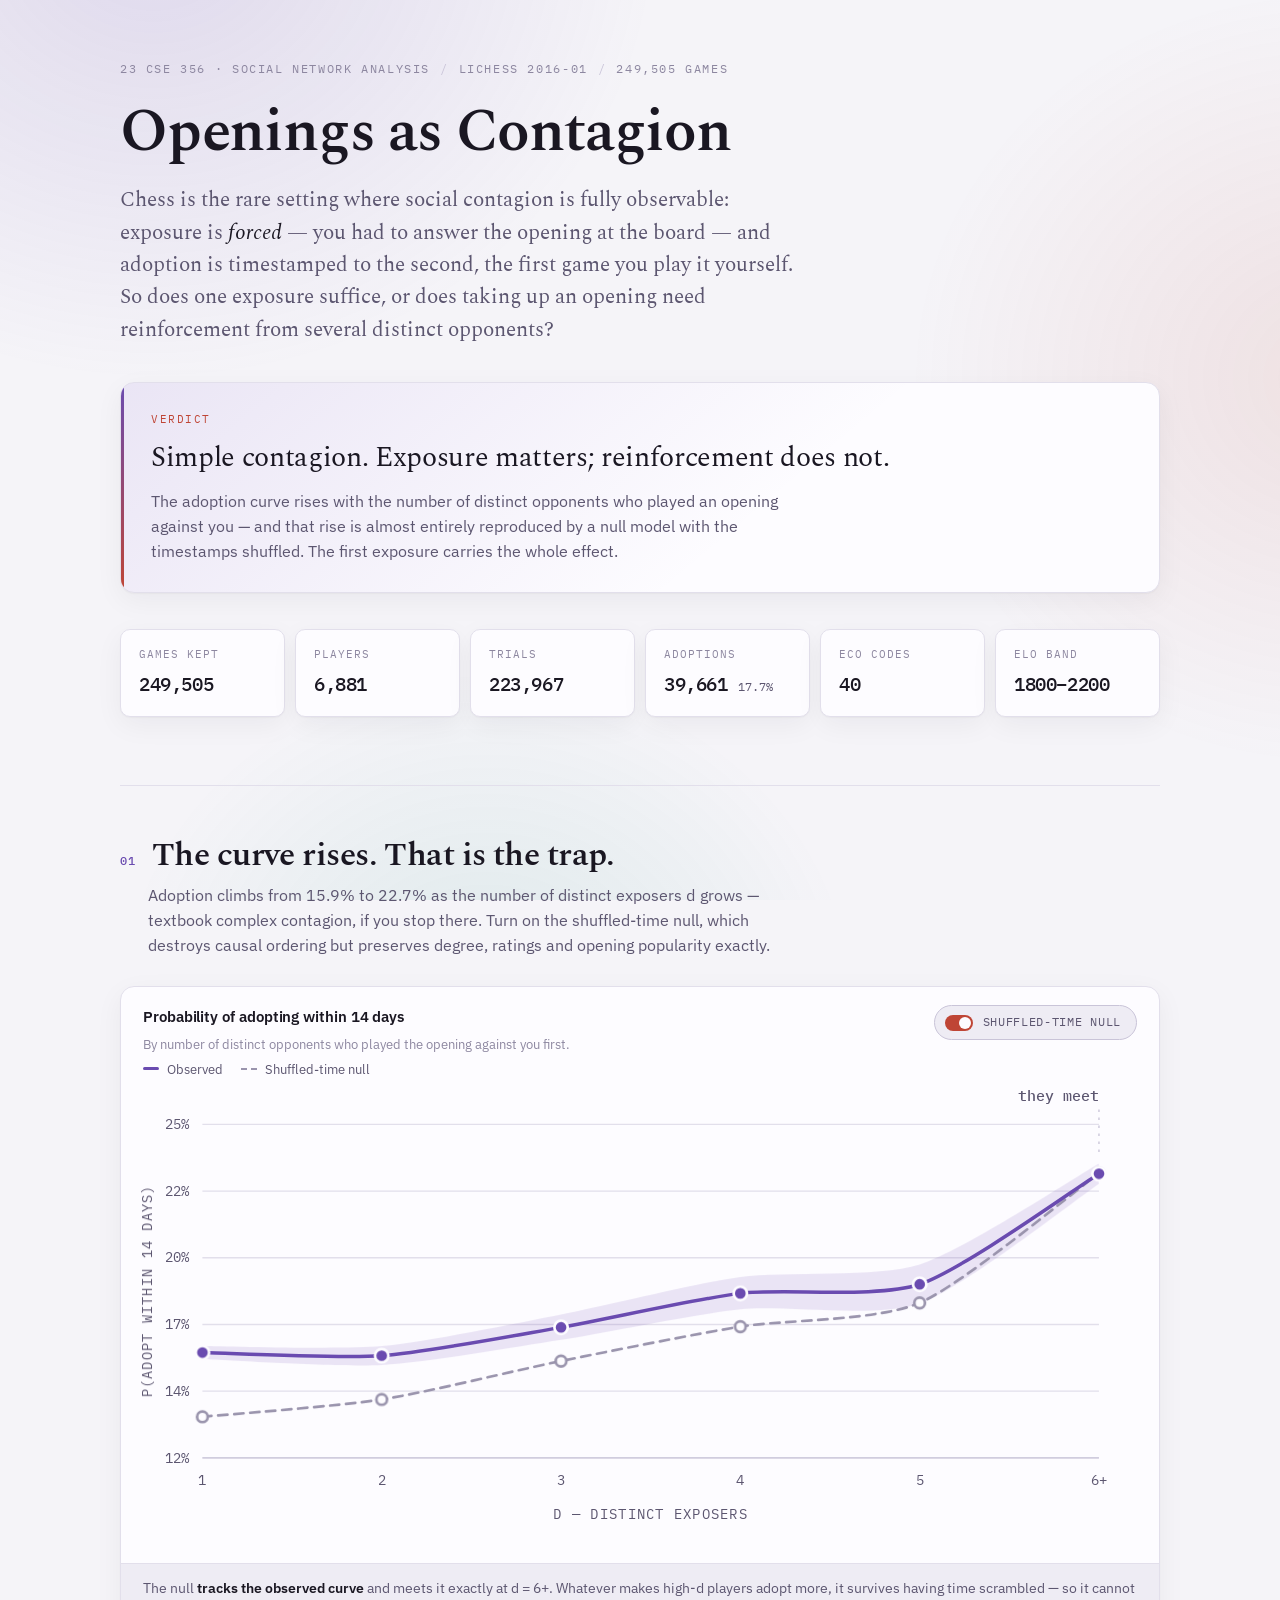
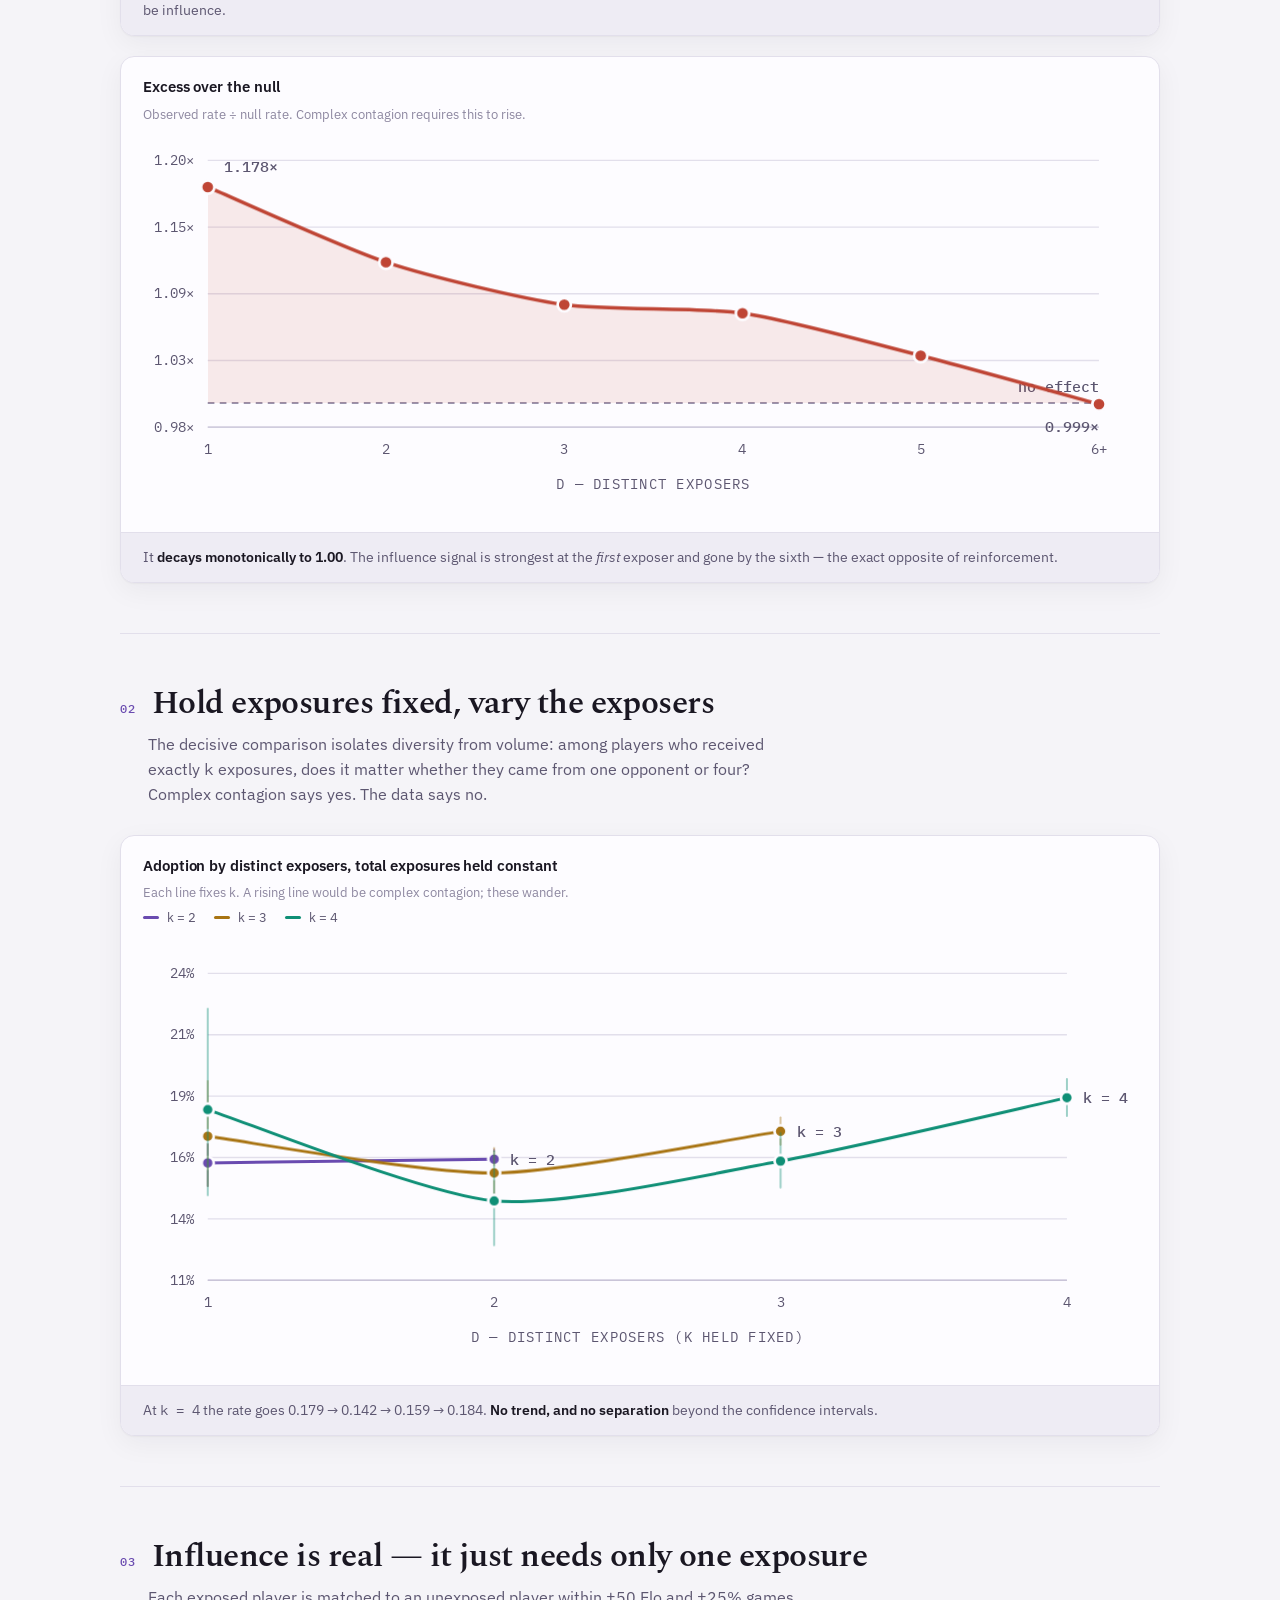
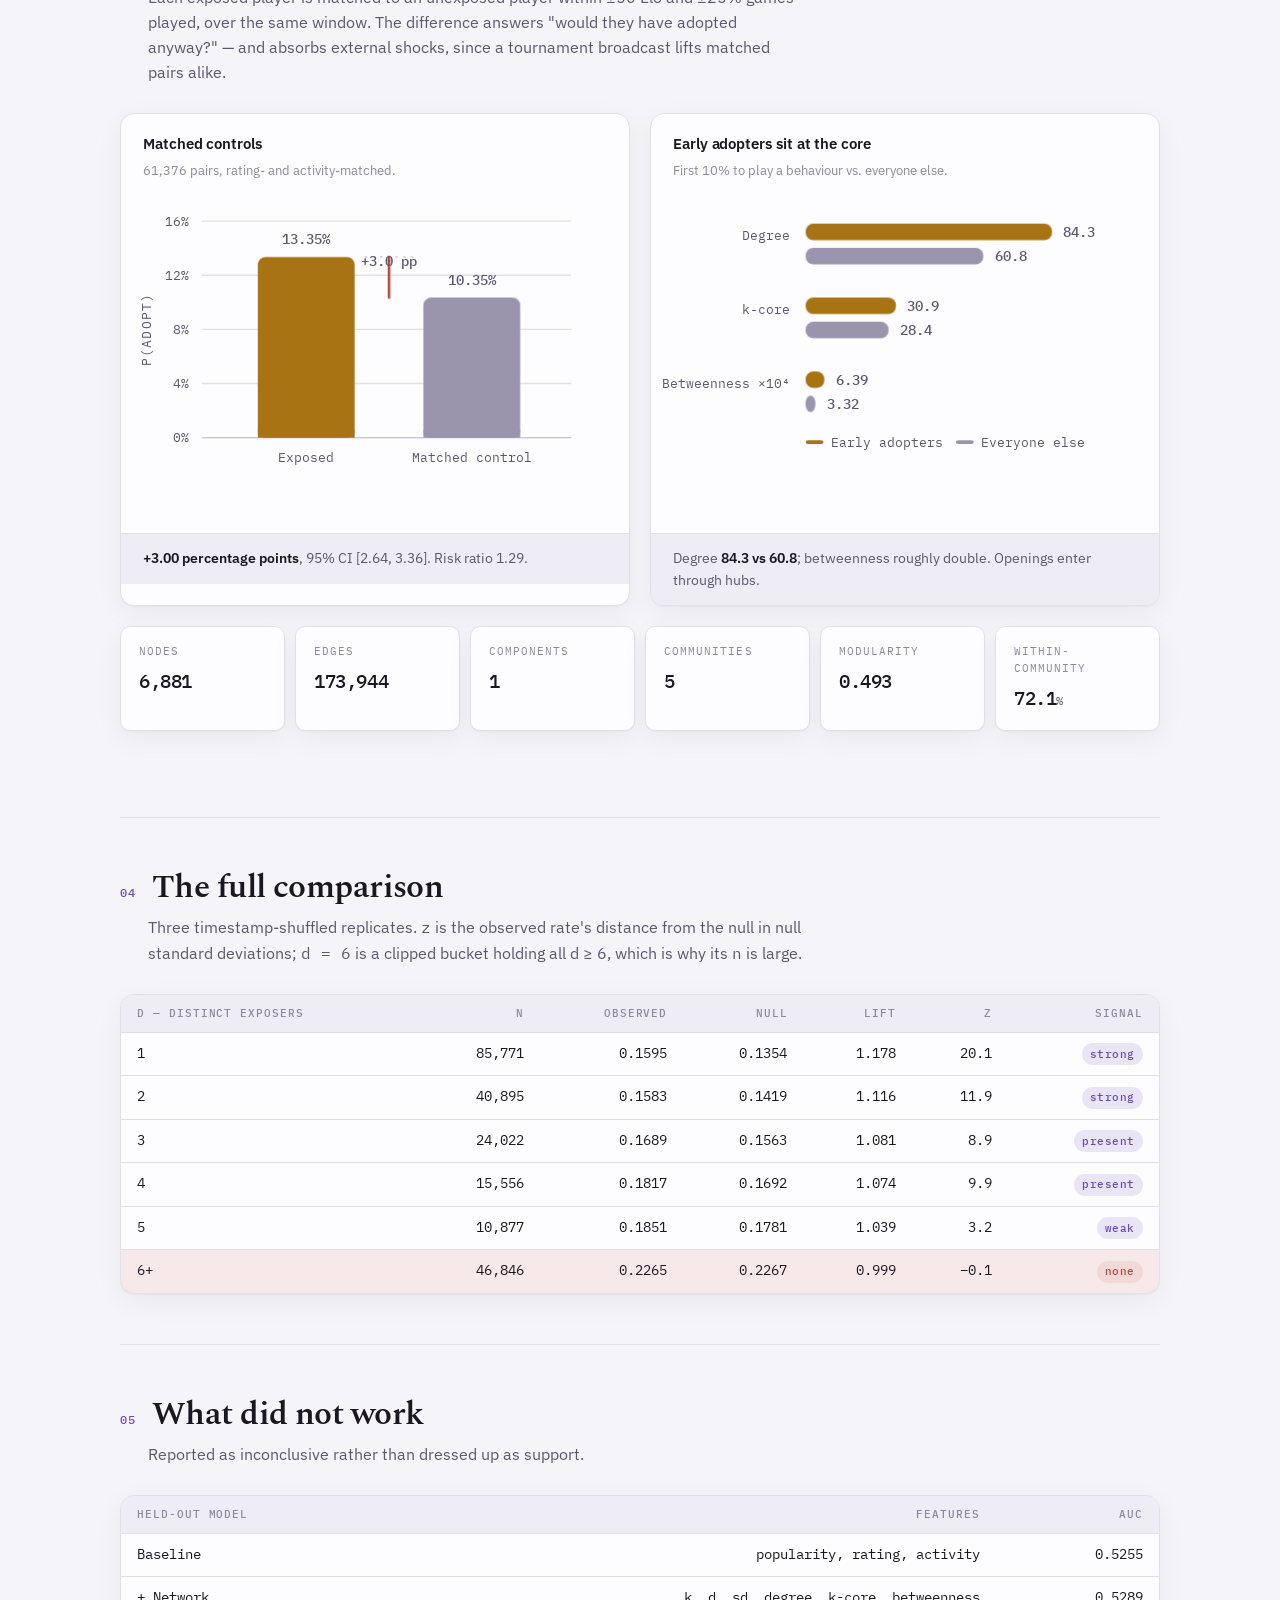
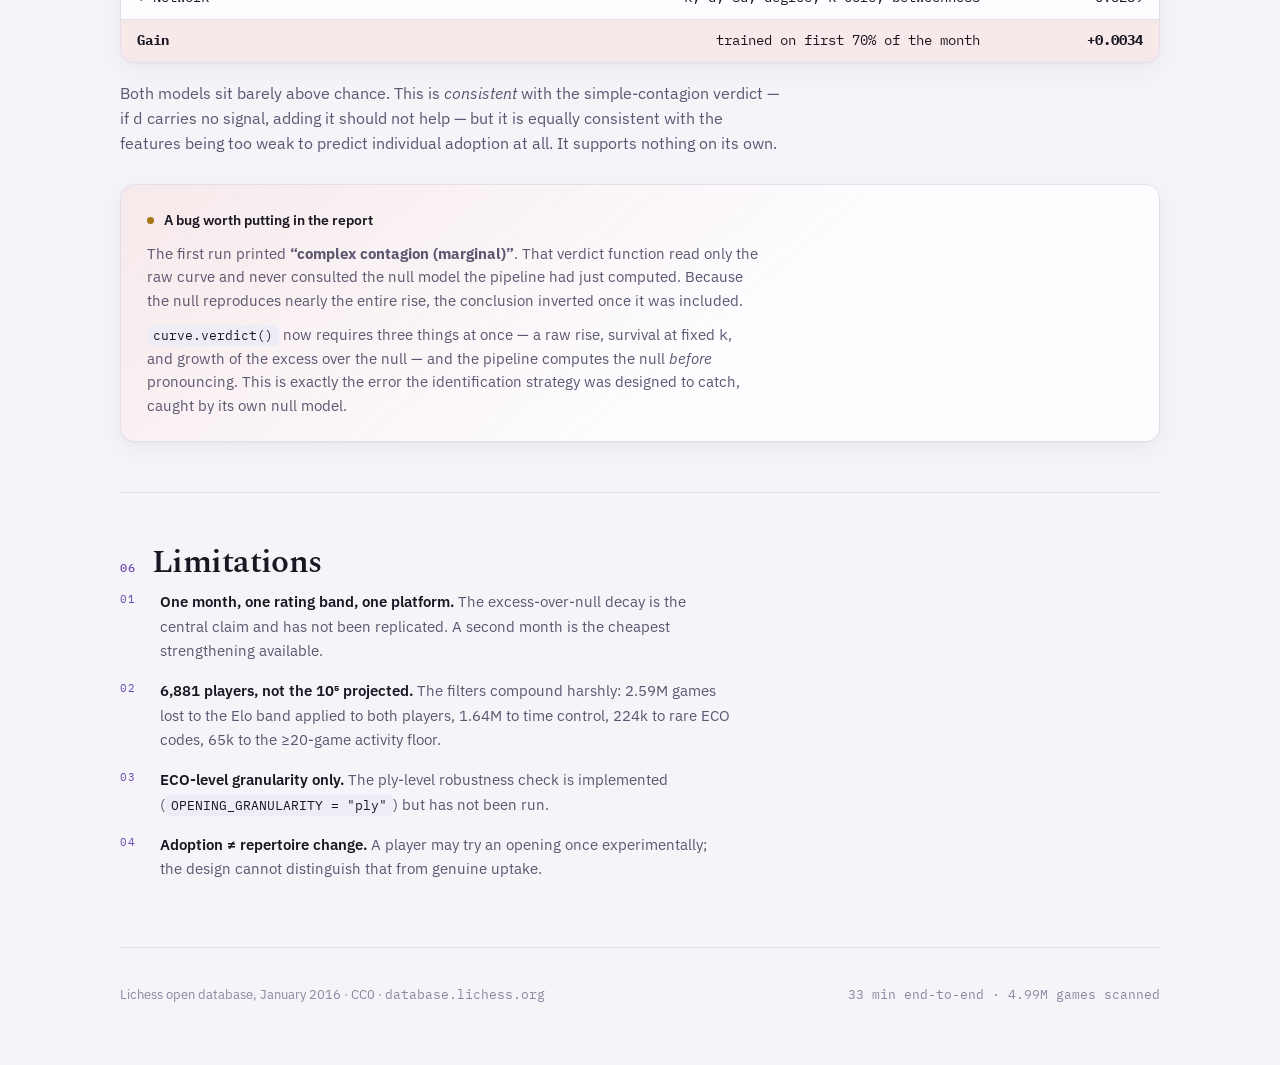
==== site/index.html @ f25ab5fd "Chess opening contagion: pipeline, live console and findings Tests whether chess openings spread by " ====
<!doctype html>
<html lang="en">
<head>
<meta charset="utf-8">
<meta name="viewport" content="width=device-width, initial-scale=1, viewport-fit=cover">
<style>
  :root{
    color-scheme: light dark;
    padding-top: env(safe-area-inset-top, 0px);
    padding-bottom: env(safe-area-inset-bottom, 0px);
  }
  body{ margin:0; font:14px/1.5 system-ui, -apple-system, sans-serif; background:#fafaf9; }
  img{ max-width:100%; }
  [hidden]{ display:none !important; }
</style>
<title>Openings as Contagion</title>
<link rel="preconnect" href="https://fonts.googleapis.com">
<link rel="preconnect" href="https://fonts.gstatic.com" crossorigin>
<link rel="stylesheet" href="https://fonts.googleapis.com/css2?family=Spectral:ital,wght@0,400;0,600;1,400&family=IBM+Plex+Sans:wght@400;500;600&family=IBM+Plex+Mono:wght@400;500&display=swap">

<style>
:root{
  /* neutrals carry a faint indigo bias toward the accent */
  --ground:#f5f4f8;
  --surface:#fdfcff;
  --surface-2:#eeecf4;
  --ink:#1a1722;
  --ink-2:#5c5670;
  --muted:#8d87a0;
  --rule:#e2dfeb;
  --rule-strong:#c9c4d8;

  /* abstract categorical set — indigo · ochre · jade · vermilion */
  --s-indigo:#6a4bb0;
  --s-ochre:#a87413;
  --s-jade:#0f8f76;
  --s-vermilion:#bf4535;
  --s-null:#9a94ad;

  --wash-indigo:rgba(106,75,176,.13);
  --wash-vermilion:rgba(191,69,53,.10);
  --glow-a:rgba(106,75,176,.16);
  --glow-b:rgba(191,69,53,.11);
  --glow-c:rgba(15,143,118,.10);

  --shadow:0 1px 2px rgba(26,23,34,.04), 0 8px 28px rgba(26,23,34,.05);
  --shadow-lift:0 2px 6px rgba(26,23,34,.06), 0 18px 48px rgba(26,23,34,.09);

  --display:'Spectral',Georgia,'Times New Roman',serif;
  --body:'IBM Plex Sans',-apple-system,BlinkMacSystemFont,'Segoe UI',sans-serif;
  --mono:'IBM Plex Mono',ui-monospace,'SF Mono',Menlo,Consolas,monospace;

  --r:14px;
  --maxw:1080px;
  --ease:cubic-bezier(.22,.68,.32,1);
}
@media (prefers-color-scheme:dark){
  :root:not([data-theme="light"]){
    --ground:#131119;
    --surface:#1c1926;
    --surface-2:#241f31;
    --ink:#eeebf5;
    --ink-2:#aca5c0;
    --muted:#7d768f;
    --rule:#2d2740;
    --rule-strong:#413a56;

    --s-indigo:#8f72d6;
    --s-ochre:#b1862f;
    --s-jade:#2aa88f;
    --s-vermilion:#d65f54;
    --s-null:#7a7391;

    --wash-indigo:rgba(143,114,214,.18);
    --wash-vermilion:rgba(214,95,84,.14);
    --glow-a:rgba(143,114,214,.17);
    --glow-b:rgba(214,95,84,.12);
    --glow-c:rgba(42,168,143,.11);

    --shadow:0 1px 2px rgba(0,0,0,.3), 0 8px 28px rgba(0,0,0,.28);
    --shadow-lift:0 2px 6px rgba(0,0,0,.34), 0 18px 48px rgba(0,0,0,.4);
  }
}
:root[data-theme="dark"]{
  --ground:#131119;
  --surface:#1c1926;
  --surface-2:#241f31;
  --ink:#eeebf5;
  --ink-2:#aca5c0;
  --muted:#7d768f;
  --rule:#2d2740;
  --rule-strong:#413a56;

  --s-indigo:#8f72d6;
  --s-ochre:#b1862f;
  --s-jade:#2aa88f;
  --s-vermilion:#d65f54;
  --s-null:#7a7391;

  --wash-indigo:rgba(143,114,214,.18);
  --wash-vermilion:rgba(214,95,84,.14);
  --glow-a:rgba(143,114,214,.17);
  --glow-b:rgba(214,95,84,.12);
  --glow-c:rgba(42,168,143,.11);

  --shadow:0 1px 2px rgba(0,0,0,.3), 0 8px 28px rgba(0,0,0,.28);
  --shadow-lift:0 2px 6px rgba(0,0,0,.34), 0 18px 48px rgba(0,0,0,.4);
}

*{box-sizing:border-box}
body{
  background:var(--ground);
  color:var(--ink);
  font-family:var(--body);
  font-size:16px;
  line-height:1.62;
  -webkit-font-smoothing:antialiased;
  position:relative;
}
/* Soft abstract colour field. Painted as radial gradients rather than blurred
   boxes: a filter:blur() on three viewport-sized layers costs the compositor a
   full-screen convolution every frame and can stall painting outright. */
.field{
  position:fixed;inset:0;z-index:-1;pointer-events:none;
  background:
    radial-gradient(58vw 52vw at 12% -8%,  var(--glow-a), transparent 68%),
    radial-gradient(50vw 46vw at 104% 42%, var(--glow-b), transparent 66%),
    radial-gradient(44vw 40vw at 38% 112%, var(--glow-c), transparent 66%);
}

.wrap{max-width:var(--maxw);margin:0 auto;padding-inline:20px;padding-block:0}

/* ---------- masthead ---------- */
.masthead{padding-block:60px 32px}
.eyebrow{
  font-family:var(--mono);font-size:11.5px;letter-spacing:.14em;
  text-transform:uppercase;color:var(--muted);margin:0 0 22px;
  display:flex;gap:10px;flex-wrap:wrap;align-items:center;
}
.eyebrow span.sep{color:var(--rule-strong)}
h1{
  font-family:var(--display);font-weight:600;font-size:clamp(36px,5.8vw,60px);
  line-height:1.06;letter-spacing:-.02em;margin:0 0 20px;text-wrap:balance;
}
.standfirst{
  font-family:var(--display);font-size:clamp(17px,2.1vw,20.5px);line-height:1.58;
  color:var(--ink-2);max-width:62ch;margin:0;
}
.standfirst em{color:var(--ink);font-style:italic}

/* ---------- verdict ---------- */
.verdict{
  margin-block:36px 0;padding:28px 30px;border-radius:var(--r);
  background:linear-gradient(140deg,var(--wash-indigo),transparent 62%),var(--surface);
  border:1px solid var(--rule);box-shadow:var(--shadow);position:relative;overflow:hidden;
}
.verdict::before{
  content:"";position:absolute;left:0;top:0;bottom:0;width:3px;
  background:linear-gradient(180deg,var(--s-indigo),var(--s-vermilion));
}
.verdict-label{
  font-family:var(--mono);font-size:11px;letter-spacing:.14em;text-transform:uppercase;
  color:var(--s-vermilion);margin:0 0 11px;
}
.verdict-claim{
  font-family:var(--display);font-size:clamp(22px,3.1vw,28px);line-height:1.28;
  margin:0 0 13px;letter-spacing:-.012em;text-wrap:balance;
}
.verdict-body{margin:0;color:var(--ink-2);max-width:66ch;font-size:15.5px}

/* ---------- stat strip ---------- */
.strip{
  display:grid;grid-template-columns:repeat(auto-fit,minmax(130px,1fr));
  gap:10px;margin-block:36px;
}
.stat{
  background:var(--surface);padding:16px 18px;border:1px solid var(--rule);
  border-radius:calc(var(--r) - 4px);box-shadow:var(--shadow);
  transition:transform .3s var(--ease),box-shadow .3s var(--ease);
}
.stat:hover{transform:translateY(-2px);box-shadow:var(--shadow-lift)}
.stat dt{
  font-family:var(--mono);font-size:10.5px;letter-spacing:.1em;text-transform:uppercase;
  color:var(--muted);margin:0 0 6px;
}
.stat dd{
  margin:0;font-family:var(--mono);font-size:19px;font-weight:500;
  font-variant-numeric:tabular-nums;letter-spacing:-.02em;
}
.stat dd small{font-size:12px;color:var(--ink-2);font-weight:400;letter-spacing:0}

/* ---------- sections ---------- */
section{padding-block:50px;border-top:1px solid var(--rule)}
.step-head{display:flex;gap:16px;align-items:baseline;margin-bottom:9px}
.step-num{
  font-family:var(--mono);font-size:12px;font-weight:500;color:var(--s-indigo);
  letter-spacing:.08em;flex:none;padding-top:3px;
}
h2{
  font-family:var(--display);font-weight:600;font-size:clamp(25px,3.5vw,33px);
  line-height:1.16;letter-spacing:-.017em;margin:0;text-wrap:balance;
}
.lede{color:var(--ink-2);max-width:66ch;margin:0 0 28px 0;font-size:15.5px}
.step-head + .lede{margin-left:28px}
@media (max-width:620px){ .step-head + .lede{margin-left:0} }

/* ---------- figure ---------- */
figure{
  margin:0;background:var(--surface);border:1px solid var(--rule);
  border-radius:var(--r);overflow:hidden;box-shadow:var(--shadow);
  transition:box-shadow .35s var(--ease);
}
figure:hover{box-shadow:var(--shadow-lift)}
.fig-head{
  padding:18px 22px 0;display:flex;justify-content:space-between;
  gap:16px;align-items:flex-start;flex-wrap:wrap;
}
.fig-title{font-weight:600;font-size:15px;margin:0;letter-spacing:-.005em}
.fig-sub{color:var(--muted);font-size:13px;margin:4px 0 0;max-width:54ch}
.fig-body{padding:6px 12px 14px}
figcaption{
  padding:14px 22px;border-top:1px solid var(--rule);
  background:var(--surface-2);font-size:13.5px;color:var(--ink-2);
  transition:opacity .3s var(--ease);
}
figcaption b{color:var(--ink);font-weight:600}

svg.chart{display:block;width:100%;height:auto;overflow:visible}
svg.chart text{font-family:var(--mono);fill:var(--ink-2)}
.ax-label{font-size:10.5px;fill:var(--muted)}
.ax-title{font-size:10.5px;fill:var(--muted);letter-spacing:.09em;text-transform:uppercase}
.gridline{stroke:var(--rule);stroke-width:1}
.axisline{stroke:var(--rule-strong);stroke-width:1}
.ref-line{stroke:var(--rule-strong);stroke-width:1;stroke-dasharray:2 4}
.dlabel{font-size:11px;font-weight:500;font-variant-numeric:tabular-nums}

.nullgrp{transition:opacity .5s var(--ease)}
.draw{animation:draw 1.5s var(--ease) forwards}
@keyframes draw{to{stroke-dashoffset:0}}
.pop{opacity:0;animation:pop .5s var(--ease) forwards}
@keyframes pop{to{opacity:1}}

/* legend */
.legend{display:flex;gap:18px;flex-wrap:wrap;padding:4px 22px 10px;margin:0}
.lg{
  display:flex;align-items:center;gap:8px;font-size:12.5px;color:var(--ink-2);
  transition:opacity .4s var(--ease);
}
.lg i{width:16px;height:3px;border-radius:2px;display:block;flex:none}
.lg i.dash{height:0;border-top:2px dashed var(--s-null);background:none!important;border-radius:0}

/* toggle */
.toggle{
  display:inline-flex;align-items:center;gap:10px;cursor:pointer;
  font-family:var(--mono);font-size:11.5px;letter-spacing:.06em;text-transform:uppercase;
  color:var(--ink-2);background:var(--surface-2);border:1px solid var(--rule-strong);
  border-radius:999px;padding:7px 15px 7px 10px;user-select:none;
  transition:border-color .3s var(--ease),color .3s var(--ease),box-shadow .3s var(--ease);
}
.toggle:hover{border-color:var(--s-vermilion);color:var(--ink);box-shadow:var(--shadow)}
.toggle input{position:absolute;opacity:0;width:0;height:0}
.toggle .sw{
  width:28px;height:16px;border-radius:999px;background:var(--rule-strong);
  position:relative;flex:none;transition:background .35s var(--ease);
}
.toggle .sw::after{
  content:"";position:absolute;top:2px;left:2px;width:12px;height:12px;
  border-radius:50%;background:var(--surface);
  transition:transform .35s var(--ease);
}
.toggle input:checked + .sw{background:var(--s-vermilion)}
.toggle input:checked + .sw::after{transform:translateX(12px)}
.toggle input:focus-visible + .sw{outline:2px solid var(--s-indigo);outline-offset:3px}

/* tooltip */
.tip{
  position:fixed;pointer-events:none;z-index:50;opacity:0;
  transform:translateY(4px);
  transition:opacity .18s var(--ease),transform .18s var(--ease);
  background:var(--surface);border:1px solid var(--rule-strong);border-radius:10px;
  padding:10px 13px;font-family:var(--mono);font-size:11.5px;line-height:1.6;
  box-shadow:var(--shadow-lift);max-width:235px;color:var(--ink);
}
.tip.on{opacity:1;transform:translateY(0)}
.tip .t-h{font-weight:500;margin-bottom:5px;letter-spacing:.04em}
.tip .t-r{display:flex;justify-content:space-between;gap:14px;color:var(--ink-2)}
.tip .t-r b{color:var(--ink);font-weight:500;font-variant-numeric:tabular-nums}

.two{display:grid;grid-template-columns:1fr 1fr;gap:20px}
@media (max-width:760px){.two{grid-template-columns:1fr}}

/* table */
.tablewrap{
  overflow-x:auto;border:1px solid var(--rule);border-radius:var(--r);
  background:var(--surface);box-shadow:var(--shadow);
}
table{border-collapse:collapse;width:100%;font-size:13.5px;min-width:520px}
th,td{padding:10px 16px;text-align:right;border-bottom:1px solid var(--rule)}
th:first-child,td:first-child{text-align:left}
thead th{
  font-family:var(--mono);font-size:10.5px;letter-spacing:.09em;text-transform:uppercase;
  color:var(--muted);font-weight:500;background:var(--surface-2);white-space:nowrap;
}
tbody td{font-family:var(--mono);font-variant-numeric:tabular-nums}
tbody tr{transition:background .25s var(--ease)}
tbody tr:hover{background:var(--surface-2)}
tbody tr:last-child td{border-bottom:none}
tr.accent td{background:var(--wash-vermilion)}
.pill{
  display:inline-block;font-family:var(--mono);font-size:10.5px;padding:2.5px 8px;
  border-radius:999px;letter-spacing:.05em;font-weight:500;
}
.pill.dead{background:var(--wash-vermilion);color:var(--s-vermilion)}
.pill.live{background:var(--wash-indigo);color:var(--s-indigo)}

/* callout */
.callout{
  background:linear-gradient(140deg,var(--wash-vermilion),transparent 58%),var(--surface);
  border:1px solid var(--rule);border-radius:var(--r);
  padding:24px 26px;margin-top:28px;box-shadow:var(--shadow);
}
.callout h3{
  font-family:var(--body);font-size:14px;font-weight:600;margin:0 0 10px;
  display:flex;align-items:center;gap:10px;
}
.callout h3::before{
  content:"";width:7px;height:7px;border-radius:50%;background:var(--s-ochre);flex:none;
}
.callout p{margin:0 0 11px;color:var(--ink-2);font-size:14.5px;max-width:68ch}
.callout p:last-child{margin-bottom:0}
code{
  font-family:var(--mono);font-size:.88em;background:var(--surface-2);
  padding:2px 6px;border-radius:5px;color:var(--ink);
}

ol.limits{margin:0;padding-left:0;list-style:none;counter-reset:lim}
ol.limits li{
  counter-increment:lim;position:relative;padding-left:40px;margin-bottom:16px;
  color:var(--ink-2);font-size:15px;max-width:68ch;
}
ol.limits li::before{
  content:counter(lim,decimal-leading-zero);position:absolute;left:0;top:1px;
  font-family:var(--mono);font-size:11px;color:var(--s-indigo);letter-spacing:.06em;
}
ol.limits li b{color:var(--ink);font-weight:600}

footer{
  padding-block:36px 60px;border-top:1px solid var(--rule);color:var(--muted);
  font-size:13px;display:flex;justify-content:space-between;gap:18px;flex-wrap:wrap;
}
.mono{font-family:var(--mono)}

@media (prefers-reduced-motion:reduce){
  *{transition:none!important;animation:none!important}
  .draw{stroke-dashoffset:0!important}
  .pop{opacity:1!important}
}
</style>
</head>
<body>
<div class="field" aria-hidden="true"></div>

<div class="wrap">

  <header class="masthead">
    <p class="eyebrow">
      <span>23 CSE 356 · Social Network Analysis</span><span class="sep">/</span>
      <span>Lichess 2016-01</span><span class="sep">/</span>
      <span>249,505 games</span>
    </p>
    <h1>Openings as Contagion</h1>
    <p class="standfirst">
      Chess is the rare setting where social contagion is fully observable: exposure is
      <em>forced</em> — you had to answer the opening at the board — and adoption is timestamped
      to the second, the first game you play it yourself. So does one exposure suffice, or does
      taking up an opening need reinforcement from several distinct opponents?
    </p>

    <div class="verdict">
      <p class="verdict-label">Verdict</p>
      <p class="verdict-claim">Simple contagion. Exposure matters; reinforcement does not.</p>
      <p class="verdict-body">
        The adoption curve rises with the number of distinct opponents who played an opening
        against you — and that rise is almost entirely reproduced by a null model with the
        timestamps shuffled. The first exposure carries the whole effect.
      </p>
    </div>

    <dl class="strip">
      <div class="stat"><dt>Games kept</dt><dd>249,505</dd></div>
      <div class="stat"><dt>Players</dt><dd>6,881</dd></div>
      <div class="stat"><dt>Trials</dt><dd>223,967</dd></div>
      <div class="stat"><dt>Adoptions</dt><dd>39,661 <small>17.7%</small></dd></div>
      <div class="stat"><dt>ECO codes</dt><dd>40</dd></div>
      <div class="stat"><dt>Elo band</dt><dd>1800–2200</dd></div>
    </dl>
  </header>

  <section id="trap">
    <div class="step-head">
      <span class="step-num">01</span>
      <h2>The curve rises. That is the trap.</h2>
    </div>
    <p class="lede">
      Adoption climbs from 15.9% to 22.7% as the number of distinct exposers <span class="mono">d</span>
      grows — textbook complex contagion, if you stop there. Turn on the shuffled-time null,
      which destroys causal ordering but preserves degree, ratings and opening popularity exactly.
    </p>

    <figure>
      <div class="fig-head">
        <div>
          <p class="fig-title">Probability of adopting within 14 days</p>
          <p class="fig-sub">By number of distinct opponents who played the opening against you first.</p>
        </div>
        <label class="toggle" for="nullToggle">
          <input type="checkbox" id="nullToggle" checked>
          <span class="sw" aria-hidden="true"></span>
          <span>Shuffled-time null</span>
        </label>
      </div>
      <p class="legend">
        <span class="lg"><i style="background:var(--s-indigo)"></i>Observed</span>
        <span class="lg" id="lgNull"><i class="dash"></i>Shuffled-time null</span>
      </p>
      <div class="fig-body"><svg class="chart" id="c-hero" viewBox="0 0 760 340" role="img"
        aria-label="Adoption probability against distinct exposers, observed versus shuffled-time null"></svg></div>
      <figcaption id="heroCap">
        The null <b>tracks the observed curve</b> and meets it exactly at d&nbsp;=&nbsp;6+.
        Whatever makes high-<span class="mono">d</span> players adopt more, it survives having
        time scrambled — so it cannot be influence.
      </figcaption>
    </figure>

    <figure style="margin-top:20px">
      <div class="fig-head">
        <div>
          <p class="fig-title">Excess over the null</p>
          <p class="fig-sub">Observed rate ÷ null rate. Complex contagion requires this to rise.</p>
        </div>
      </div>
      <div class="fig-body"><svg class="chart" id="c-excess" viewBox="0 0 760 290" role="img"
        aria-label="Ratio of observed to null adoption rate, decaying from 1.18 to 1.00"></svg></div>
      <figcaption>
        It <b>decays monotonically to 1.00</b>. The influence signal is strongest at the
        <em>first</em> exposer and gone by the sixth — the exact opposite of reinforcement.
      </figcaption>
    </figure>
  </section>

  <section id="decisive">
    <div class="step-head">
      <span class="step-num">02</span>
      <h2>Hold exposures fixed, vary the exposers</h2>
    </div>
    <p class="lede">
      The decisive comparison isolates diversity from volume: among players who received exactly
      <span class="mono">k</span> exposures, does it matter whether they came from one opponent or
      four? Complex contagion says yes. The data says no.
    </p>

    <figure>
      <div class="fig-head">
        <div>
          <p class="fig-title">Adoption by distinct exposers, total exposures held constant</p>
          <p class="fig-sub">Each line fixes k. A rising line would be complex contagion; these wander.</p>
        </div>
      </div>
      <p class="legend">
        <span class="lg"><i style="background:var(--s-indigo)"></i>k = 2</span>
        <span class="lg"><i style="background:var(--s-ochre)"></i>k = 3</span>
        <span class="lg"><i style="background:var(--s-jade)"></i>k = 4</span>
      </p>
      <div class="fig-body"><svg class="chart" id="c-heldk" viewBox="0 0 760 320" role="img"
        aria-label="Adoption rate by distinct exposers at fixed exposure counts, showing no trend"></svg></div>
      <figcaption>
        At <span class="mono">k&nbsp;=&nbsp;4</span> the rate goes 0.179 → 0.142 → 0.159 → 0.184.
        <b>No trend, and no separation</b> beyond the confidence intervals.
      </figcaption>
    </figure>
  </section>

  <section id="survives">
    <div class="step-head">
      <span class="step-num">03</span>
      <h2>Influence is real — it just needs only one exposure</h2>
    </div>
    <p class="lede">
      Each exposed player is matched to an unexposed player within ±50 Elo and ±25% games played,
      over the same window. The difference answers "would they have adopted anyway?" — and absorbs
      external shocks, since a tournament broadcast lifts matched pairs alike.
    </p>

    <div class="two">
      <figure>
        <div class="fig-head"><div>
          <p class="fig-title">Matched controls</p>
          <p class="fig-sub">61,376 pairs, rating- and activity-matched.</p>
        </div></div>
        <div class="fig-body"><svg class="chart" id="c-matched" viewBox="0 0 380 260" role="img"
          aria-label="Exposed players adopt at 13.35 percent versus 10.35 percent for matched unexposed"></svg></div>
        <figcaption>
          <b>+3.00 percentage points</b>, 95% CI [2.64, 3.36]. Risk ratio 1.29.
        </figcaption>
      </figure>

      <figure>
        <div class="fig-head"><div>
          <p class="fig-title">Early adopters sit at the core</p>
          <p class="fig-sub">First 10% to play a behaviour vs. everyone else.</p>
        </div></div>
        <div class="fig-body"><svg class="chart" id="c-early" viewBox="0 0 380 260" role="img"
          aria-label="Early adopters have higher degree and roughly double the betweenness"></svg></div>
        <figcaption>
          Degree <b>84.3 vs 60.8</b>; betweenness roughly double. Openings enter through hubs.
        </figcaption>
      </figure>
    </div>

    <div class="strip" style="margin-top:20px">
      <div class="stat"><dt>Nodes</dt><dd>6,881</dd></div>
      <div class="stat"><dt>Edges</dt><dd>173,944</dd></div>
      <div class="stat"><dt>Components</dt><dd>1</dd></div>
      <div class="stat"><dt>Communities</dt><dd>5</dd></div>
      <div class="stat"><dt>Modularity</dt><dd>0.493</dd></div>
      <div class="stat"><dt>Within-community</dt><dd>72.1<small>%</small></dd></div>
    </div>
  </section>

  <section id="evidence">
    <div class="step-head">
      <span class="step-num">04</span>
      <h2>The full comparison</h2>
    </div>
    <p class="lede">
      Three timestamp-shuffled replicates. <span class="mono">z</span> is the observed rate's
      distance from the null in null standard deviations; <span class="mono">d = 6</span> is a
      clipped bucket holding all d ≥ 6, which is why its <span class="mono">n</span> is large.
    </p>
    <div class="tablewrap">
      <table>
        <thead><tr>
          <th>d — distinct exposers</th><th>n</th><th>Observed</th><th>Null</th>
          <th>Lift</th><th>z</th><th>Signal</th>
        </tr></thead>
        <tbody>
          <tr><td>1</td><td>85,771</td><td>0.1595</td><td>0.1354</td><td>1.178</td><td>20.1</td><td><span class="pill live">strong</span></td></tr>
          <tr><td>2</td><td>40,895</td><td>0.1583</td><td>0.1419</td><td>1.116</td><td>11.9</td><td><span class="pill live">strong</span></td></tr>
          <tr><td>3</td><td>24,022</td><td>0.1689</td><td>0.1563</td><td>1.081</td><td>8.9</td><td><span class="pill live">present</span></td></tr>
          <tr><td>4</td><td>15,556</td><td>0.1817</td><td>0.1692</td><td>1.074</td><td>9.9</td><td><span class="pill live">present</span></td></tr>
          <tr><td>5</td><td>10,877</td><td>0.1851</td><td>0.1781</td><td>1.039</td><td>3.2</td><td><span class="pill live">weak</span></td></tr>
          <tr class="accent"><td>6+</td><td>46,846</td><td>0.2265</td><td>0.2267</td><td>0.999</td><td>−0.1</td><td><span class="pill dead">none</span></td></tr>
        </tbody>
      </table>
    </div>
  </section>

  <section id="failed">
    <div class="step-head">
      <span class="step-num">05</span>
      <h2>What did not work</h2>
    </div>
    <p class="lede">Reported as inconclusive rather than dressed up as support.</p>

    <div class="tablewrap">
      <table>
        <thead><tr><th>Held-out model</th><th>Features</th><th>AUC</th></tr></thead>
        <tbody>
          <tr><td>Baseline</td><td>popularity, rating, activity</td><td>0.5255</td></tr>
          <tr><td>+ Network</td><td>k, d, sd, degree, k-core, betweenness</td><td>0.5289</td></tr>
          <tr class="accent"><td><b>Gain</b></td><td>trained on first 70% of the month</td><td><b>+0.0034</b></td></tr>
        </tbody>
      </table>
    </div>
    <p class="lede" style="margin-top:18px;margin-bottom:0">
      Both models sit barely above chance. This is <em>consistent</em> with the simple-contagion
      verdict — if <span class="mono">d</span> carries no signal, adding it should not help — but it
      is equally consistent with the features being too weak to predict individual adoption at all.
      It supports nothing on its own.
    </p>

    <div class="callout">
      <h3>A bug worth putting in the report</h3>
      <p>
        The first run printed <b>“complex contagion (marginal)”</b>. That verdict function read only
        the raw curve and never consulted the null model the pipeline had just computed. Because the
        null reproduces nearly the entire rise, the conclusion inverted once it was included.
      </p>
      <p>
        <code>curve.verdict()</code> now requires three things at once — a raw rise, survival at fixed
        <span class="mono">k</span>, and growth of the excess over the null — and the pipeline computes
        the null <em>before</em> pronouncing. This is exactly the error the identification strategy was
        designed to catch, caught by its own null model.
      </p>
    </div>
  </section>

  <section id="limits">
    <div class="step-head">
      <span class="step-num">06</span>
      <h2>Limitations</h2>
    </div>
    <ol class="limits">
      <li><b>One month, one rating band, one platform.</b> The excess-over-null decay is the central
        claim and has not been replicated. A second month is the cheapest strengthening available.</li>
      <li><b>6,881 players, not the 10⁵ projected.</b> The filters compound harshly: 2.59M games lost
        to the Elo band applied to both players, 1.64M to time control, 224k to rare ECO codes,
        65k to the ≥20-game activity floor.</li>
      <li><b>ECO-level granularity only.</b> The ply-level robustness check is implemented
        (<code>OPENING_GRANULARITY = "ply"</code>) but has not been run.</li>
      <li><b>Adoption ≠ repertoire change.</b> A player may try an opening once experimentally;
        the design cannot distinguish that from genuine uptake.</li>
    </ol>
  </section>

  <footer>
    <span>Lichess open database, January 2016 · CC0 · <span class="mono">database.lichess.org</span></span>
    <span class="mono">33 min end-to-end · 4.99M games scanned</span>
  </footer>
</div>

<div class="tip" id="tip" role="status" aria-live="polite"></div>

<script>
(function(){
  "use strict";
  var NS="http://www.w3.org/2000/svg";
  var tip=document.getElementById("tip");
  var REDUCED=window.matchMedia&&window.matchMedia("(prefers-reduced-motion: reduce)").matches;

  var BY_D=[
    {d:1,n:85771,rate:.159483,lo:.157048,hi:.161948,nul:.1354,lift:1.178,z:20.1},
    {d:2,n:40895,rate:.158308,lo:.154802,hi:.161878,nul:.1419,lift:1.116,z:11.9},
    {d:3,n:24022,rate:.168928,lo:.164243,hi:.173720,nul:.1563,lift:1.081,z:8.9},
    {d:4,n:15556,rate:.181666,lo:.175686,hi:.187804,nul:.1692,lift:1.074,z:9.9},
    {d:5,n:10877,rate:.185069,lo:.177883,hi:.192479,nul:.1781,lift:1.039,z:3.2},
    {d:6,n:46846,rate:.226508,lo:.222740,hi:.230321,nul:.2267,lift:0.999,z:-0.1}
  ];
  var HELD={
    2:[{d:1,n:5546,r:.157771,lo:.148415,hi:.167602},{d:2,n:33737,r:.159291,lo:.155425,hi:.163235}],
    3:[{d:1,n:1180,r:.168644,lo:.148362,hi:.191076},{d:2,n:5075,r:.153695,lo:.144034,hi:.163879},
       {d:3,n:17695,r:.170670,lo:.165198,hi:.176284}],
    4:[{d:1,n:390,r:.179487,lo:.144583,hi:.220644},{d:2,n:1279,r:.142299,lo:.124222,hi:.162518},
       {d:3,n:4163,r:.158540,lo:.147760,hi:.169949},{d:4,n:10215,r:.184337,lo:.176936,hi:.191975}]
  };

  function el(t,a){var e=document.createElementNS(NS,t);for(var k in a)e.setAttribute(k,a[k]);return e;}
  function pct(x,dp){return (x*100).toFixed(dp==null?1:dp)+"%";}
  function num(x){return x.toLocaleString("en-US");}

  /* Catmull-Rom -> cubic bezier: smooth curves through every data point,
     never overshooting into impossible probabilities. */
  function spline(pts,t){
    if(pts.length<2) return "";
    t=(t==null?0.72:t);
    var d="M"+pts[0][0].toFixed(2)+" "+pts[0][1].toFixed(2);
    for(var i=0;i<pts.length-1;i++){
      var p0=pts[i-1]||pts[i], p1=pts[i], p2=pts[i+1], p3=pts[i+2]||p2;
      var c1x=p1[0]+(p2[0]-p0[0])/6*t, c1y=p1[1]+(p2[1]-p0[1])/6*t;
      var c2x=p2[0]-(p3[0]-p1[0])/6*t, c2y=p2[1]-(p3[1]-p1[1])/6*t;
      d+=" C"+c1x.toFixed(2)+" "+c1y.toFixed(2)+","+c2x.toFixed(2)+" "+c2y.toFixed(2)
        +","+p2[0].toFixed(2)+" "+p2[1].toFixed(2);
    }
    return d;
  }
  function animate(path,delay){
    if(REDUCED) return path;
    try{
      var len=path.getTotalLength();
      path.setAttribute("stroke-dasharray",len);
      path.setAttribute("stroke-dashoffset",len);
      path.style.animationDelay=(delay||0)+"ms";
      path.classList.add("draw");
    }catch(e){}
    return path;
  }
  function fadeIn(node,delay){
    if(REDUCED) return node;
    node.style.animationDelay=(delay||0)+"ms";
    node.classList.add("pop");
    return node;
  }

  function showTip(evt,html){
    tip.innerHTML=html;tip.classList.add("on");
    var r=tip.getBoundingClientRect();
    var x=evt.clientX+16, y=evt.clientY-r.height-14;
    if(x+r.width>window.innerWidth-10) x=evt.clientX-r.width-16;
    if(y<8) y=evt.clientY+20;
    tip.style.left=x+"px"; tip.style.top=y+"px";
  }
  function hideTip(){tip.classList.remove("on");}
  function hotspot(parent,x,y,r,html){
    var h=el("circle",{cx:x,cy:y,r:r,fill:"transparent","pointer-events":"all"});
    h.addEventListener("mousemove",function(e){showTip(e,html);});
    h.addEventListener("mouseleave",hideTip);
    parent.appendChild(h);
  }
  function frame(svg,o){
    var g=el("g",{});svg.appendChild(g);
    for(var i=0;i<=o.yTicks;i++){
      var v=o.y0+(o.y1-o.y0)*i/o.yTicks;
      var y=o.b-(v-o.y0)/(o.y1-o.y0)*(o.b-o.t);
      g.appendChild(el("line",{x1:o.l,x2:o.r,y1:y,y2:y,class:"gridline"}));
      var tx=el("text",{x:o.l-10,y:y+3.5,"text-anchor":"end",class:"ax-label"});
      tx.textContent=o.yFmt(v);g.appendChild(tx);
    }
    g.appendChild(el("line",{x1:o.l,x2:o.r,y1:o.b,y2:o.b,class:"axisline"}));
    return g;
  }

  /* ================= HERO ================= */
  (function(){
    var svg=document.getElementById("c-hero");
    var L=52,R=724,T=22,B=272, y0=.12,y1=.245;
    var X=function(d){return L+(d-1)/5*(R-L);};
    var Y=function(v){return B-(v-y0)/(y1-y0)*(B-T);};
    frame(svg,{l:L,r:R,t:T,b:B,y0:y0,y1:y1,yTicks:5,yFmt:function(v){return pct(v,0);}});

    // smoothed confidence band
    var hiPts=BY_D.map(function(p){return [X(p.d),Y(p.hi)];});
    var loPts=BY_D.map(function(p){return [X(p.d),Y(p.lo)];}).reverse();
    var band=spline(hiPts)+" L"+loPts[0][0].toFixed(2)+" "+loPts[0][1].toFixed(2)+
             spline(loPts).replace(/^M[^C]*/," ")+" Z";
    svg.appendChild(fadeIn(el("path",{d:band,fill:"var(--wash-indigo)",stroke:"none"}),700));

    // null group — fades as one object
    var ng=el("g",{class:"nullgrp"});svg.appendChild(ng);
    var nullPts=BY_D.map(function(p){return [X(p.d),Y(p.nul)];});
    ng.appendChild(el("path",{d:spline(nullPts),fill:"none",stroke:"var(--s-null)",
      "stroke-width":2,"stroke-dasharray":"7 5","stroke-linecap":"round"}));
    BY_D.forEach(function(p,i){
      ng.appendChild(fadeIn(el("circle",{cx:X(p.d),cy:Y(p.nul),r:4,fill:"var(--surface)",
        stroke:"var(--s-null)","stroke-width":2}),500+i*70));
    });
    var cx=X(6), cy=Y(.2266);
    ng.appendChild(el("line",{x1:cx,x2:cx,y1:cy-48,y2:cy-12,class:"ref-line"}));
    var meet=el("text",{x:cx,y:cy-54,"text-anchor":"end",class:"dlabel",fill:"var(--s-vermilion)"});
    meet.textContent="they meet";ng.appendChild(meet);

    // observed
    var rPts=BY_D.map(function(p){return [X(p.d),Y(p.rate)];});
    svg.appendChild(animate(el("path",{d:spline(rPts),fill:"none",stroke:"var(--s-indigo)",
      "stroke-width":2.6,"stroke-linejoin":"round","stroke-linecap":"round"}),120));
    BY_D.forEach(function(p,i){
      svg.appendChild(fadeIn(el("circle",{cx:X(p.d),cy:Y(p.rate),r:5,fill:"var(--s-indigo)",
        stroke:"var(--surface)","stroke-width":2}),600+i*80));
    });

    BY_D.forEach(function(p){
      var t=el("text",{x:X(p.d),y:B+20,"text-anchor":"middle",class:"ax-label"});
      t.textContent=p.d===6?"6+":p.d;svg.appendChild(t);
    });
    var xt=el("text",{x:(L+R)/2,y:B+46,"text-anchor":"middle",class:"ax-title"});
    xt.textContent="d — distinct exposers";svg.appendChild(xt);
    var mid=(T+B)/2;
    var yt=el("text",{x:14,y:mid,"text-anchor":"middle",class:"ax-title",
      transform:"rotate(-90 14 "+mid+")"});
    yt.textContent="P(adopt within 14 days)";svg.appendChild(yt);

    var hs=el("g",{});svg.appendChild(hs);
    function rebuildTips(on){
      hs.textContent="";
      BY_D.forEach(function(p){
        var h="<div class='t-h'>d = "+(p.d===6?"6+":p.d)+"</div>"+
          "<div class='t-r'><span>Observed</span><b>"+pct(p.rate,2)+"</b></div>"+
          (on?"<div class='t-r'><span>Null</span><b>"+pct(p.nul,2)+"</b></div>"+
              "<div class='t-r'><span>Lift</span><b>"+p.lift.toFixed(3)+"</b></div>":"")+
          "<div class='t-r'><span>n</span><b>"+num(p.n)+"</b></div>";
        hotspot(hs,X(p.d),Y(p.rate),17,h);
        if(on) hotspot(hs,X(p.d),Y(p.nul),14,h);
      });
    }

    var tog=document.getElementById("nullToggle");
    var cap=document.getElementById("heroCap");
    var lgNull=document.getElementById("lgNull");
    var CAP_ON="The null <b>tracks the observed curve</b> and meets it exactly at d&nbsp;=&nbsp;6+. "+
      "Whatever makes high-<span class='mono'>d</span> players adopt more, it survives having time "+
      "scrambled — so it cannot be influence.";
    var CAP_OFF="Read alone, this is a <b>textbook complex-contagion curve</b> — adoption climbing "+
      "steadily with each additional distinct exposer. This is the reading the null refutes. "+
      "Switch it back on.";
    function sync(){
      var on=tog.checked;
      ng.style.opacity=on?"1":"0";
      ng.style.pointerEvents=on?"":"none";
      lgNull.style.opacity=on?"1":".3";
      cap.style.opacity="0";
      setTimeout(function(){cap.innerHTML=on?CAP_ON:CAP_OFF;cap.style.opacity="1";},REDUCED?0:180);
      rebuildTips(on);
    }
    tog.addEventListener("change",sync);
    rebuildTips(true);
  })();

  /* ================= EXCESS ================= */
  (function(){
    var svg=document.getElementById("c-excess");
    var L=56,R=724,T=22,B=222, y0=.98,y1=1.20;
    var X=function(d){return L+(d-1)/5*(R-L);};
    var Y=function(v){return B-(v-y0)/(y1-y0)*(B-T);};
    frame(svg,{l:L,r:R,t:T,b:B,y0:y0,y1:y1,yTicks:4,yFmt:function(v){return v.toFixed(2)+"×";}});

    var yl=Y(1);
    svg.appendChild(el("line",{x1:L,x2:R,y1:yl,y2:yl,stroke:"var(--s-null)",
      "stroke-width":1.5,"stroke-dasharray":"5 4"}));
    var nl=el("text",{x:R,y:yl-8,"text-anchor":"end",class:"dlabel",fill:"var(--muted)"});
    nl.textContent="no effect";svg.appendChild(nl);

    var pts=BY_D.map(function(p){return [X(p.d),Y(p.lift)];});
    // soft fill beneath the decay, down to the no-effect line
    var fill=spline(pts)+" L"+X(6).toFixed(2)+" "+yl.toFixed(2)+
             " L"+X(1).toFixed(2)+" "+yl.toFixed(2)+" Z";
    svg.appendChild(fadeIn(el("path",{d:fill,fill:"var(--wash-vermilion)",stroke:"none"}),600));
    svg.appendChild(animate(el("path",{d:spline(pts),fill:"none",stroke:"var(--s-vermilion)",
      "stroke-width":2.6,"stroke-linejoin":"round","stroke-linecap":"round"}),120));
    BY_D.forEach(function(p,i){
      svg.appendChild(fadeIn(el("circle",{cx:X(p.d),cy:Y(p.lift),r:5,fill:"var(--s-vermilion)",
        stroke:"var(--surface)","stroke-width":2}),600+i*80));
    });

    var a=el("text",{x:X(1)+12,y:Y(1.178)-11,class:"dlabel",fill:"var(--s-vermilion)"});
    a.textContent="1.178×";svg.appendChild(a);
    var b=el("text",{x:X(6),y:Y(.999)+21,"text-anchor":"end",class:"dlabel",fill:"var(--s-vermilion)"});
    b.textContent="0.999×";svg.appendChild(b);

    BY_D.forEach(function(p){
      var t=el("text",{x:X(p.d),y:B+20,"text-anchor":"middle",class:"ax-label"});
      t.textContent=p.d===6?"6+":p.d;svg.appendChild(t);
      hotspot(svg,X(p.d),Y(p.lift),18,
        "<div class='t-h'>d = "+(p.d===6?"6+":p.d)+"</div>"+
        "<div class='t-r'><span>Lift</span><b>"+p.lift.toFixed(3)+"×</b></div>"+
        "<div class='t-r'><span>z vs null</span><b>"+p.z.toFixed(1)+"</b></div>");
    });
    var xt=el("text",{x:(L+R)/2,y:B+46,"text-anchor":"middle",class:"ax-title"});
    xt.textContent="d — distinct exposers";svg.appendChild(xt);
  })();

  /* ================= HELD-K ================= */
  (function(){
    var svg=document.getElementById("c-heldk");
    var L=56,R=700,T=22,B=252, y0=.11,y1=.235;
    var X=function(d){return L+(d-1)/3*(R-L);};
    var Y=function(v){return B-(v-y0)/(y1-y0)*(B-T);};
    frame(svg,{l:L,r:R,t:T,b:B,y0:y0,y1:y1,yTicks:5,yFmt:function(v){return pct(v,0);}});

    var cols={2:"var(--s-indigo)",3:"var(--s-ochre)",4:"var(--s-jade)"};
    [2,3,4].forEach(function(k,ki){
      var rows=HELD[k], col=cols[k];
      rows.forEach(function(p){
        svg.appendChild(el("line",{x1:X(p.d),x2:X(p.d),y1:Y(p.lo),y2:Y(p.hi),
          stroke:col,"stroke-width":1.5,opacity:.4,"stroke-linecap":"round"}));
      });
      var pts=rows.map(function(p){return [X(p.d),Y(p.r)];});
      svg.appendChild(animate(el("path",{d:spline(pts),fill:"none",stroke:col,
        "stroke-width":2.2,"stroke-linejoin":"round","stroke-linecap":"round"}),150+ki*180));
      rows.forEach(function(p,i){
        svg.appendChild(fadeIn(el("circle",{cx:X(p.d),cy:Y(p.r),r:4.5,fill:col,
          stroke:"var(--surface)","stroke-width":2}),700+ki*180+i*70));
        hotspot(svg,X(p.d),Y(p.r),15,
          "<div class='t-h'>k = "+k+", d = "+p.d+"</div>"+
          "<div class='t-r'><span>Adoption</span><b>"+pct(p.r,2)+"</b></div>"+
          "<div class='t-r'><span>95% CI</span><b>"+pct(p.lo,1)+"–"+pct(p.hi,1)+"</b></div>"+
          "<div class='t-r'><span>n</span><b>"+num(p.n)+"</b></div>");
      });
      var last=rows[rows.length-1];
      var lb=el("text",{x:X(last.d)+12,y:Y(last.r)+4,class:"dlabel",fill:col});
      lb.textContent="k = "+k;svg.appendChild(fadeIn(lb,1100+ki*180));
    });

    [1,2,3,4].forEach(function(d){
      var t=el("text",{x:X(d),y:B+20,"text-anchor":"middle",class:"ax-label"});
      t.textContent=d;svg.appendChild(t);
    });
    var xt=el("text",{x:(L+R)/2,y:B+46,"text-anchor":"middle",class:"ax-title"});
    xt.textContent="d — distinct exposers (k held fixed)";svg.appendChild(xt);
  })();

  /* ================= MATCHED ================= */
  (function(){
    var svg=document.getElementById("c-matched");
    var L=54,R=344,T=26,B=196, y0=0,y1=.16;
    var Y=function(v){return B-(v-y0)/(y1-y0)*(B-T);};
    frame(svg,{l:L,r:R,t:T,b:B,y0:y0,y1:y1,yTicks:4,yFmt:function(v){return pct(v,0);}});

    var bars=[
      {lab:"Exposed",v:.1335,c:"var(--s-ochre)"},
      {lab:"Matched control",v:.1035,c:"var(--s-null)"}
    ];
    var bw=76, gap=54, x0=L+44;
    bars.forEach(function(b,i){
      var x=x0+i*(bw+gap), y=Y(b.v);
      var rect=el("rect",{x:x,y:y,width:bw,height:B-y,fill:b.c,rx:6,ry:6});
      svg.appendChild(fadeIn(rect,200+i*140));
      svg.appendChild(el("rect",{x:x,y:B-6,width:bw,height:6,fill:b.c}));
      var vt=el("text",{x:x+bw/2,y:y-10,"text-anchor":"middle",class:"dlabel",fill:"var(--ink)"});
      vt.textContent=pct(b.v,2);svg.appendChild(fadeIn(vt,500+i*140));
      var lt=el("text",{x:x+bw/2,y:B+19,"text-anchor":"middle",class:"ax-label"});
      lt.textContent=b.lab;svg.appendChild(lt);
      var hit=el("rect",{x:x,y:y-18,width:bw,height:B-y+18,fill:"transparent","pointer-events":"all"});
      hit.addEventListener("mousemove",function(e){showTip(e,
        "<div class='t-h'>"+b.lab+"</div>"+
        "<div class='t-r'><span>Adoption</span><b>"+pct(b.v,2)+"</b></div>"+
        "<div class='t-r'><span>Pairs</span><b>61,376</b></div>");});
      hit.addEventListener("mouseleave",hideTip);
      svg.appendChild(hit);
    });

    var xa=x0+bw, xb=x0+bw+gap, yA=Y(.1335), yB=Y(.1035);
    svg.appendChild(el("line",{x1:xa+8,x2:xb-8,y1:yA,y2:yA,class:"ref-line"}));
    svg.appendChild(fadeIn(el("line",{x1:(xa+xb)/2,x2:(xa+xb)/2,y1:yA,y2:yB,
      stroke:"var(--s-vermilion)","stroke-width":2,"stroke-linecap":"round"}),800));
    var dl=el("text",{x:(xa+xb)/2,y:(yA+yB)/2-9,"text-anchor":"middle",class:"dlabel",
      fill:"var(--s-vermilion)"});
    dl.textContent="+3.0 pp";svg.appendChild(fadeIn(dl,900));

    var mid=(T+B)/2;
    var yt=el("text",{x:14,y:mid,"text-anchor":"middle",class:"ax-title",
      transform:"rotate(-90 14 "+mid+")"});
    yt.textContent="P(adopt)";svg.appendChild(yt);
  })();

  /* ================= EARLY ADOPTERS ================= */
  (function(){
    var svg=document.getElementById("c-early");
    var rows=[
      {lab:"Degree",e:84.29,r:60.77,fmt:function(v){return v.toFixed(1);},max:95},
      {lab:"k-core",e:30.89,r:28.35,fmt:function(v){return v.toFixed(1);},max:95},
      {lab:"Betweenness ×10⁴",e:6.39,r:3.32,fmt:function(v){return v.toFixed(2);},max:95}
    ];
    var L=112,R=330,T=28,rowH=58,bh=13;
    rows.forEach(function(row,i){
      var yb=T+i*rowH;
      var lt=el("text",{x:L-12,y:yb+13,"text-anchor":"end",class:"ax-label"});
      lt.textContent=row.lab;svg.appendChild(lt);
      [["Early",row.e,"var(--s-ochre)",0],["Rest",row.r,"var(--s-null)",bh+6]].forEach(function(s,j){
        var w=Math.max(2,(s[1]/row.max)*(R-L)), y=yb+s[3];
        svg.appendChild(fadeIn(el("rect",{x:L,y:y,width:w,height:bh,fill:s[2],rx:6,ry:6}),
          200+i*130+j*70));
        var vt=el("text",{x:L+w+9,y:y+bh-2.5,class:"dlabel",fill:"var(--ink-2)"});
        vt.textContent=row.fmt(s[1]);svg.appendChild(fadeIn(vt,450+i*130+j*70));
        var hit=el("rect",{x:L,y:y-2,width:R-L,height:bh+4,fill:"transparent","pointer-events":"all"});
        hit.addEventListener("mousemove",function(e){showTip(e,
          "<div class='t-h'>"+row.lab+"</div>"+
          "<div class='t-r'><span>"+s[0]+" adopters</span><b>"+row.fmt(s[1])+"</b></div>");});
        hit.addEventListener("mouseleave",hideTip);
        svg.appendChild(hit);
      });
    });
    [["Early adopters","var(--s-ochre)"],["Everyone else","var(--s-null)"]].forEach(function(s,i){
      var x=L+i*118, y=T+rows.length*rowH-4;
      svg.appendChild(el("rect",{x:x,y:y,width:14,height:3,fill:s[1],rx:2,ry:2}));
      var t=el("text",{x:x+20,y:y+5,class:"ax-label"});
      t.textContent=s[0];svg.appendChild(t);
    });
  })();

  window.addEventListener("scroll",hideTip,{passive:true});
})();
</script>
</body>
</html>
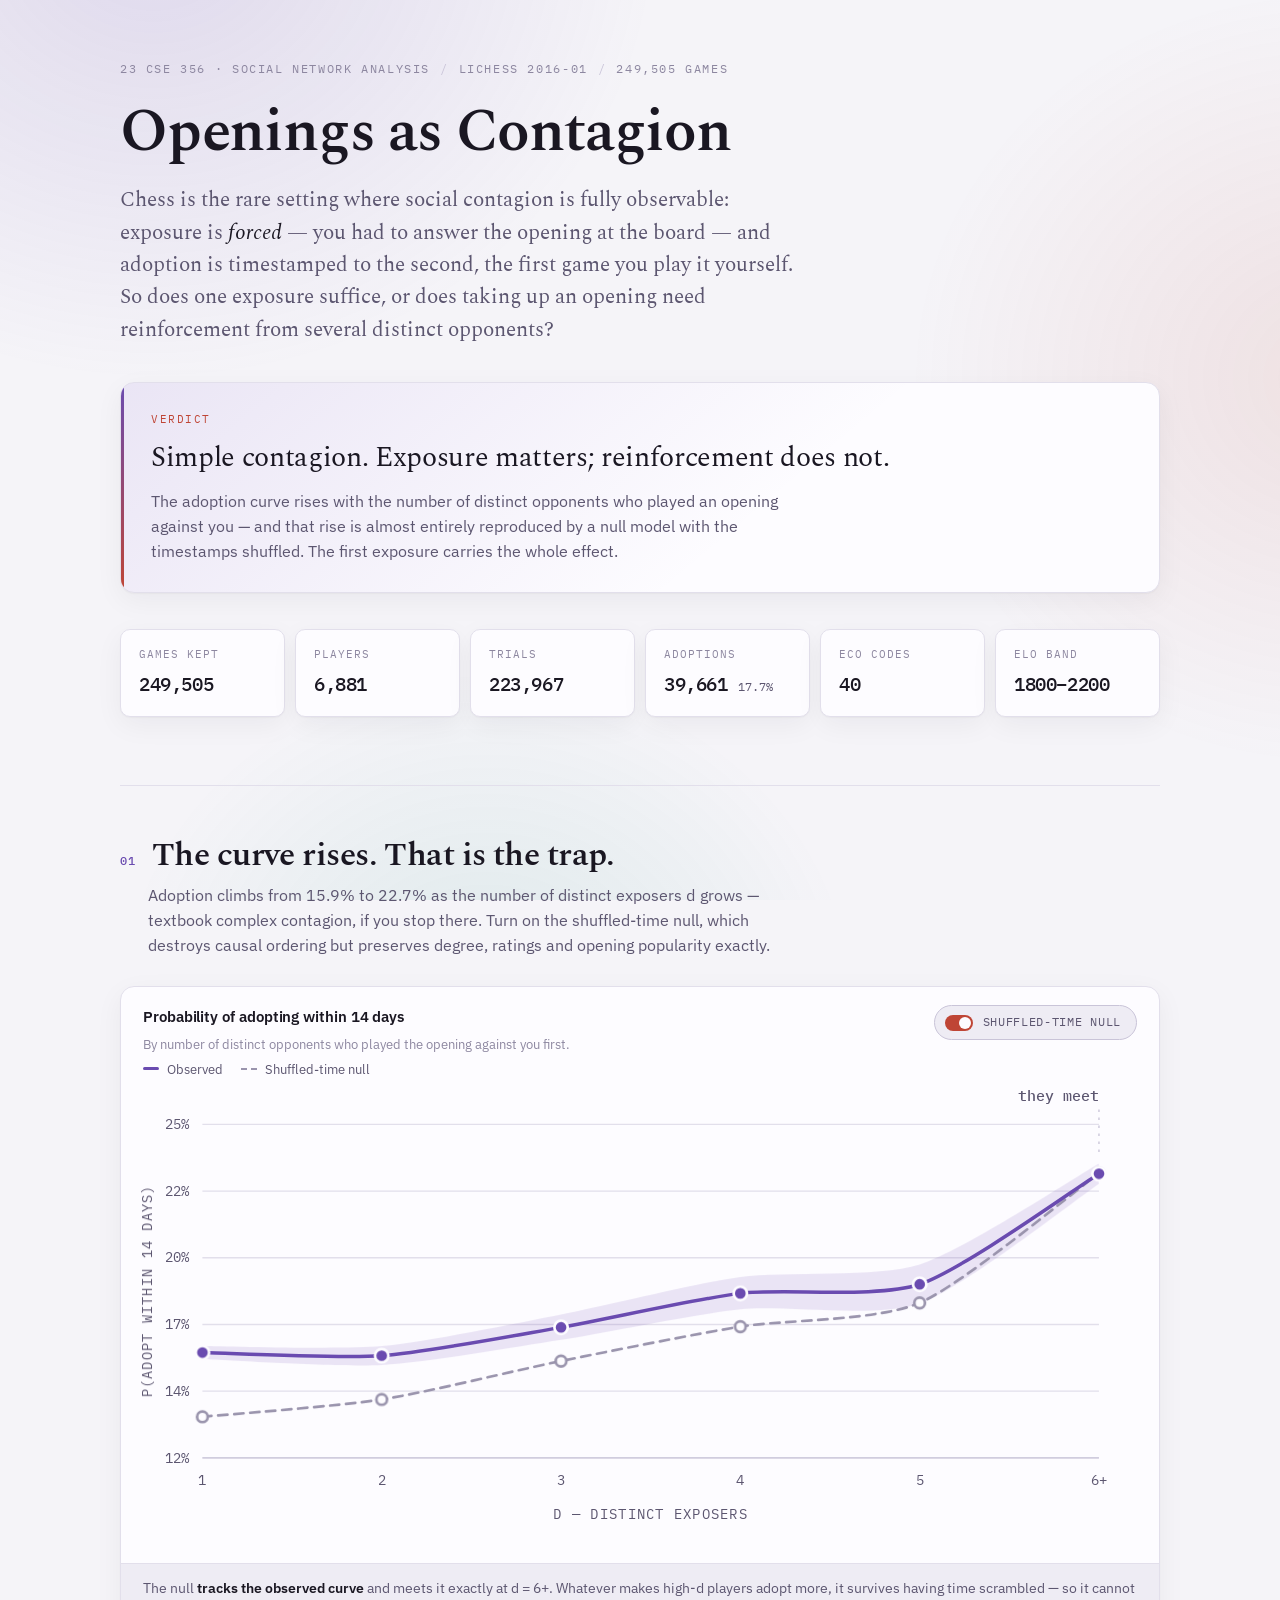
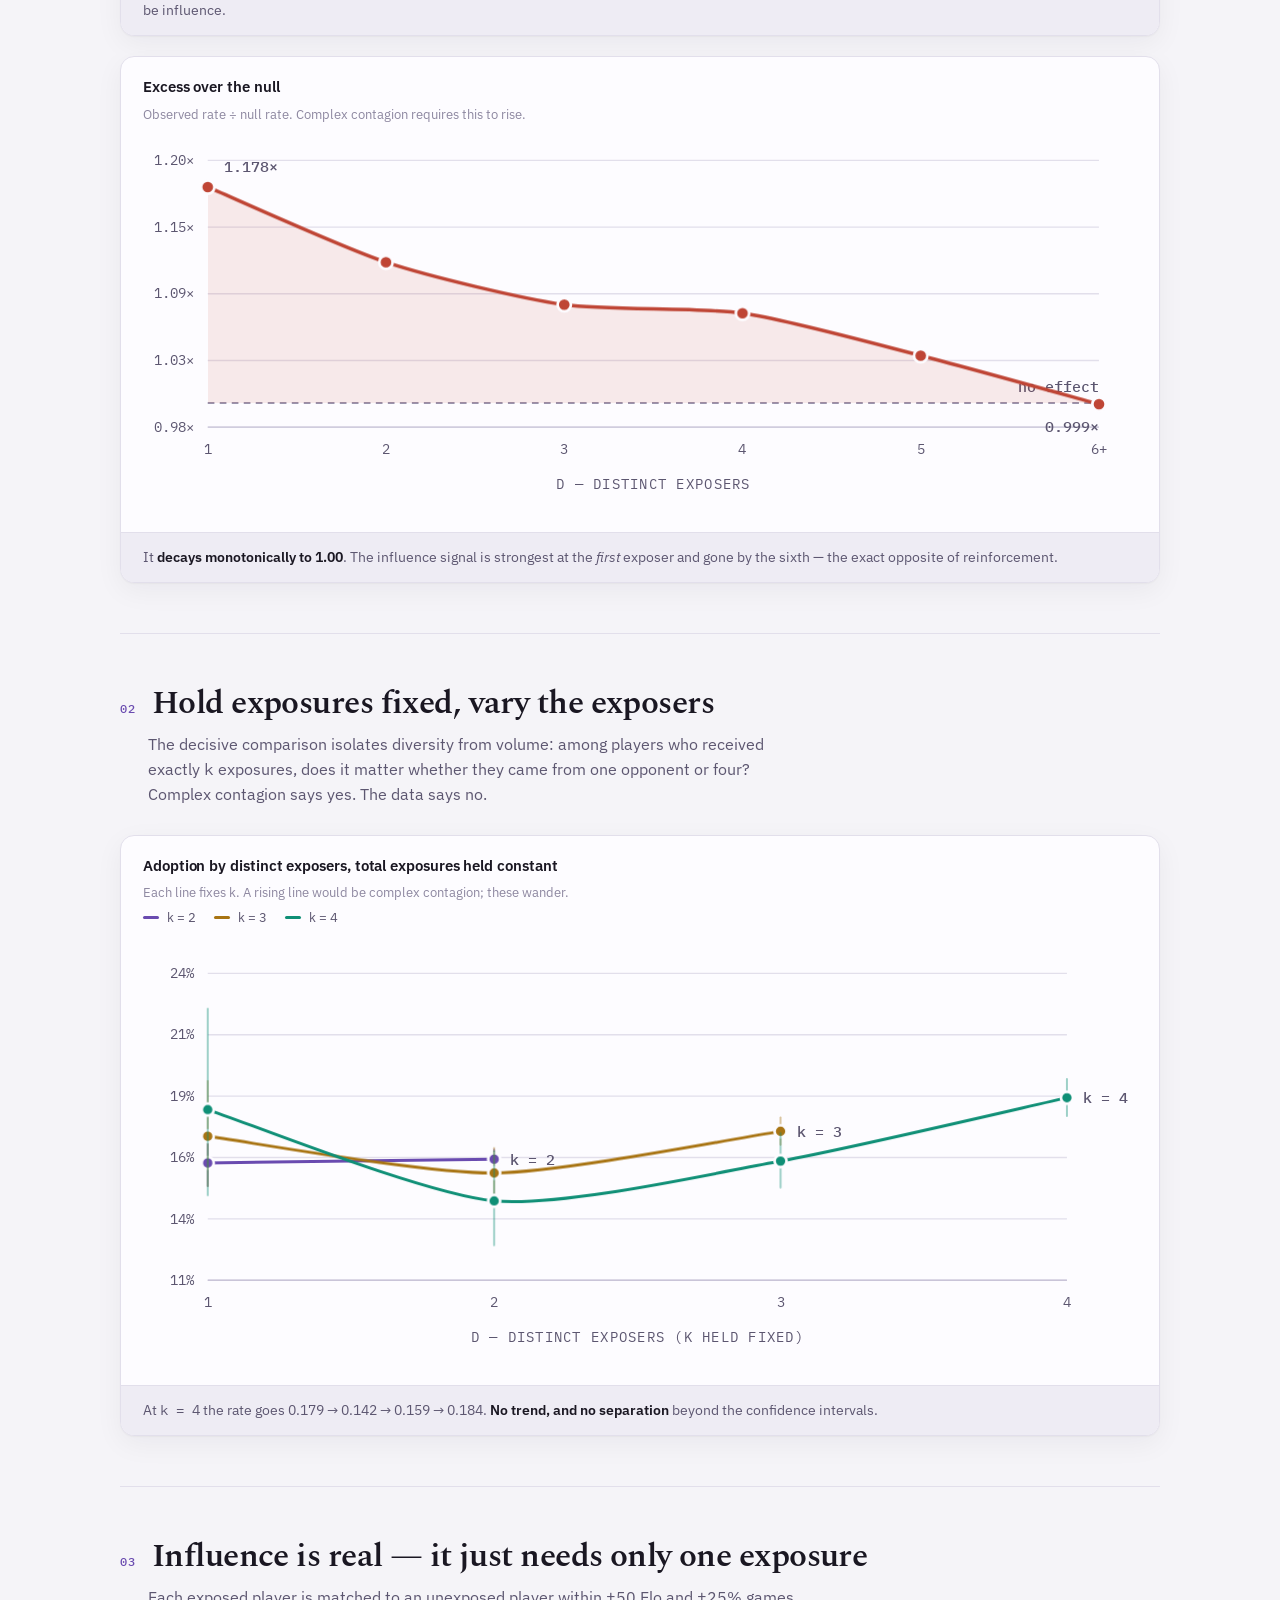
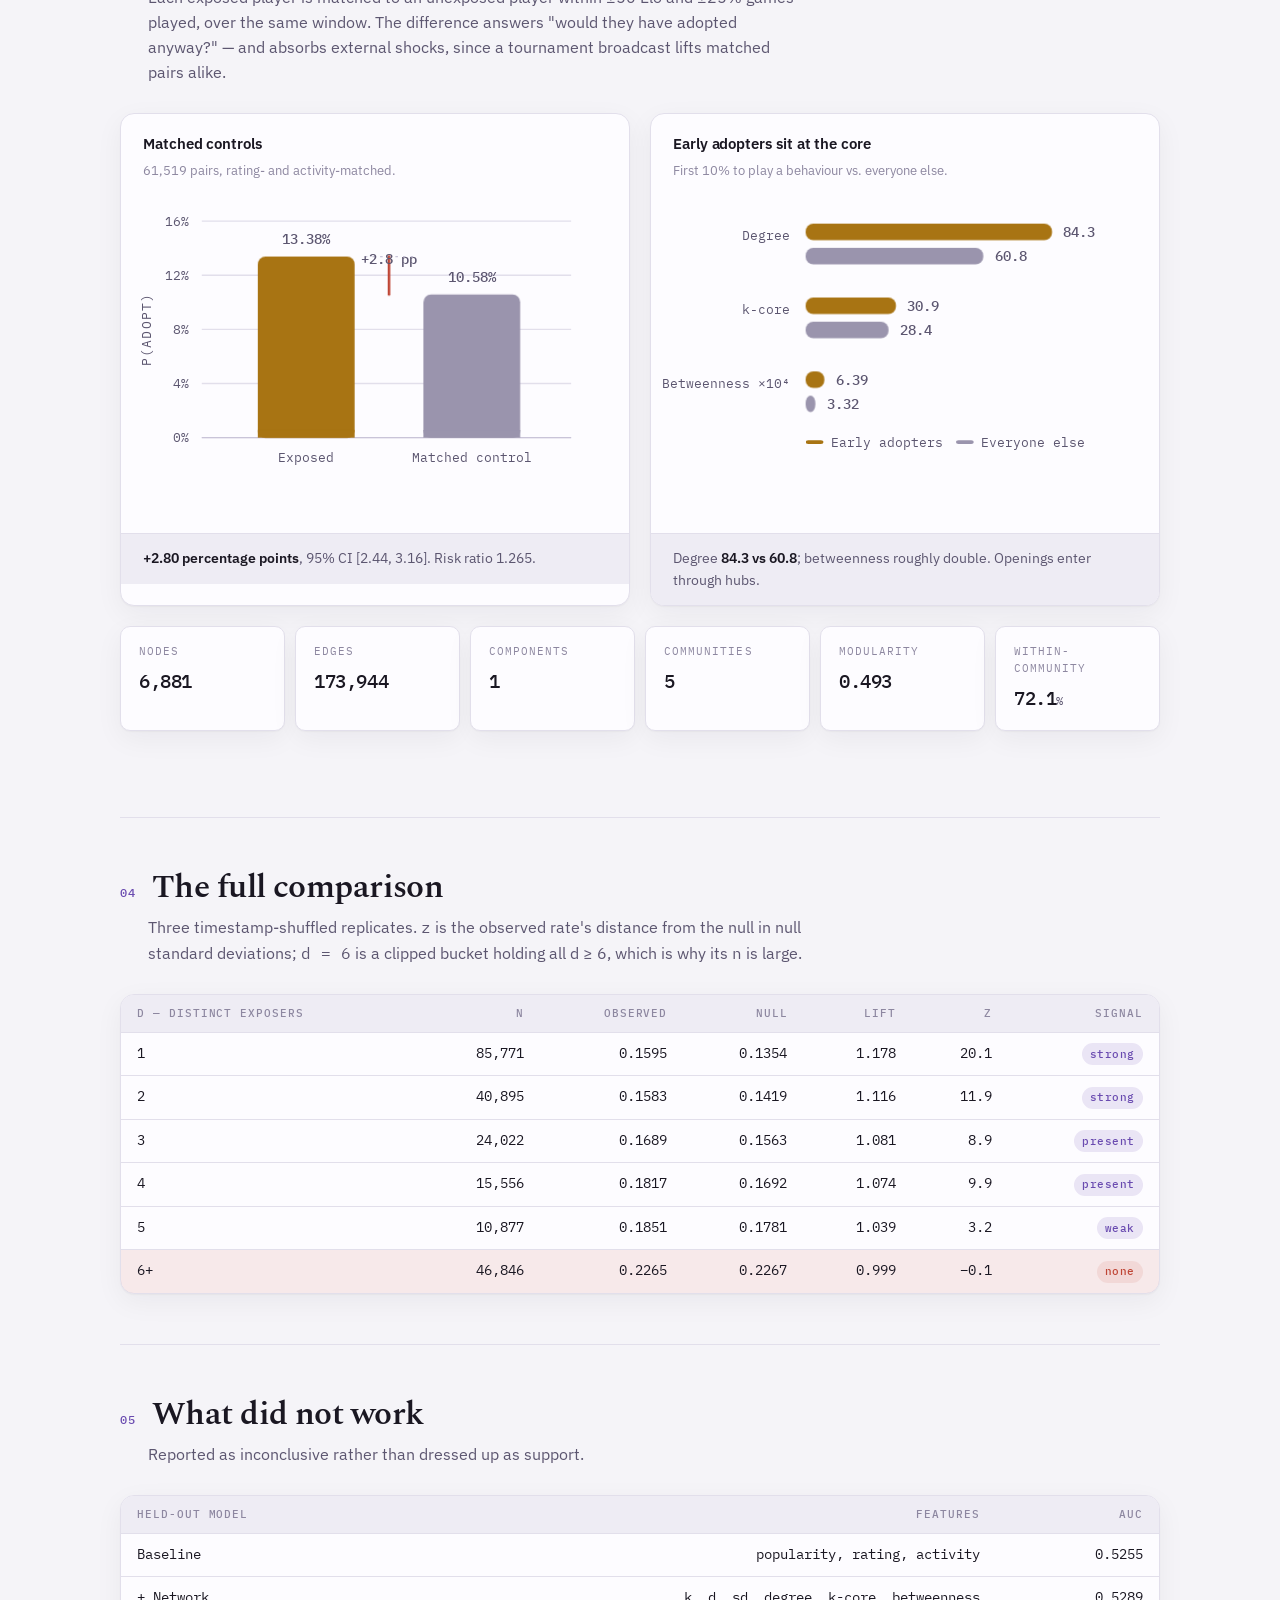
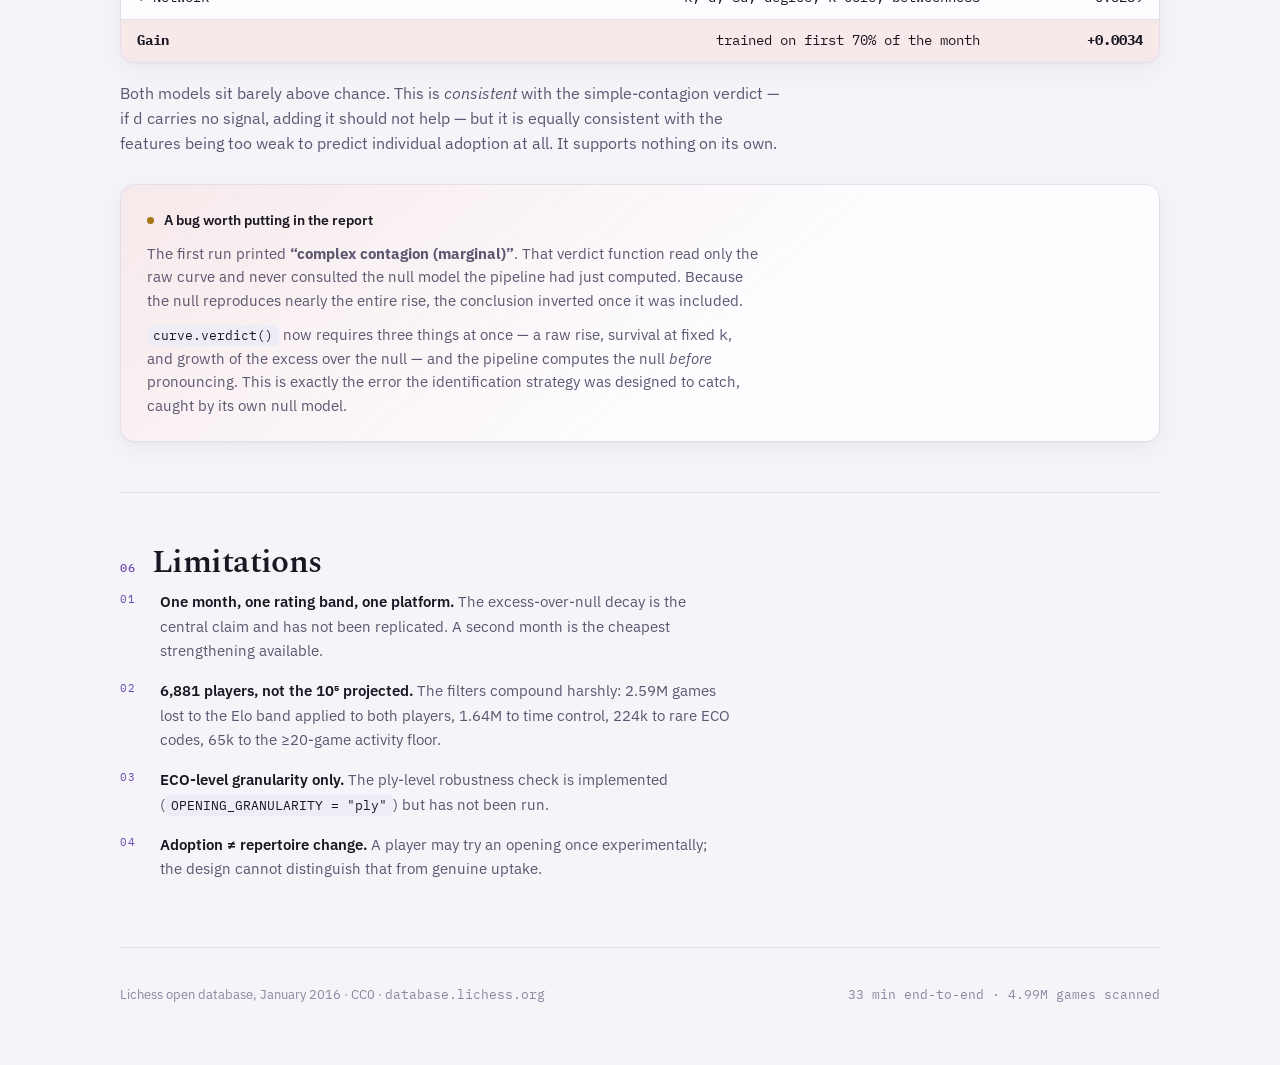
==== commit fa7dc3b1: "Fix two data-corrupting bugs; correct the matched-control estimate 1. PGN tag leakage across aborted" ====
--- a/site/index.html
+++ b/site/index.html
@@ -495,12 +495,12 @@
       <figure>
         <div class="fig-head"><div>
           <p class="fig-title">Matched controls</p>
-          <p class="fig-sub">61,376 pairs, rating- and activity-matched.</p>
+          <p class="fig-sub">61,519 pairs, rating- and activity-matched.</p>
         </div></div>
         <div class="fig-body"><svg class="chart" id="c-matched" viewBox="0 0 380 260" role="img"
           aria-label="Exposed players adopt at 13.35 percent versus 10.35 percent for matched unexposed"></svg></div>
         <figcaption>
-          <b>+3.00 percentage points</b>, 95% CI [2.64, 3.36]. Risk ratio 1.29.
+          <b>+2.80 percentage points</b>, 95% CI [2.44, 3.16]. Risk ratio 1.265.
         </figcaption>
       </figure>
 
@@ -885,8 +885,8 @@
     frame(svg,{l:L,r:R,t:T,b:B,y0:y0,y1:y1,yTicks:4,yFmt:function(v){return pct(v,0);}});
 
     var bars=[
-      {lab:"Exposed",v:.1335,c:"var(--s-ochre)"},
-      {lab:"Matched control",v:.1035,c:"var(--s-null)"}
+      {lab:"Exposed",v:.1338,c:"var(--s-ochre)"},
+      {lab:"Matched control",v:.1058,c:"var(--s-null)"}
     ];
     var bw=76, gap=54, x0=L+44;
     bars.forEach(function(b,i){
@@ -902,18 +902,18 @@
       hit.addEventListener("mousemove",function(e){showTip(e,
         "<div class='t-h'>"+b.lab+"</div>"+
         "<div class='t-r'><span>Adoption</span><b>"+pct(b.v,2)+"</b></div>"+
-        "<div class='t-r'><span>Pairs</span><b>61,376</b></div>");});
+        "<div class='t-r'><span>Pairs</span><b>61,519</b></div>");});
       hit.addEventListener("mouseleave",hideTip);
       svg.appendChild(hit);
     });
 
-    var xa=x0+bw, xb=x0+bw+gap, yA=Y(.1335), yB=Y(.1035);
+    var xa=x0+bw, xb=x0+bw+gap, yA=Y(.1338), yB=Y(.1058);
     svg.appendChild(el("line",{x1:xa+8,x2:xb-8,y1:yA,y2:yA,class:"ref-line"}));
     svg.appendChild(fadeIn(el("line",{x1:(xa+xb)/2,x2:(xa+xb)/2,y1:yA,y2:yB,
       stroke:"var(--s-vermilion)","stroke-width":2,"stroke-linecap":"round"}),800));
     var dl=el("text",{x:(xa+xb)/2,y:(yA+yB)/2-9,"text-anchor":"middle",class:"dlabel",
       fill:"var(--s-vermilion)"});
-    dl.textContent="+3.0 pp";svg.appendChild(fadeIn(dl,900));
+    dl.textContent="+2.8 pp";svg.appendChild(fadeIn(dl,900));
 
     var mid=(T+B)/2;
     var yt=el("text",{x:14,y:mid,"text-anchor":"middle",class:"ax-title",
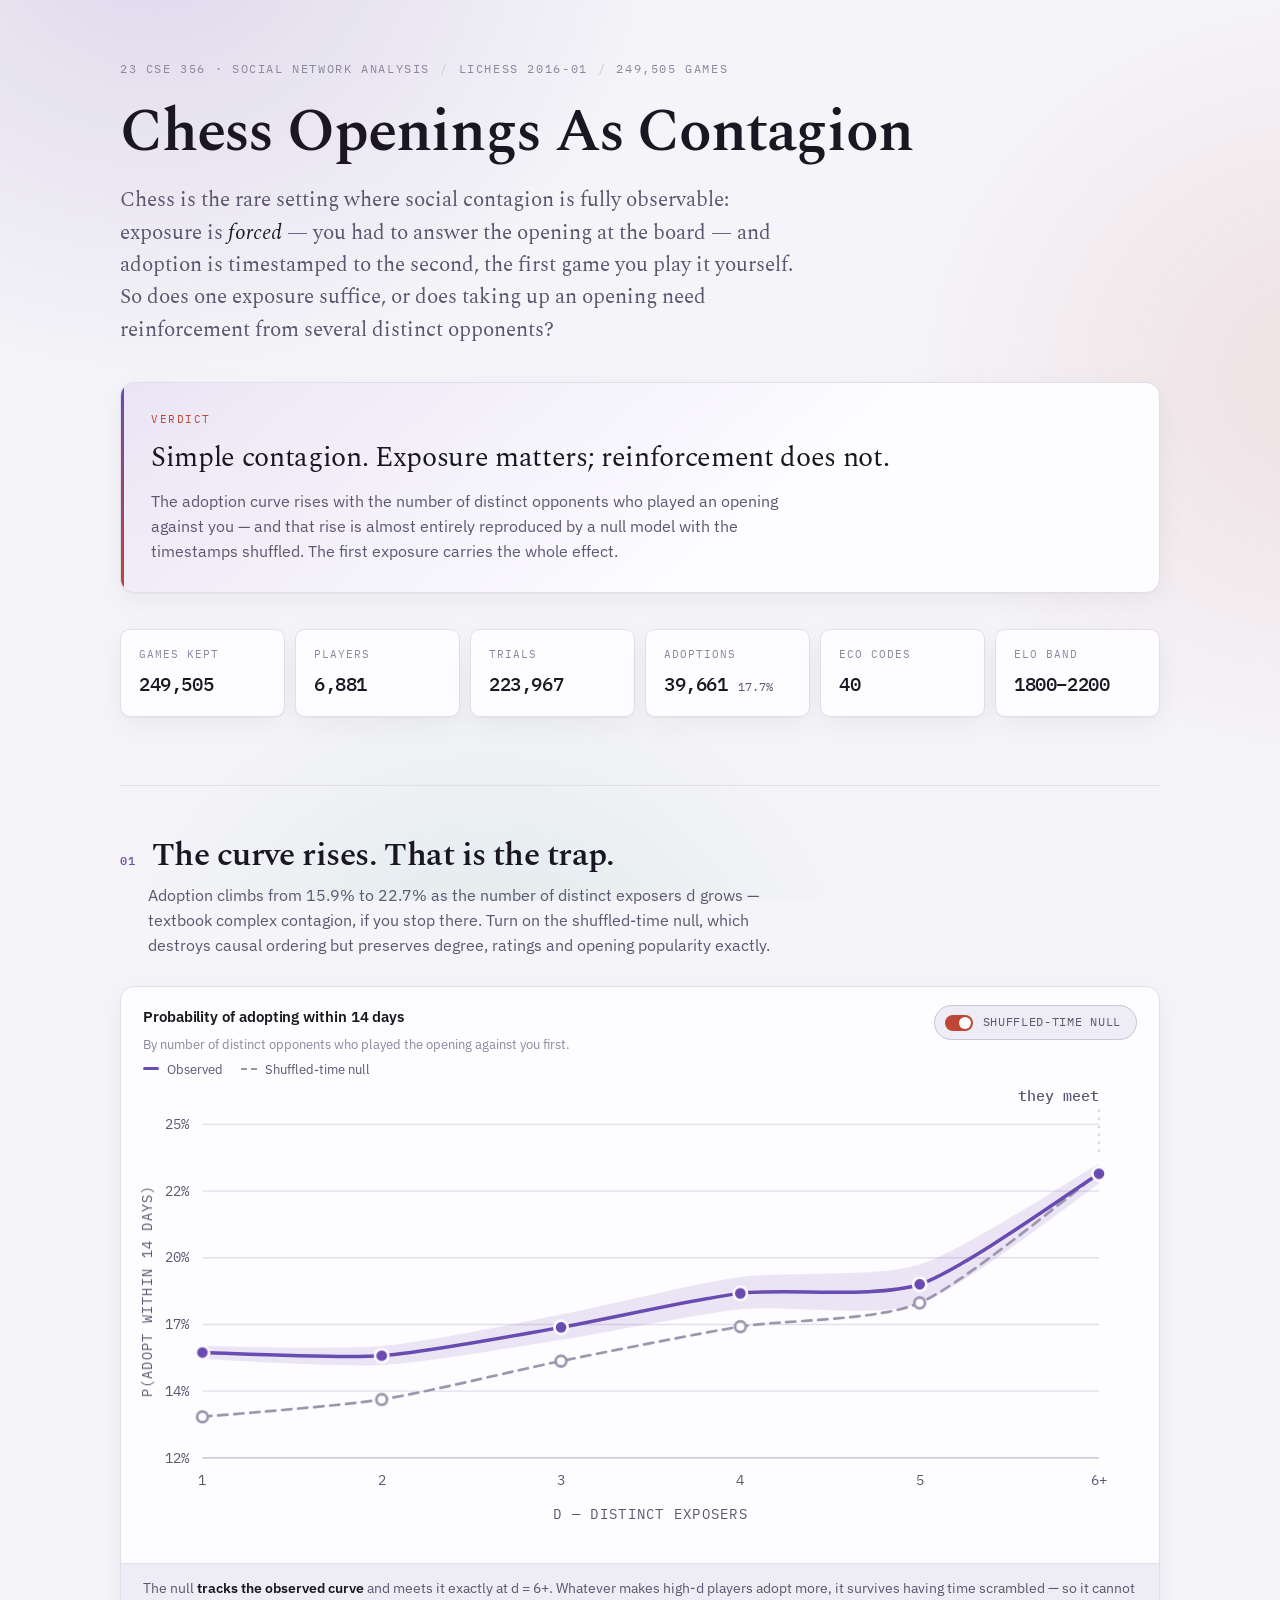
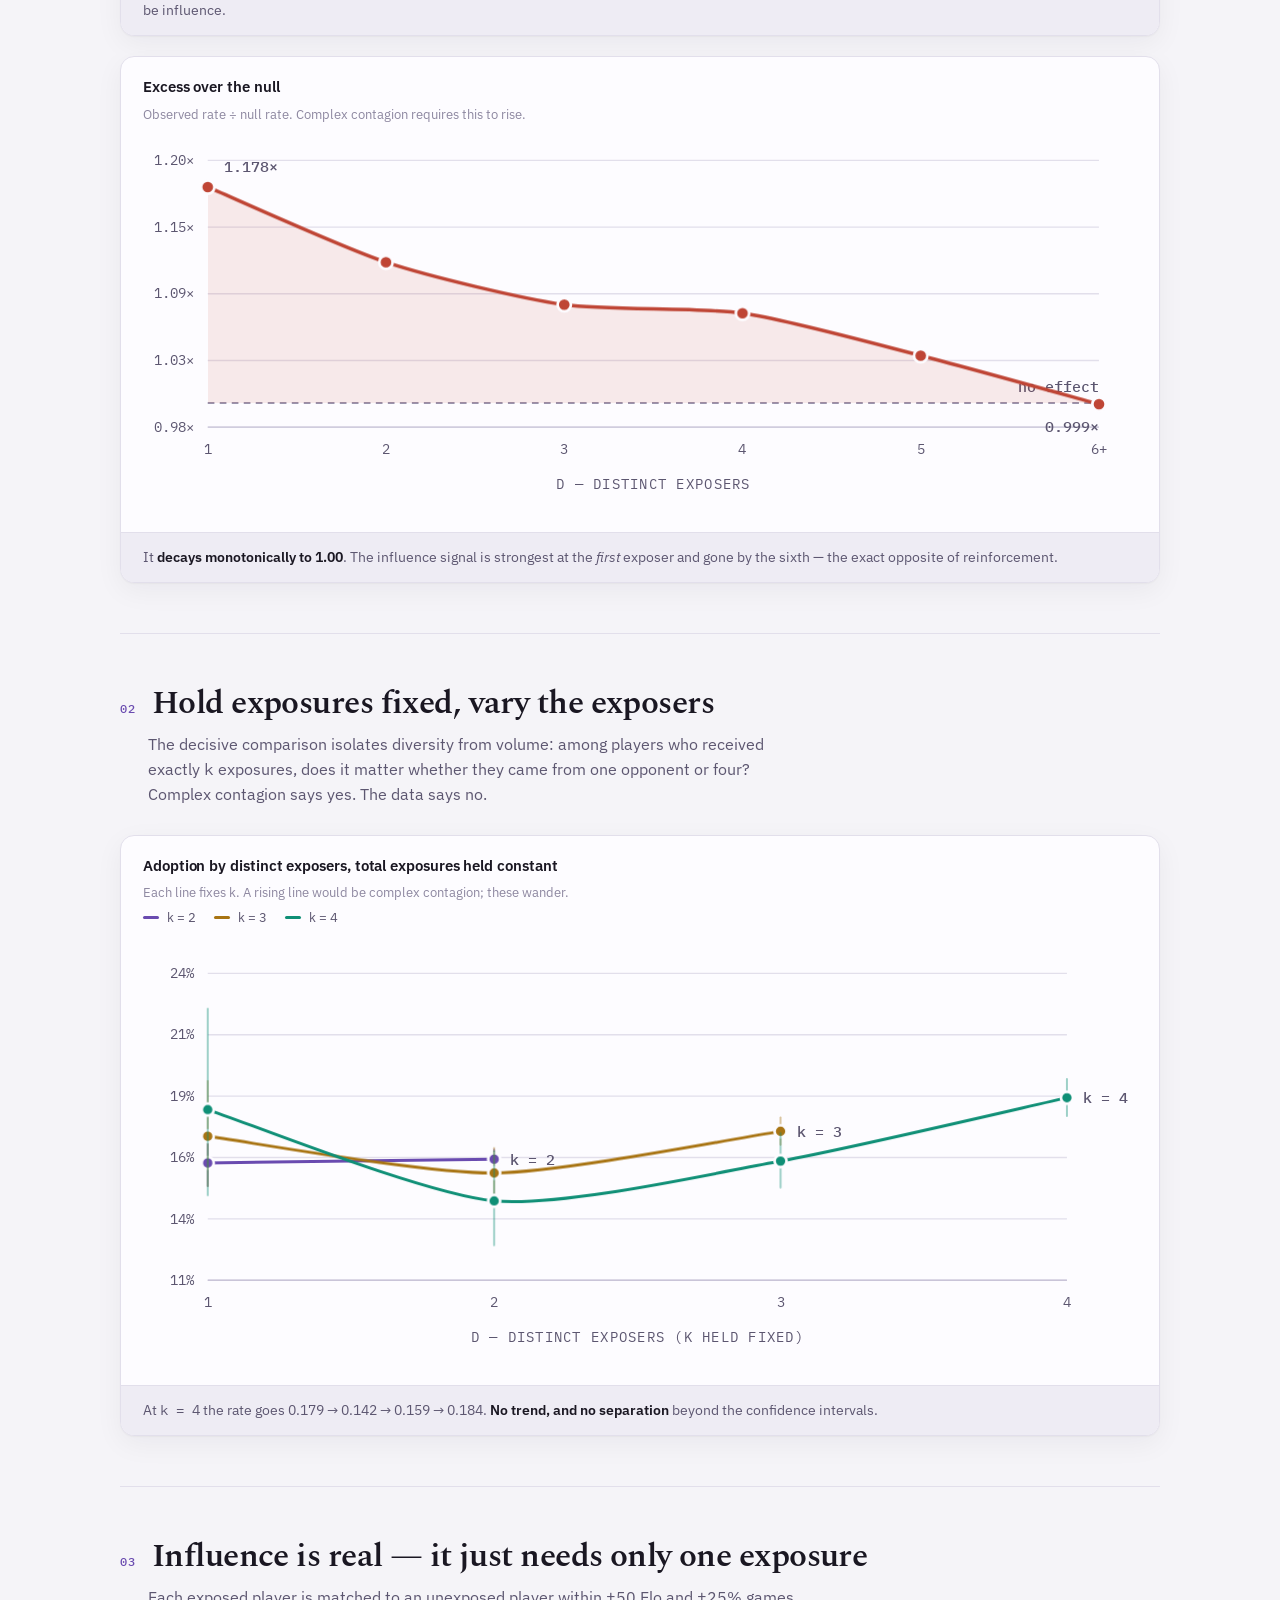
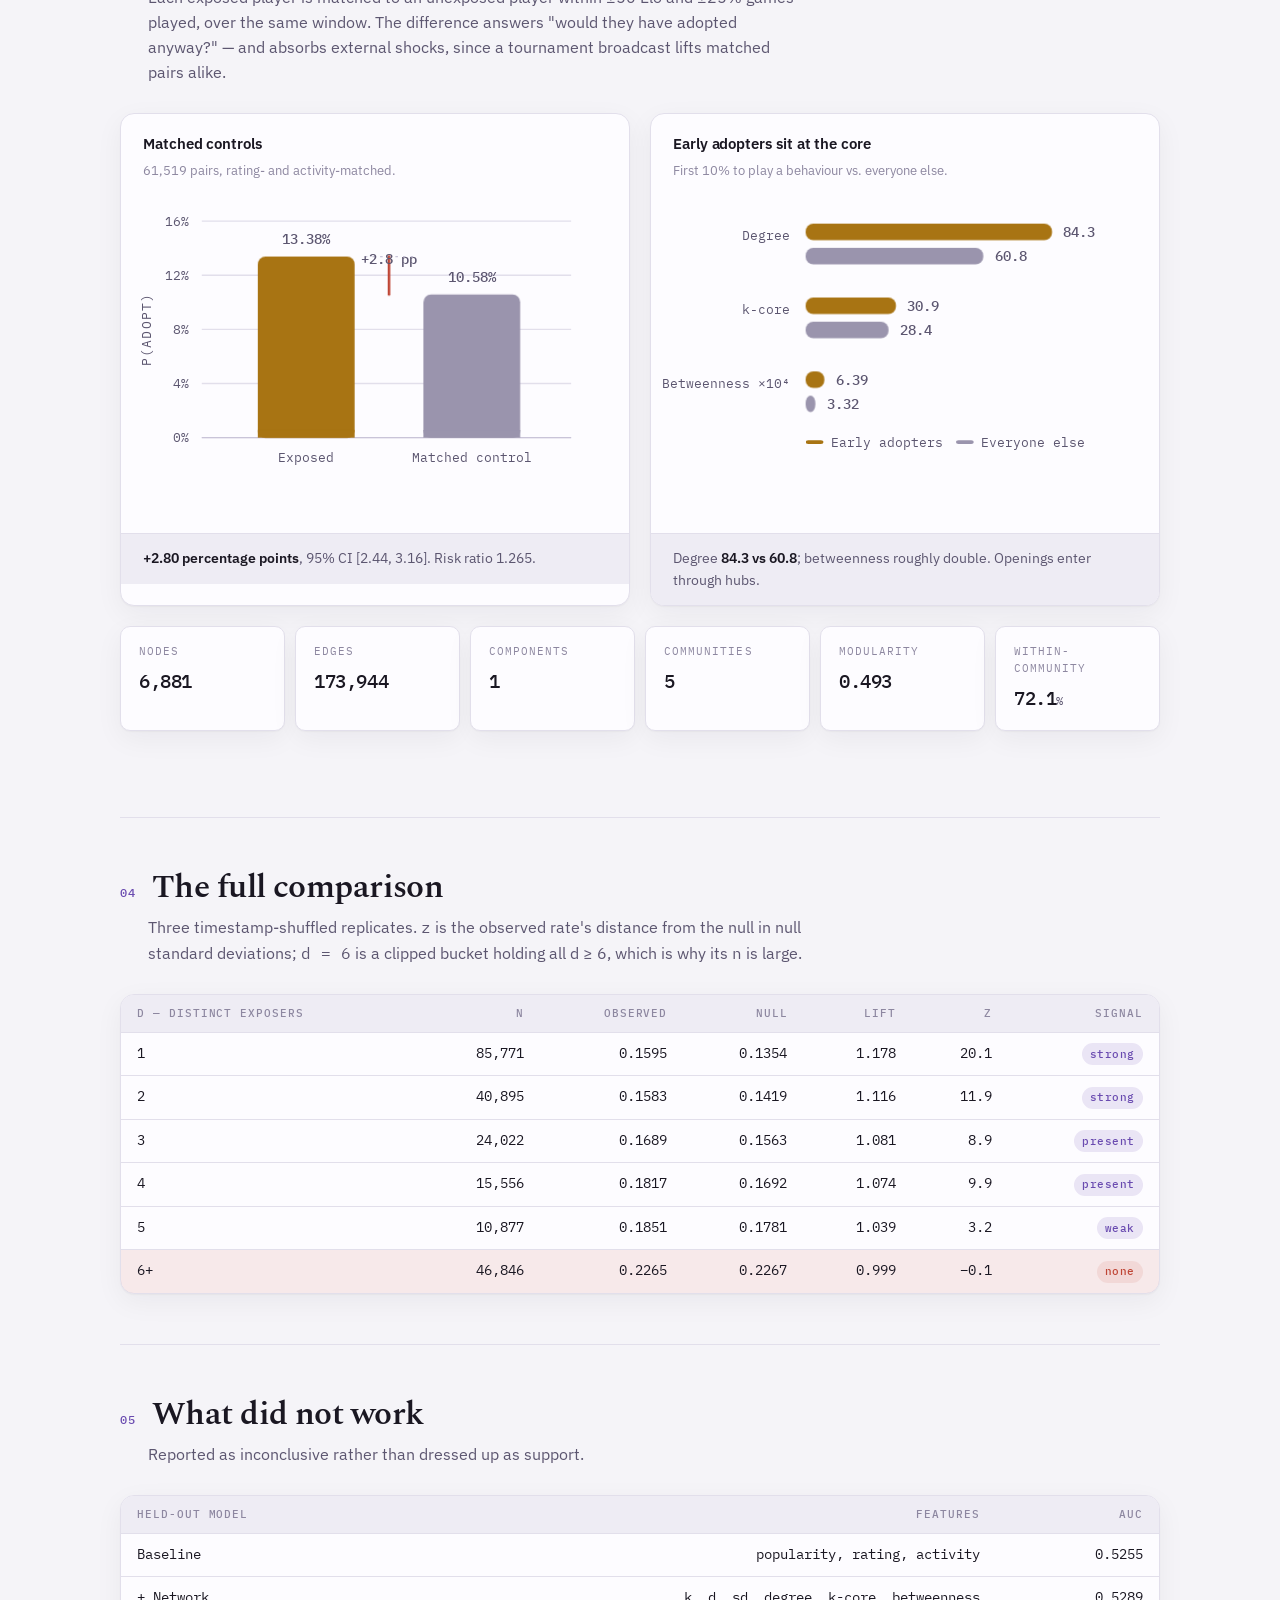
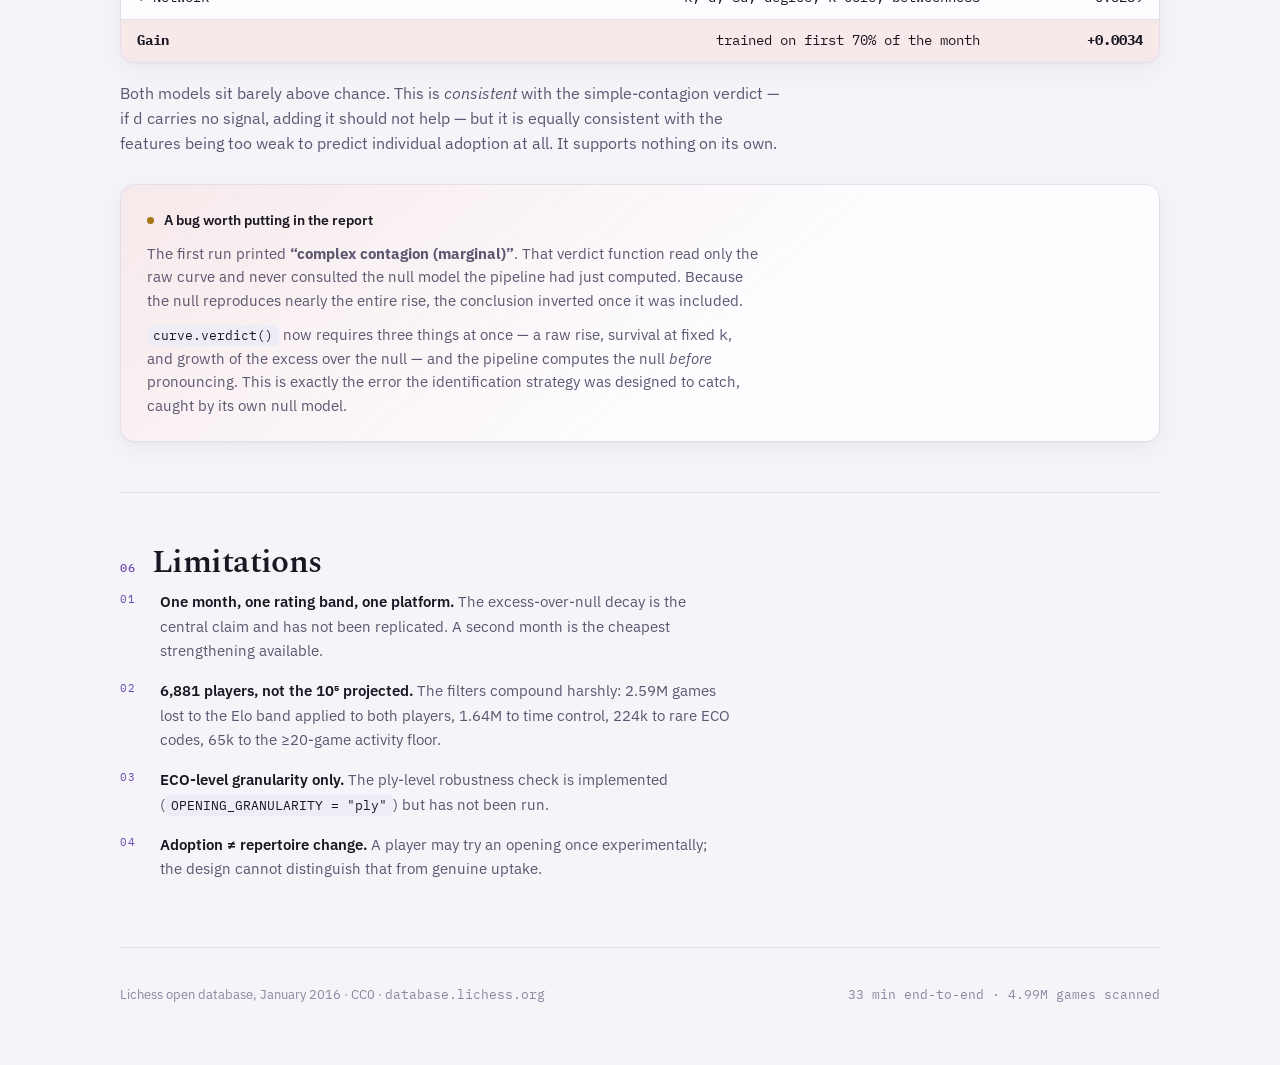
==== commit 2814ea3e: "Retitle to "Chess Openings As Contagion"; add the proposal in the LaTeX template Title applied acros" ====
--- a/site/index.html
+++ b/site/index.html
@@ -13,7 +13,7 @@
   img{ max-width:100%; }
   [hidden]{ display:none !important; }
 </style>
-<title>Openings as Contagion</title>
+<title>Chess Openings As Contagion</title>
 <link rel="preconnect" href="https://fonts.googleapis.com">
 <link rel="preconnect" href="https://fonts.gstatic.com" crossorigin>
 <link rel="stylesheet" href="https://fonts.googleapis.com/css2?family=Spectral:ital,wght@0,400;0,600;1,400&family=IBM+Plex+Sans:wght@400;500;600&family=IBM+Plex+Mono:wght@400;500&display=swap">
@@ -368,7 +368,7 @@
       <span>Lichess 2016-01</span><span class="sep">/</span>
       <span>249,505 games</span>
     </p>
-    <h1>Openings as Contagion</h1>
+    <h1>Chess Openings As Contagion</h1>
     <p class="standfirst">
       Chess is the rare setting where social contagion is fully observable: exposure is
       <em>forced</em> — you had to answer the opening at the board — and adoption is timestamped
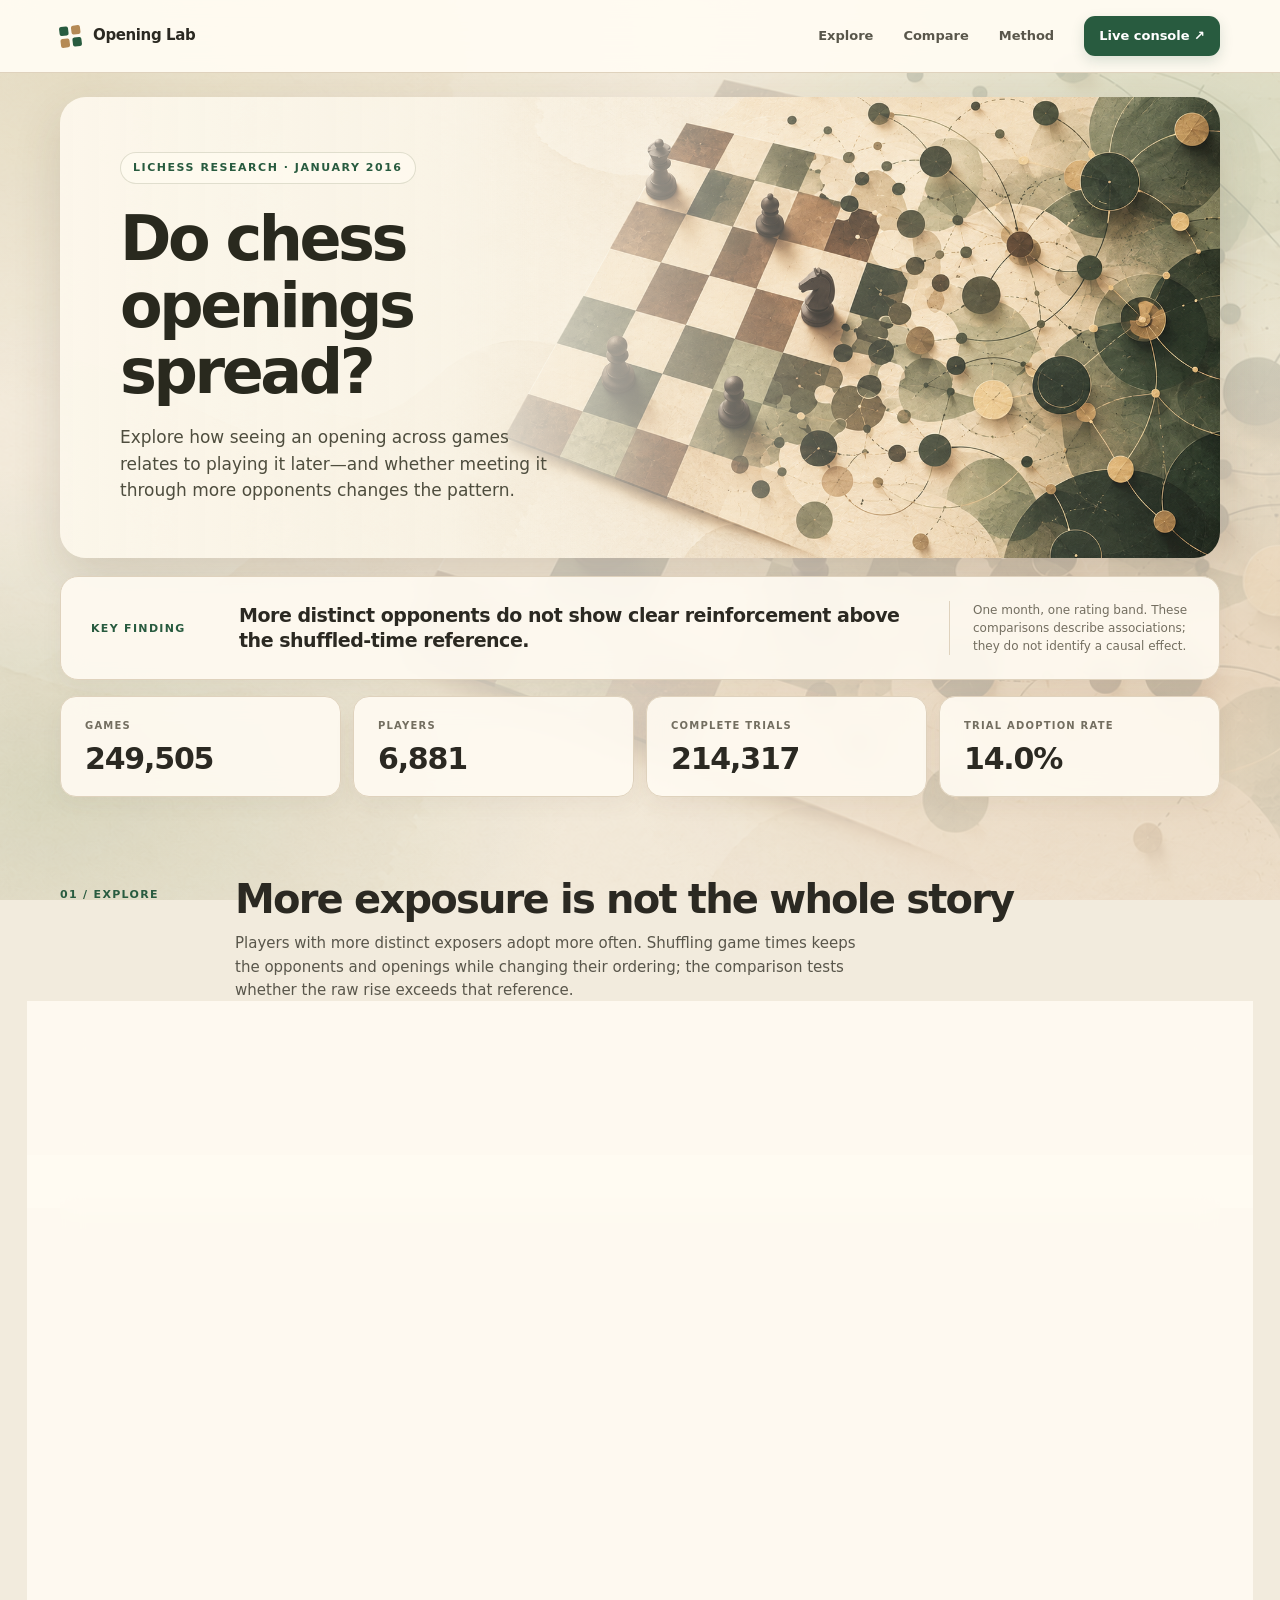
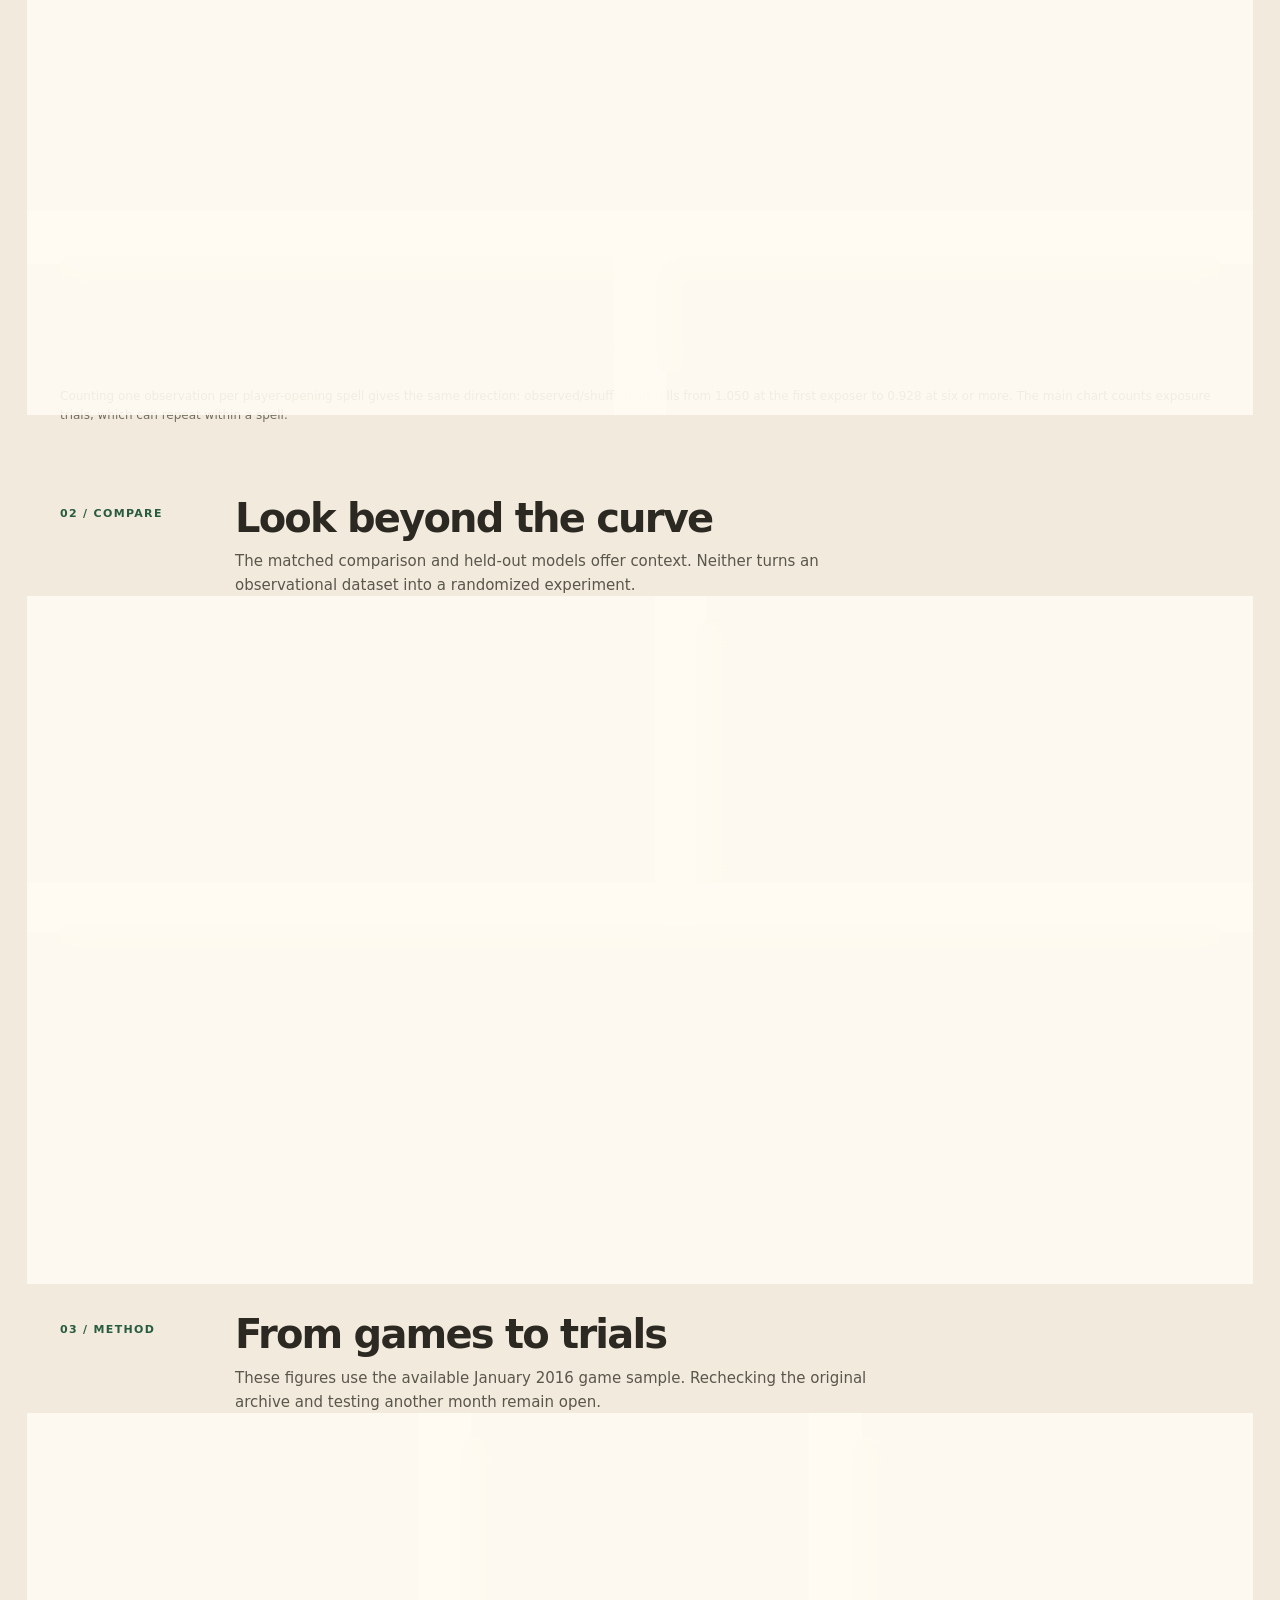
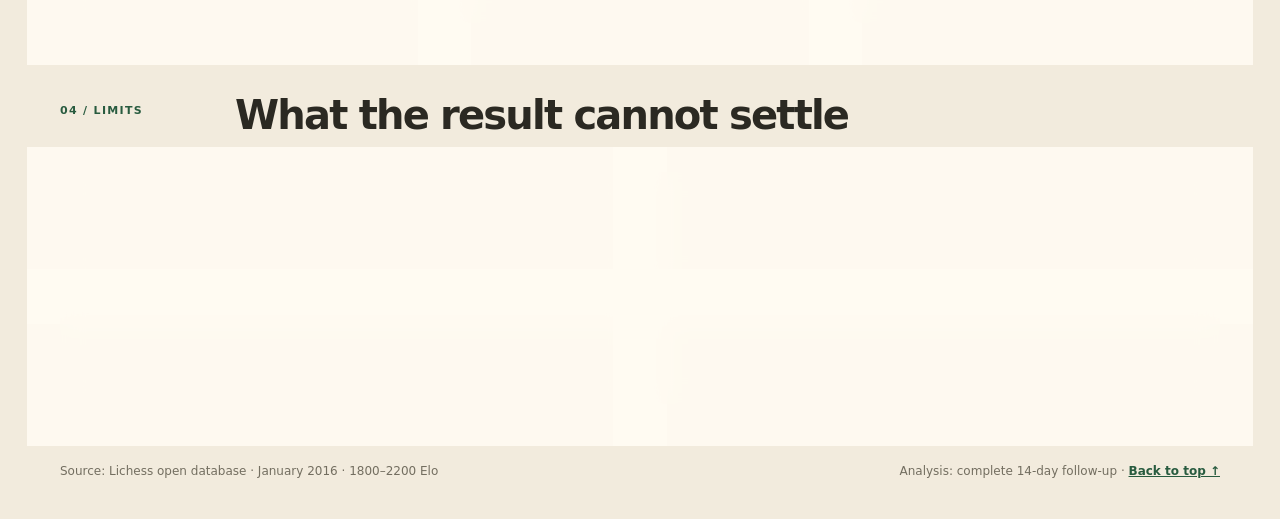
==== commit 1ea23db2: "Publish corrected analysis, chess-themed site, and project report" ====
--- a/site/index.html
+++ b/site/index.html
@@ -13,950 +13,627 @@
   img{ max-width:100%; }
   [hidden]{ display:none !important; }
 </style>
-<title>Chess Openings As Contagion</title>
-<link rel="preconnect" href="https://fonts.googleapis.com">
-<link rel="preconnect" href="https://fonts.gstatic.com" crossorigin>
-<link rel="stylesheet" href="https://fonts.googleapis.com/css2?family=Spectral:ital,wght@0,400;0,600;1,400&family=IBM+Plex+Sans:wght@400;500;600&family=IBM+Plex+Mono:wght@400;500&display=swap">
-
+<title>Opening Diffusion · Research Dashboard</title>
+<meta name="description" content="An observational analysis of chess-opening adoption in a Lichess player network.">
 <style>
+
 :root{
-  /* neutrals carry a faint indigo bias toward the accent */
-  --ground:#f5f4f8;
-  --surface:#fdfcff;
-  --surface-2:#eeecf4;
-  --ink:#1a1722;
-  --ink-2:#5c5670;
-  --muted:#8d87a0;
-  --rule:#e2dfeb;
-  --rule-strong:#c9c4d8;
-
-  /* abstract categorical set — indigo · ochre · jade · vermilion */
-  --s-indigo:#6a4bb0;
-  --s-ochre:#a87413;
-  --s-jade:#0f8f76;
-  --s-vermilion:#bf4535;
-  --s-null:#9a94ad;
-
-  --wash-indigo:rgba(106,75,176,.13);
-  --wash-vermilion:rgba(191,69,53,.10);
-  --glow-a:rgba(106,75,176,.16);
-  --glow-b:rgba(191,69,53,.11);
-  --glow-c:rgba(15,143,118,.10);
-
-  --shadow:0 1px 2px rgba(26,23,34,.04), 0 8px 28px rgba(26,23,34,.05);
-  --shadow-lift:0 2px 6px rgba(26,23,34,.06), 0 18px 48px rgba(26,23,34,.09);
-
-  --display:'Spectral',Georgia,'Times New Roman',serif;
-  --body:'IBM Plex Sans',-apple-system,BlinkMacSystemFont,'Segoe UI',sans-serif;
-  --mono:'IBM Plex Mono',ui-monospace,'SF Mono',Menlo,Consolas,monospace;
-
-  --r:14px;
-  --maxw:1080px;
-  --ease:cubic-bezier(.22,.68,.32,1);
-}
-@media (prefers-color-scheme:dark){
-  :root:not([data-theme="light"]){
-    --ground:#131119;
-    --surface:#1c1926;
-    --surface-2:#241f31;
-    --ink:#eeebf5;
-    --ink-2:#aca5c0;
-    --muted:#7d768f;
-    --rule:#2d2740;
-    --rule-strong:#413a56;
-
-    --s-indigo:#8f72d6;
-    --s-ochre:#b1862f;
-    --s-jade:#2aa88f;
-    --s-vermilion:#d65f54;
-    --s-null:#7a7391;
-
-    --wash-indigo:rgba(143,114,214,.18);
-    --wash-vermilion:rgba(214,95,84,.14);
-    --glow-a:rgba(143,114,214,.17);
-    --glow-b:rgba(214,95,84,.12);
-    --glow-c:rgba(42,168,143,.11);
-
-    --shadow:0 1px 2px rgba(0,0,0,.3), 0 8px 28px rgba(0,0,0,.28);
-    --shadow-lift:0 2px 6px rgba(0,0,0,.34), 0 18px 48px rgba(0,0,0,.4);
-  }
-}
-:root[data-theme="dark"]{
-  --ground:#131119;
-  --surface:#1c1926;
-  --surface-2:#241f31;
-  --ink:#eeebf5;
-  --ink-2:#aca5c0;
-  --muted:#7d768f;
-  --rule:#2d2740;
-  --rule-strong:#413a56;
-
-  --s-indigo:#8f72d6;
-  --s-ochre:#b1862f;
-  --s-jade:#2aa88f;
-  --s-vermilion:#d65f54;
-  --s-null:#7a7391;
-
-  --wash-indigo:rgba(143,114,214,.18);
-  --wash-vermilion:rgba(214,95,84,.14);
-  --glow-a:rgba(143,114,214,.17);
-  --glow-b:rgba(214,95,84,.12);
-  --glow-c:rgba(42,168,143,.11);
-
-  --shadow:0 1px 2px rgba(0,0,0,.3), 0 8px 28px rgba(0,0,0,.28);
-  --shadow-lift:0 2px 6px rgba(0,0,0,.34), 0 18px 48px rgba(0,0,0,.4);
-}
-
+  color-scheme:light;
+  --paper:#f5f7fb;--card:#fff;--ink:#17243a;--soft:#47566d;--muted:#69778b;
+  --line:#e4e9f1;--line-strong:#cbd5e2;--blue:#2b62e8;--red:#df6a56;
+  --green:#218a76;--wash:#eef4ff;--navy:#132542;
+  --mono:ui-monospace,SFMono-Regular,Consolas,monospace;
+  --body:Inter,"Segoe UI Variable","Segoe UI",system-ui,sans-serif;
+  --display:Inter,"Segoe UI Variable","Segoe UI",system-ui,sans-serif;
+  font-synthesis:none;
+}
 *{box-sizing:border-box}
+html{scroll-behavior:smooth;scroll-padding-top:90px}
+body{margin:0;background:var(--paper);color:var(--ink);font:15px/1.58 var(--body)}
+button,select{font:inherit}
+button,a,select{outline-offset:3px}
+a{color:inherit}
+.wrap{width:min(1160px,calc(100% - 44px));margin-inline:auto}
+.topbar{position:sticky;top:0;z-index:10;background:rgba(255,255,255,.96);border-bottom:1px solid var(--line);backdrop-filter:blur(16px)}
+.topbar-inner{min-height:72px;display:flex;justify-content:space-between;align-items:center;gap:24px}
+.brand{display:inline-flex;align-items:center;gap:12px;text-decoration:none;color:var(--ink);font-size:15px;font-weight:800;letter-spacing:-.025em;white-space:nowrap}
+.mark{display:grid;grid-template-columns:repeat(2,9px);grid-template-rows:repeat(2,9px);gap:3px;transform:rotate(-7deg)}
+.mark i{display:block;background:var(--blue);border-radius:2px}
+.mark i:nth-child(2),.mark i:nth-child(3){background:#8db2fb}
+.nav{display:flex;align-items:center;gap:30px}
+.nav a{text-decoration:none;color:var(--soft);font-size:13px;font-weight:650}
+.nav a:hover{color:var(--blue)}
+.nav .live-link{color:#fff;background:var(--blue);padding:10px 15px;border-radius:11px;box-shadow:0 5px 13px rgba(43,98,232,.15)}
+.nav .live-link:hover{color:#fff;background:#174ed7}
+h1,h2,h3,p{margin-top:0}
+.hero{position:relative;isolation:isolate;overflow:hidden;display:grid;grid-template-columns:minmax(0,1.5fr) minmax(250px,.8fr);align-items:end;gap:48px;margin-top:24px;padding:58px 62px 60px;background:linear-gradient(122deg,#142b50 0%,#172f56 52%,#123d62 100%);border-radius:26px;box-shadow:0 20px 44px rgba(17,40,80,.14)}
+.hero::before{content:"";position:absolute;z-index:-1;width:440px;height:440px;border:1px solid rgba(255,255,255,.1);border-radius:50%;right:-120px;top:-220px;box-shadow:0 0 0 56px rgba(255,255,255,.025),0 0 0 115px rgba(255,255,255,.018)}
+.hero::after{content:"";position:absolute;z-index:-1;inset:auto 0 0 auto;width:360px;height:260px;background:linear-gradient(90deg,transparent 49%,rgba(255,255,255,.035) 50%) 0 0/44px 44px,linear-gradient(transparent 49%,rgba(255,255,255,.035) 50%) 0 0/44px 44px;mask-image:linear-gradient(105deg,transparent,#000)}
+.kicker,.eyebrow{font:750 11px/1.3 var(--body);letter-spacing:.14em;text-transform:uppercase;color:#9fc3ff}
+.kicker{display:inline-flex;align-items:center;margin:0 0 22px;padding:8px 12px;background:rgba(255,255,255,.09);border:1px solid rgba(255,255,255,.13);border-radius:999px}
+h1{font:780 clamp(42px,4.9vw,62px)/1.07 var(--display);letter-spacing:-.055em;color:#fff;max-width:13ch;margin-bottom:19px}
+.hero-lead{font-size:17px;line-height:1.55;color:#d8e5f8;max-width:59ch;margin:0}
+.question{background:rgba(255,255,255,.11);border:1px solid rgba(255,255,255,.21);border-radius:18px;padding:24px 26px;box-shadow:0 12px 30px rgba(4,19,44,.1)}
+.question .eyebrow{margin:0 0 11px}
+.question p:last-child{font-size:19px;font-weight:680;line-height:1.38;letter-spacing:-.025em;color:#fff;margin:0}
+.summary{display:grid;grid-template-columns:120px minmax(0,1fr) 240px;align-items:center;gap:28px;margin-top:18px;padding:24px 30px;background:var(--card);border:1px solid var(--line);border-radius:18px;box-shadow:0 5px 18px rgba(31,57,94,.04)}
+.summary-label{color:var(--blue);font-size:11px;font-weight:800;letter-spacing:.12em;text-transform:uppercase}
+.summary-copy{font-size:19px;line-height:1.35;letter-spacing:-.025em;font-weight:760;margin:0}
+.summary-note{border-left:1px solid var(--line);padding-left:23px;color:var(--muted);font-size:12px;line-height:1.5;margin:0}
+.stats{display:grid;grid-template-columns:repeat(4,minmax(0,1fr));gap:12px;margin:16px 0 12px}
+.stats div{padding:21px 24px;background:var(--card);border:1px solid var(--line);border-radius:16px;box-shadow:0 4px 12px rgba(31,57,94,.025)}
+.stats dt{color:var(--muted);font-size:10px;font-weight:800;letter-spacing:.12em;text-transform:uppercase;margin-bottom:8px}
+.stats dd{margin:0;font-size:30px;line-height:1.1;font-weight:780;letter-spacing:-.04em;font-variant-numeric:tabular-nums}
+.section{padding:68px 0 2px}
+.section-head{display:grid;grid-template-columns:150px minmax(0,1fr);align-items:start;gap:25px;margin-bottom:24px}
+.section-index{color:var(--blue);font-size:11px;font-weight:800;letter-spacing:.12em;text-transform:uppercase;padding-top:9px}
+h2{font-size:clamp(28px,3.2vw,40px);line-height:1.12;font-weight:780;letter-spacing:-.045em;margin-bottom:10px}
+.section-head p{max-width:68ch;color:var(--soft);margin:0}
+.card{background:var(--card);border:1px solid var(--line);border-radius:19px;box-shadow:0 6px 22px rgba(30,55,92,.04);overflow:hidden}
+.card-head{display:flex;justify-content:space-between;align-items:center;gap:22px;padding:23px 28px 15px}
+h3{font-size:20px;line-height:1.25;font-weight:750;letter-spacing:-.025em;margin-bottom:4px}
+.card-head p{color:var(--muted);font-size:12px;margin:0}
+.explorer-tools{display:flex;align-items:end;gap:12px;flex-wrap:wrap;padding:20px 22px;margin:0 0 14px;background:var(--card);border:1px solid var(--line);border-radius:18px;box-shadow:0 4px 18px rgba(30,55,92,.035)}
+.explorer-tools label{display:grid;gap:6px;color:var(--muted);font-size:10px;font-weight:800;letter-spacing:.12em;text-transform:uppercase}
+.explorer-tools select{min-height:40px;min-width:170px;max-width:250px;padding:0 33px 0 12px;background:#fff;color:var(--ink);border:1px solid var(--line-strong);border-radius:10px;font-size:13px;font-weight:600;letter-spacing:0;text-transform:none}
+.explorer-tools button{min-height:40px;cursor:pointer;padding:0 14px;background:var(--wash);color:var(--blue);border:1px solid #dce7ff;border-radius:10px;font-size:12px;font-weight:750}
+.explorer-tools button:hover{background:#dce8ff}
+.explorer-tools p{flex-basis:100%;font-size:12px;color:var(--muted);margin:5px 0 0}
+.chart-wrap{padding:0 20px 12px}
+.chart{display:block;width:100%;height:auto;overflow:visible}
+.chart .grid{stroke:#e8edf5}
+.chart .axis{stroke:#bcc9da}
+.chart text{font:11px var(--body);fill:#67768c}
+.chart .axis-title{fill:#78869b;font-size:10px}
+.chart .observed{stroke:var(--blue);fill:none;stroke-width:3.4;stroke-linejoin:round;stroke-linecap:round}
+.chart .null{stroke:var(--red);fill:none;stroke-width:2.7;stroke-dasharray:7 6;stroke-linecap:round}
+.chart .point-observed{fill:var(--blue);stroke:#fff;stroke-width:2.7}
+.chart .point-null{fill:var(--red);stroke:#fff;stroke-width:2.3}
+.chart .uncertainty{stroke:var(--blue);stroke-width:1.5;opacity:.38}
+.chart .reference{stroke:var(--line-strong);stroke-dasharray:4 5}
+.toggle{display:inline-flex;align-items:center;gap:8px;white-space:nowrap;color:var(--soft);font-size:12px;font-weight:600;cursor:pointer}
+.toggle input{accent-color:var(--blue)}
+.chart-note{display:flex;justify-content:space-between;gap:12px;flex-wrap:wrap;padding:15px 28px 18px;border-top:1px solid var(--line);color:var(--muted);font-size:12px}
+.legend{display:flex;gap:20px;align-items:center;flex-wrap:wrap;color:var(--soft);font-weight:650}
+.legend i{display:inline-block;width:22px;border-top:3px solid var(--blue);vertical-align:middle;margin-right:8px}
+.legend i.null-key{border-color:var(--red);border-top-style:dashed}
+.compare{display:grid;grid-template-columns:repeat(2,minmax(0,1fr));gap:14px;margin-top:14px}
+.compare-item{position:relative;overflow:hidden;padding:22px 26px;background:var(--card);border:1px solid var(--line);border-radius:18px}
+.compare-item::before{content:"";position:absolute;inset:0 auto 0 0;width:5px;background:var(--blue)}
+.compare-item:last-child::before{background:var(--red)}
+.compare-item .label{color:var(--muted);font-size:10px;font-weight:800;letter-spacing:.12em;text-transform:uppercase}
+.compare-item strong{display:block;margin:5px 0 2px;font-size:34px;line-height:1.2;letter-spacing:-.045em;font-weight:800;font-variant-numeric:tabular-nums}
+.compare-item:first-child strong{color:var(--blue)}
+.compare-item:last-child strong{color:var(--red)}
+.compare-item p{color:var(--soft);font-size:12px;margin:0}
+.footnote{font-size:12px;line-height:1.6;color:var(--muted);margin:14px 0 0}
+.two-col{display:grid;grid-template-columns:minmax(0,1.07fr) minmax(0,.93fr);gap:16px}
+.analysis-card{padding:26px 28px}
+.analysis-card h3{margin-bottom:18px}
+.bar-row{display:grid;grid-template-columns:108px 1fr 65px;align-items:center;gap:12px;margin:14px 0;font-size:12px;font-weight:650}
+.bar{height:12px;background:#eef1f6;border-radius:999px;overflow:hidden}
+.bar i{display:block;height:100%;background:var(--blue);border-radius:999px}
+.bar-row.control .bar i{background:var(--red)}
+.bar-row b{text-align:right;font-weight:750;font-variant-numeric:tabular-nums}
+.big-delta{margin:20px 0 6px;color:var(--blue);font-size:30px;font-weight:800;letter-spacing:-.04em}
+.small{font-size:12px;line-height:1.55;color:var(--muted);margin-bottom:0}
+.callout{padding:16px 18px;background:#f5f8fe;border:1px solid #e6edfb;border-radius:12px;color:var(--soft);font-size:13px}
+.callout p{margin:0}
+.callout b{color:var(--ink)}
+.table-scroll{overflow-x:auto}
+table{border-collapse:collapse;width:100%;min-width:540px;font-variant-numeric:tabular-nums}
+th,td{padding:14px 23px;border-bottom:1px solid var(--line);text-align:left}
+th{background:#f8faff;color:var(--muted);font-size:10px;font-weight:800;letter-spacing:.1em;text-transform:uppercase}
+td{font-size:13px}
+tr:last-child td{border-bottom:0}
+td.num{text-align:right;font-weight:800}
+tr.highlight{background:#f0f5ff}
+.method-grid{display:grid;grid-template-columns:repeat(3,minmax(0,1fr));gap:14px}
+.method-step{padding:23px 24px 25px;background:var(--card);border:1px solid var(--line);border-radius:17px}
+.method-step b{display:inline-flex;align-items:center;justify-content:center;width:30px;height:30px;background:var(--wash);color:var(--blue);border-radius:9px;font-size:11px;font-weight:800}
+.method-step h3{font-size:17px;margin:18px 0 9px}
+.method-step p{font-size:12px;color:var(--soft);margin:0}
+.limit-list{display:grid;grid-template-columns:repeat(2,minmax(0,1fr));gap:12px;list-style:none;padding:0;margin:0}
+.limit-list li{padding:20px 22px;background:var(--card);border:1px solid var(--line);border-radius:15px;color:var(--soft);font-size:13px}
+.limit-list b{display:block;color:var(--ink);margin-bottom:5px;font-size:14px}
+footer{display:flex;justify-content:space-between;gap:18px;flex-wrap:wrap;padding:55px 0 38px;color:var(--muted);font-size:12px}
+footer a{color:var(--blue);font-weight:700}
+@media(max-width:850px){
+  .hero{grid-template-columns:1fr;align-items:start;gap:26px;padding:43px 42px}
+  .question{max-width:550px}
+  .summary{grid-template-columns:120px 1fr}
+  .summary-note{grid-column:2;border-left:0;padding-left:0}
+  .section-head{grid-template-columns:1fr;gap:5px}
+  .section-index{padding:0}
+  .two-col{grid-template-columns:1fr}
+  .method-grid{grid-template-columns:1fr}
+}
+@media(max-width:620px){
+  .wrap{width:calc(100% - 28px)}
+  .topbar-inner{min-height:62px;gap:8px}
+  .brand{font-size:13px;gap:8px}
+  .mark{grid-template-columns:repeat(2,7px);grid-template-rows:repeat(2,7px)}
+  .nav{gap:10px}
+  .nav a{font-size:11px}
+  .nav a:not(.live-link){display:none}
+  .nav .live-link{padding:8px 10px;border-radius:9px}
+  .hero{margin-top:14px;padding:34px 25px 26px;border-radius:19px;gap:25px}
+  .hero::after{display:none}
+  .kicker{font-size:9px;margin-bottom:17px}
+  h1{font-size:clamp(36px,9vw,48px);max-width:14ch}
+  .hero-lead{font-size:14px}
+  .question{padding:17px 18px;border-radius:13px}
+  .question p:last-child{font-size:16px}
+  .summary{display:block;padding:20px 21px;border-radius:15px}
+  .summary-label{display:block;margin-bottom:10px}
+  .summary-copy{font-size:17px}
+  .summary-note{border-top:1px solid var(--line);padding:11px 0 0;margin-top:13px}
+  .stats{grid-template-columns:repeat(2,minmax(0,1fr));gap:9px}
+  .stats div{padding:17px 17px;border-radius:14px}
+  .stats dd{font-size:25px}
+  .section{padding-top:55px}
+  h2{font-size:29px}
+  .section-head p{font-size:13px}
+  .explorer-tools{padding:16px}
+  .explorer-tools label{flex:1 1 130px}
+  .explorer-tools select{min-width:0;width:100%}
+  .explorer-tools button{flex:1 1 auto}
+  .card-head{display:block;padding:20px 19px 12px}
+  .card-head .toggle{margin-top:12px}
+  .chart-wrap{padding:0 8px 8px}
+  .chart text{font-size:12px}
+  .chart .axis-title{font-size:11px}
+  .chart-note{padding:14px 19px}
+  .compare{grid-template-columns:1fr}
+  .compare-item{padding:19px 21px}
+  .analysis-card{padding:21px}
+  .limit-list{grid-template-columns:1fr}
+  footer{padding-top:42px}
+}
+@media(prefers-reduced-motion:reduce){html{scroll-behavior:auto}}
+
+
+/* Colour fields and the topic illustration give the page a visual focal point. */
 body{
-  background:var(--ground);
-  color:var(--ink);
-  font-family:var(--body);
-  font-size:16px;
-  line-height:1.62;
-  -webkit-font-smoothing:antialiased;
-  position:relative;
-}
-/* Soft abstract colour field. Painted as radial gradients rather than blurred
-   boxes: a filter:blur() on three viewport-sized layers costs the compositor a
-   full-screen convolution every frame and can stall painting outright. */
-.field{
-  position:fixed;inset:0;z-index:-1;pointer-events:none;
   background:
-    radial-gradient(58vw 52vw at 12% -8%,  var(--glow-a), transparent 68%),
-    radial-gradient(50vw 46vw at 104% 42%, var(--glow-b), transparent 66%),
-    radial-gradient(44vw 40vw at 38% 112%, var(--glow-c), transparent 66%);
-}
-
-.wrap{max-width:var(--maxw);margin:0 auto;padding-inline:20px;padding-block:0}
-
-/* ---------- masthead ---------- */
-.masthead{padding-block:60px 32px}
-.eyebrow{
-  font-family:var(--mono);font-size:11.5px;letter-spacing:.14em;
-  text-transform:uppercase;color:var(--muted);margin:0 0 22px;
-  display:flex;gap:10px;flex-wrap:wrap;align-items:center;
-}
-.eyebrow span.sep{color:var(--rule-strong)}
-h1{
-  font-family:var(--display);font-weight:600;font-size:clamp(36px,5.8vw,60px);
-  line-height:1.06;letter-spacing:-.02em;margin:0 0 20px;text-wrap:balance;
-}
-.standfirst{
-  font-family:var(--display);font-size:clamp(17px,2.1vw,20.5px);line-height:1.58;
-  color:var(--ink-2);max-width:62ch;margin:0;
-}
-.standfirst em{color:var(--ink);font-style:italic}
-
-/* ---------- verdict ---------- */
-.verdict{
-  margin-block:36px 0;padding:28px 30px;border-radius:var(--r);
-  background:linear-gradient(140deg,var(--wash-indigo),transparent 62%),var(--surface);
-  border:1px solid var(--rule);box-shadow:var(--shadow);position:relative;overflow:hidden;
-}
-.verdict::before{
-  content:"";position:absolute;left:0;top:0;bottom:0;width:3px;
-  background:linear-gradient(180deg,var(--s-indigo),var(--s-vermilion));
-}
-.verdict-label{
-  font-family:var(--mono);font-size:11px;letter-spacing:.14em;text-transform:uppercase;
-  color:var(--s-vermilion);margin:0 0 11px;
-}
-.verdict-claim{
-  font-family:var(--display);font-size:clamp(22px,3.1vw,28px);line-height:1.28;
-  margin:0 0 13px;letter-spacing:-.012em;text-wrap:balance;
-}
-.verdict-body{margin:0;color:var(--ink-2);max-width:66ch;font-size:15.5px}
-
-/* ---------- stat strip ---------- */
-.strip{
-  display:grid;grid-template-columns:repeat(auto-fit,minmax(130px,1fr));
-  gap:10px;margin-block:36px;
-}
-.stat{
-  background:var(--surface);padding:16px 18px;border:1px solid var(--rule);
-  border-radius:calc(var(--r) - 4px);box-shadow:var(--shadow);
-  transition:transform .3s var(--ease),box-shadow .3s var(--ease);
-}
-.stat:hover{transform:translateY(-2px);box-shadow:var(--shadow-lift)}
-.stat dt{
-  font-family:var(--mono);font-size:10.5px;letter-spacing:.1em;text-transform:uppercase;
-  color:var(--muted);margin:0 0 6px;
-}
-.stat dd{
-  margin:0;font-family:var(--mono);font-size:19px;font-weight:500;
-  font-variant-numeric:tabular-nums;letter-spacing:-.02em;
-}
-.stat dd small{font-size:12px;color:var(--ink-2);font-weight:400;letter-spacing:0}
-
-/* ---------- sections ---------- */
-section{padding-block:50px;border-top:1px solid var(--rule)}
-.step-head{display:flex;gap:16px;align-items:baseline;margin-bottom:9px}
-.step-num{
-  font-family:var(--mono);font-size:12px;font-weight:500;color:var(--s-indigo);
-  letter-spacing:.08em;flex:none;padding-top:3px;
-}
-h2{
-  font-family:var(--display);font-weight:600;font-size:clamp(25px,3.5vw,33px);
-  line-height:1.16;letter-spacing:-.017em;margin:0;text-wrap:balance;
-}
-.lede{color:var(--ink-2);max-width:66ch;margin:0 0 28px 0;font-size:15.5px}
-.step-head + .lede{margin-left:28px}
-@media (max-width:620px){ .step-head + .lede{margin-left:0} }
-
-/* ---------- figure ---------- */
-figure{
-  margin:0;background:var(--surface);border:1px solid var(--rule);
-  border-radius:var(--r);overflow:hidden;box-shadow:var(--shadow);
-  transition:box-shadow .35s var(--ease);
-}
-figure:hover{box-shadow:var(--shadow-lift)}
-.fig-head{
-  padding:18px 22px 0;display:flex;justify-content:space-between;
-  gap:16px;align-items:flex-start;flex-wrap:wrap;
-}
-.fig-title{font-weight:600;font-size:15px;margin:0;letter-spacing:-.005em}
-.fig-sub{color:var(--muted);font-size:13px;margin:4px 0 0;max-width:54ch}
-.fig-body{padding:6px 12px 14px}
-figcaption{
-  padding:14px 22px;border-top:1px solid var(--rule);
-  background:var(--surface-2);font-size:13.5px;color:var(--ink-2);
-  transition:opacity .3s var(--ease);
-}
-figcaption b{color:var(--ink);font-weight:600}
-
-svg.chart{display:block;width:100%;height:auto;overflow:visible}
-svg.chart text{font-family:var(--mono);fill:var(--ink-2)}
-.ax-label{font-size:10.5px;fill:var(--muted)}
-.ax-title{font-size:10.5px;fill:var(--muted);letter-spacing:.09em;text-transform:uppercase}
-.gridline{stroke:var(--rule);stroke-width:1}
-.axisline{stroke:var(--rule-strong);stroke-width:1}
-.ref-line{stroke:var(--rule-strong);stroke-width:1;stroke-dasharray:2 4}
-.dlabel{font-size:11px;font-weight:500;font-variant-numeric:tabular-nums}
-
-.nullgrp{transition:opacity .5s var(--ease)}
-.draw{animation:draw 1.5s var(--ease) forwards}
-@keyframes draw{to{stroke-dashoffset:0}}
-.pop{opacity:0;animation:pop .5s var(--ease) forwards}
-@keyframes pop{to{opacity:1}}
-
-/* legend */
-.legend{display:flex;gap:18px;flex-wrap:wrap;padding:4px 22px 10px;margin:0}
-.lg{
-  display:flex;align-items:center;gap:8px;font-size:12.5px;color:var(--ink-2);
-  transition:opacity .4s var(--ease);
-}
-.lg i{width:16px;height:3px;border-radius:2px;display:block;flex:none}
-.lg i.dash{height:0;border-top:2px dashed var(--s-null);background:none!important;border-radius:0}
-
-/* toggle */
-.toggle{
-  display:inline-flex;align-items:center;gap:10px;cursor:pointer;
-  font-family:var(--mono);font-size:11.5px;letter-spacing:.06em;text-transform:uppercase;
-  color:var(--ink-2);background:var(--surface-2);border:1px solid var(--rule-strong);
-  border-radius:999px;padding:7px 15px 7px 10px;user-select:none;
-  transition:border-color .3s var(--ease),color .3s var(--ease),box-shadow .3s var(--ease);
-}
-.toggle:hover{border-color:var(--s-vermilion);color:var(--ink);box-shadow:var(--shadow)}
-.toggle input{position:absolute;opacity:0;width:0;height:0}
-.toggle .sw{
-  width:28px;height:16px;border-radius:999px;background:var(--rule-strong);
-  position:relative;flex:none;transition:background .35s var(--ease);
-}
-.toggle .sw::after{
-  content:"";position:absolute;top:2px;left:2px;width:12px;height:12px;
-  border-radius:50%;background:var(--surface);
-  transition:transform .35s var(--ease);
-}
-.toggle input:checked + .sw{background:var(--s-vermilion)}
-.toggle input:checked + .sw::after{transform:translateX(12px)}
-.toggle input:focus-visible + .sw{outline:2px solid var(--s-indigo);outline-offset:3px}
-
-/* tooltip */
-.tip{
-  position:fixed;pointer-events:none;z-index:50;opacity:0;
-  transform:translateY(4px);
-  transition:opacity .18s var(--ease),transform .18s var(--ease);
-  background:var(--surface);border:1px solid var(--rule-strong);border-radius:10px;
-  padding:10px 13px;font-family:var(--mono);font-size:11.5px;line-height:1.6;
-  box-shadow:var(--shadow-lift);max-width:235px;color:var(--ink);
-}
-.tip.on{opacity:1;transform:translateY(0)}
-.tip .t-h{font-weight:500;margin-bottom:5px;letter-spacing:.04em}
-.tip .t-r{display:flex;justify-content:space-between;gap:14px;color:var(--ink-2)}
-.tip .t-r b{color:var(--ink);font-weight:500;font-variant-numeric:tabular-nums}
-
-.two{display:grid;grid-template-columns:1fr 1fr;gap:20px}
-@media (max-width:760px){.two{grid-template-columns:1fr}}
-
-/* table */
-.tablewrap{
-  overflow-x:auto;border:1px solid var(--rule);border-radius:var(--r);
-  background:var(--surface);box-shadow:var(--shadow);
-}
-table{border-collapse:collapse;width:100%;font-size:13.5px;min-width:520px}
-th,td{padding:10px 16px;text-align:right;border-bottom:1px solid var(--rule)}
-th:first-child,td:first-child{text-align:left}
-thead th{
-  font-family:var(--mono);font-size:10.5px;letter-spacing:.09em;text-transform:uppercase;
-  color:var(--muted);font-weight:500;background:var(--surface-2);white-space:nowrap;
-}
-tbody td{font-family:var(--mono);font-variant-numeric:tabular-nums}
-tbody tr{transition:background .25s var(--ease)}
-tbody tr:hover{background:var(--surface-2)}
-tbody tr:last-child td{border-bottom:none}
-tr.accent td{background:var(--wash-vermilion)}
-.pill{
-  display:inline-block;font-family:var(--mono);font-size:10.5px;padding:2.5px 8px;
-  border-radius:999px;letter-spacing:.05em;font-weight:500;
-}
-.pill.dead{background:var(--wash-vermilion);color:var(--s-vermilion)}
-.pill.live{background:var(--wash-indigo);color:var(--s-indigo)}
-
-/* callout */
-.callout{
-  background:linear-gradient(140deg,var(--wash-vermilion),transparent 58%),var(--surface);
-  border:1px solid var(--rule);border-radius:var(--r);
-  padding:24px 26px;margin-top:28px;box-shadow:var(--shadow);
-}
-.callout h3{
-  font-family:var(--body);font-size:14px;font-weight:600;margin:0 0 10px;
-  display:flex;align-items:center;gap:10px;
-}
-.callout h3::before{
-  content:"";width:7px;height:7px;border-radius:50%;background:var(--s-ochre);flex:none;
-}
-.callout p{margin:0 0 11px;color:var(--ink-2);font-size:14.5px;max-width:68ch}
-.callout p:last-child{margin-bottom:0}
-code{
-  font-family:var(--mono);font-size:.88em;background:var(--surface-2);
-  padding:2px 6px;border-radius:5px;color:var(--ink);
-}
-
-ol.limits{margin:0;padding-left:0;list-style:none;counter-reset:lim}
-ol.limits li{
-  counter-increment:lim;position:relative;padding-left:40px;margin-bottom:16px;
-  color:var(--ink-2);font-size:15px;max-width:68ch;
-}
-ol.limits li::before{
-  content:counter(lim,decimal-leading-zero);position:absolute;left:0;top:1px;
-  font-family:var(--mono);font-size:11px;color:var(--s-indigo);letter-spacing:.06em;
-}
-ol.limits li b{color:var(--ink);font-weight:600}
-
-footer{
-  padding-block:36px 60px;border-top:1px solid var(--rule);color:var(--muted);
-  font-size:13px;display:flex;justify-content:space-between;gap:18px;flex-wrap:wrap;
-}
-.mono{font-family:var(--mono)}
-
-@media (prefers-reduced-motion:reduce){
-  *{transition:none!important;animation:none!important}
-  .draw{stroke-dashoffset:0!important}
-  .pop{opacity:1!important}
-}
+    radial-gradient(ellipse 54% 25% at 5% 4%,rgba(151,196,255,.32),transparent 75%),
+    radial-gradient(ellipse 45% 26% at 95% 7%,rgba(255,183,193,.30),transparent 75%),
+    radial-gradient(ellipse 50% 35% at 92% 62%,rgba(140,225,214,.18),transparent 78%),
+    radial-gradient(ellipse 40% 25% at 1% 90%,rgba(182,175,255,.16),transparent 80%),
+    #f7f9fe;
+  background-attachment:fixed;
+}
+.hero{
+  grid-template-columns:minmax(0,1.15fr) minmax(0,.9fr);
+  align-items:center;gap:2px;min-height:420px;
+  padding:45px 26px 40px 54px;
+  background:linear-gradient(122deg,#dcecff 0%,#e6e8ff 54%,#f9e4e7 100%);
+  box-shadow:0 18px 45px rgba(72,99,153,.13);
+}
+.hero::before{
+  width:540px;height:540px;right:-120px;top:-300px;
+  border:1px solid rgba(73,108,184,.17);
+  box-shadow:0 0 0 62px rgba(93,132,202,.055),0 0 0 126px rgba(255,255,255,.14);
+}
+.hero::after{
+  width:480px;height:330px;right:-80px;bottom:-160px;inset:auto -80px -160px auto;
+  border-radius:50%;
+  background:radial-gradient(ellipse,rgba(116,185,245,.23) 0%,rgba(194,155,229,.14) 48%,transparent 73%);
+  mask-image:none;
+}
+.hero > div{position:relative;z-index:1}
+.kicker{color:#315dae;background:rgba(255,255,255,.54);border-color:rgba(91,129,190,.17)}
+.hero h1{color:#172a4a;max-width:13ch}
+.hero-lead{color:#425875;max-width:42ch}
+.hero-art{display:flex;align-items:center;justify-content:center;min-width:0;align-self:stretch;position:relative}
+.hero-art::before{
+  content:"";position:absolute;inset:18% 12%;
+  border-radius:50%;background:rgba(65,111,195,.18);filter:blur(48px)
+}
+.hero-art img{position:relative;display:block;width:100%;max-width:480px;height:auto;filter:drop-shadow(0 18px 18px rgba(49,80,140,.17))}
+@media(max-width:850px){
+  .hero{grid-template-columns:1fr;gap:2px;min-height:0;padding:37px 38px 10px}
+  .hero-art{height:280px}
+  .hero-art img{width:min(100%,430px);max-height:100%;object-fit:contain}
+}
+@media(max-width:620px){
+  body{background-attachment:scroll}
+  .hero{padding:31px 25px 0;gap:0}
+  .hero h1{font-size:clamp(37px,9vw,49px)}
+  .hero-lead{font-size:14px}
+  .hero-art{height:235px;margin:0 -13px -4px}
+  .hero-art::before{inset:20% 10%;filter:blur(30px)}
+  .hero-art img{width:100%;max-height:250px;object-fit:contain}
+}
+
+
+/* Full-viewport artwork stays behind every section as the page scrolls. */
+body{
+  background:
+    radial-gradient(ellipse 65% 50% at 6% 8%,rgba(119,183,255,.42),transparent 73%),
+    radial-gradient(ellipse 58% 54% at 95% 13%,rgba(249,153,186,.36),transparent 73%),
+    radial-gradient(ellipse 60% 55% at 90% 76%,rgba(99,215,202,.26),transparent 73%),
+    radial-gradient(ellipse 54% 48% at 4% 88%,rgba(167,150,249,.30),transparent 75%),
+    #edf3ff;
+  background-attachment:fixed;
+}
+body::before{
+  content:"";position:fixed;inset:0;z-index:0;pointer-events:none;
+  background:url("assets/chess-network-hero.png") center center / cover no-repeat;
+  opacity:.19;filter:saturate(1.08);
+}
+main.wrap,footer.wrap{position:relative;z-index:1}
+.summary,.stats div,.explorer-tools,.card,.compare-item,.method-step,.limit-list li{
+  background:rgba(255,255,255,.86);
+  backdrop-filter:blur(12px);
+  -webkit-backdrop-filter:blur(12px);
+  box-shadow:0 8px 22px rgba(52,85,141,.055);
+}
+@media(max-width:620px){
+  body{background-attachment:fixed}
+  body::before{background-position:52% center;opacity:.15}
+  .summary,.stats div,.explorer-tools,.card,.compare-item,.method-step,.limit-list li{
+    background:rgba(255,255,255,.9);
+  }
+}
+
+
+/* The new chessboard-to-network artwork replaces the repeated knight render. */
+body::before{
+  background-image:url("assets/chess-diffusion-landscape.png");
+  background-position:center center;
+  opacity:.16;
+}
+.hero{
+  display:flex;align-items:center;min-height:415px;
+  padding:55px 60px;
+  background:
+    linear-gradient(90deg,rgba(238,244,255,.98) 0%,rgba(235,242,255,.91) 34%,rgba(234,241,255,.25) 65%,rgba(234,241,255,.04) 100%),
+    url("assets/chess-diffusion-landscape.png") center center / cover no-repeat;
+  box-shadow:0 20px 48px rgba(57,84,135,.16);
+}
+.hero::before,.hero::after{display:none}
+.hero > div:first-child{max-width:555px}
+.hero .kicker{background:rgba(255,255,255,.7)}
+.hero h1{max-width:12ch}
+.hero-lead{max-width:40ch}
+@media(max-width:850px){
+  .hero{min-height:440px;padding:43px 40px}
+}
+@media(max-width:620px){
+  body::before{background-position:64% center;opacity:.13}
+  .hero{
+    display:block;min-height:560px;padding:34px 26px;
+    background:
+      linear-gradient(180deg,rgba(238,245,255,.99) 0%,rgba(238,245,255,.97) 60%,rgba(236,242,255,.30) 83%,rgba(236,242,255,.04) 100%),
+      url("assets/chess-diffusion-landscape.png") 67% center / cover no-repeat;
+  }
+  .hero h1{max-width:11ch}
+  .hero-lead{max-width:39ch}
+}
+
+
+/* Chess-club palette: ivory, walnut, forest green, and antique brass. */
+:root{
+  --paper:#f3ecdf;--card:#fffaf1;--ink:#2b2922;--soft:#59564b;--muted:#736e60;
+  --line:#dfd2bd;--line-strong:#b9a88a;--blue:#285b3f;--red:#a46038;
+  --green:#386b4b;--wash:#e9eee3;--navy:#223d2e;
+}
+body{
+  background:
+    radial-gradient(ellipse 65% 50% at 6% 8%,rgba(203,195,153,.39),transparent 73%),
+    radial-gradient(ellipse 58% 54% at 95% 13%,rgba(154,185,145,.32),transparent 73%),
+    radial-gradient(ellipse 60% 55% at 90% 76%,rgba(191,145,104,.27),transparent 73%),
+    radial-gradient(ellipse 54% 48% at 4% 88%,rgba(132,158,112,.25),transparent 75%),
+    #f2ebdd;
+  background-attachment:fixed;
+}
+body::before{
+  background-image:url("assets/chess-diffusion-walnut.png");
+  opacity:.16;
+}
+.topbar{background:rgba(255,251,242,.96)}
+.mark i{background:var(--blue)}
+.mark i:nth-child(2),.mark i:nth-child(3){background:#b58a55}
+.nav .live-link{background:var(--blue);box-shadow:0 5px 13px rgba(40,91,63,.17)}
+.nav .live-link:hover{background:#1e4932}
+.hero{
+  background:
+    linear-gradient(90deg,rgba(252,247,235,.98) 0%,rgba(250,245,232,.92) 34%,rgba(250,245,232,.25) 65%,rgba(250,245,232,.04) 100%),
+    url("assets/chess-diffusion-walnut.png") center center / cover no-repeat;
+  box-shadow:0 20px 48px rgba(79,64,41,.16);
+}
+.hero .kicker{color:var(--blue);background:rgba(255,251,240,.74);border-color:rgba(106,112,71,.20)}
+.hero h1{color:#29291e}
+.hero-lead{color:#4e4d3e}
+.summary,.stats div,.explorer-tools,.card,.compare-item,.method-step,.limit-list li{
+  background:rgba(255,251,242,.90);
+  border-color:var(--line);
+  box-shadow:0 8px 22px rgba(91,75,48,.055);
+}
+.explorer-tools select{background:#fffaf1;border-color:var(--line-strong)}
+.explorer-tools button{background:#e9eee3;border-color:#d3dfcf;color:var(--blue)}
+.explorer-tools button:hover{background:#dbe8d6}
+.chart .grid{stroke:#e8decc}
+.chart .axis{stroke:#b9aa8e}
+.chart text{fill:#6a695c}
+.chart .axis-title{fill:#787667}
+.callout{background:#f2efe5;border-color:#e4d9c6}
+th{background:#f4f0e7}
+tr.highlight{background:#e9eee3}
+.method-step b{background:#e7ecdf}
+@media(max-width:620px){
+  body{background-attachment:fixed}
+  body::before{opacity:.13}
+  .hero{
+    background:
+      linear-gradient(180deg,rgba(251,247,236,.99) 0%,rgba(251,247,236,.97) 60%,rgba(251,247,236,.31) 83%,rgba(251,247,236,.04) 100%),
+      url("assets/chess-diffusion-walnut.png") 67% center / cover no-repeat;
+  }
+  .summary,.stats div,.explorer-tools,.card,.compare-item,.method-step,.limit-list li{
+    background:rgba(255,251,242,.93);
+  }
+}
+
 </style>
 </head>
 <body>
-<div class="field" aria-hidden="true"></div>
-
-<div class="wrap">
-
-  <header class="masthead">
-    <p class="eyebrow">
-      <span>23 CSE 356 · Social Network Analysis</span><span class="sep">/</span>
-      <span>Lichess 2016-01</span><span class="sep">/</span>
-      <span>249,505 games</span>
-    </p>
-    <h1>Chess Openings As Contagion</h1>
-    <p class="standfirst">
-      Chess is the rare setting where social contagion is fully observable: exposure is
-      <em>forced</em> — you had to answer the opening at the board — and adoption is timestamped
-      to the second, the first game you play it yourself. So does one exposure suffice, or does
-      taking up an opening need reinforcement from several distinct opponents?
-    </p>
-
-    <div class="verdict">
-      <p class="verdict-label">Verdict</p>
-      <p class="verdict-claim">Simple contagion. Exposure matters; reinforcement does not.</p>
-      <p class="verdict-body">
-        The adoption curve rises with the number of distinct opponents who played an opening
-        against you — and that rise is almost entirely reproduced by a null model with the
-        timestamps shuffled. The first exposure carries the whole effect.
-      </p>
+<div class="topbar"><div class="wrap topbar-inner">
+  <a class="brand" href="#top"><span class="mark" aria-hidden="true"><i></i><i></i><i></i><i></i></span> Opening Lab</a>
+  <nav class="nav" aria-label="Sections">
+    <a href="#evidence">Explore</a><a href="#controls">Compare</a><a href="#method">Method</a><a class="live-link" href="http://localhost:8124/">Live console ↗</a>
+  </nav>
+</div></div>
+<main class="wrap" id="top">
+  <header class="hero">
+    <div>
+      <p class="kicker">Lichess research · January 2016</p>
+      <h1>Do chess openings spread?</h1>
+      <p class="hero-lead">Explore how seeing an opening across games relates to playing it later—and whether meeting it through more opponents changes the pattern.</p>
     </div>
-
-    <dl class="strip">
-      <div class="stat"><dt>Games kept</dt><dd>249,505</dd></div>
-      <div class="stat"><dt>Players</dt><dd>6,881</dd></div>
-      <div class="stat"><dt>Trials</dt><dd>223,967</dd></div>
-      <div class="stat"><dt>Adoptions</dt><dd>39,661 <small>17.7%</small></dd></div>
-      <div class="stat"><dt>ECO codes</dt><dd>40</dd></div>
-      <div class="stat"><dt>Elo band</dt><dd>1800–2200</dd></div>
-    </dl>
   </header>
-
-  <section id="trap">
-    <div class="step-head">
-      <span class="step-num">01</span>
-      <h2>The curve rises. That is the trap.</h2>
+  <div class="summary" role="note">
+    <span class="summary-label">Key finding</span>
+    <p class="summary-copy" id="summary-copy">Loading corrected results…</p>
+    <p class="summary-note">One month, one rating band. These comparisons describe associations; they do not identify a causal effect.</p>
+  </div>
+  <dl class="stats" id="stats">
+    <div><dt>Games</dt><dd id="stat-games">—</dd></div>
+    <div><dt>Players</dt><dd id="stat-players">—</dd></div>
+    <div><dt>Complete trials</dt><dd id="stat-trials">—</dd></div>
+    <div><dt>Trial adoption rate</dt><dd id="stat-rate">—</dd></div>
+  </dl>
+
+  <section class="section" id="evidence">
+    <div class="section-head"><span class="section-index">01 / Explore</span><div>
+      <h2>More exposure is not the whole story</h2>
+      <p>Players with more distinct exposers adopt more often. Shuffling game times keeps the opponents and openings while changing their ordering; the comparison tests whether the raw rise exceeds that reference.</p>
+    </div></div>
+    <div class="explorer-tools" aria-label="Explore adoption rates">
+      <label>Opening <select id="opening-filter"><option value="">All openings</option></select></label>
+      <label>Colour <select id="colour-filter"><option value="">Both colours</option><option value="W">White</option><option value="B">Black</option></select></label>
+      <button type="button" id="download-csv">Download CSV</button>
+      <button type="button" id="download-svg">Save chart SVG</button>
+      <p id="filter-note">All openings and colours · shuffled-time reference available.</p>
     </div>
-    <p class="lede">
-      Adoption climbs from 15.9% to 22.7% as the number of distinct exposers <span class="mono">d</span>
-      grows — textbook complex contagion, if you stop there. Turn on the shuffled-time null,
-      which destroys causal ordering but preserves degree, ratings and opening popularity exactly.
-    </p>
-
-    <figure>
-      <div class="fig-head">
-        <div>
-          <p class="fig-title">Probability of adopting within 14 days</p>
-          <p class="fig-sub">By number of distinct opponents who played the opening against you first.</p>
-        </div>
-        <label class="toggle" for="nullToggle">
-          <input type="checkbox" id="nullToggle" checked>
-          <span class="sw" aria-hidden="true"></span>
-          <span>Shuffled-time null</span>
-        </label>
+    <div class="card">
+      <div class="card-head"><div><h3>Adoption within 14 days</h3><p id="chart-subtitle">Observed trial rate and shuffled-time reference by distinct exposers</p></div>
+        <label class="toggle"><input type="checkbox" id="show-null" checked> Show shuffled-time reference</label>
       </div>
-      <p class="legend">
-        <span class="lg"><i style="background:var(--s-indigo)"></i>Observed</span>
-        <span class="lg" id="lgNull"><i class="dash"></i>Shuffled-time null</span>
-      </p>
-      <div class="fig-body"><svg class="chart" id="c-hero" viewBox="0 0 760 340" role="img"
-        aria-label="Adoption probability against distinct exposers, observed versus shuffled-time null"></svg></div>
-      <figcaption id="heroCap">
-        The null <b>tracks the observed curve</b> and meets it exactly at d&nbsp;=&nbsp;6+.
-        Whatever makes high-<span class="mono">d</span> players adopt more, it survives having
-        time scrambled — so it cannot be influence.
-      </figcaption>
-    </figure>
-
-    <figure style="margin-top:20px">
-      <div class="fig-head">
-        <div>
-          <p class="fig-title">Excess over the null</p>
-          <p class="fig-sub">Observed rate ÷ null rate. Complex contagion requires this to rise.</p>
-        </div>
+      <div class="chart-wrap"><svg class="chart" id="curve-chart" viewBox="0 0 800 350" role="img" aria-label="Adoption rates by distinct exposers"></svg></div>
+      <div class="chart-note"><span class="legend"><span><i></i>Observed</span><span id="null-legend"><i class="null-key"></i>Shuffled time</span></span><span id="curve-note"></span></div>
+    </div>
+    <div class="compare">
+      <div class="compare-item"><span class="label">First distinct exposer</span><strong id="first-lift">—</strong><p id="first-detail">Observed / shuffled-time rate</p></div>
+      <div class="compare-item"><span class="label">Six or more distinct exposers</span><strong id="last-lift">—</strong><p id="last-detail">Observed / shuffled-time rate</p></div>
+    </div>
+    <p class="footnote">Counting one observation per player-opening spell gives the same direction: observed/shuffled lift falls from 1.050 at the first exposer to 0.928 at six or more. The main chart counts exposure trials, which can repeat within a spell.</p>
+  </section>
+
+  <section class="section" id="controls">
+    <div class="section-head"><span class="section-index">02 / Compare</span><div>
+      <h2>Look beyond the curve</h2>
+      <p>The matched comparison and held-out models offer context. Neither turns an observational dataset into a randomized experiment.</p>
+    </div></div>
+    <div class="two-col">
+      <div class="card analysis-card">
+        <h3>Matched at first exposure</h3>
+        <div class="bar-row"><span>Exposed</span><span class="bar"><i id="exposed-bar"></i></span><b id="exposed-rate">—</b></div>
+        <div class="bar-row control"><span>Control</span><span class="bar"><i id="control-bar"></i></span><b id="control-rate">—</b></div>
+        <div class="big-delta" id="matched-delta">—</div>
+        <p class="small" id="matched-meta"></p>
       </div>
-      <div class="fig-body"><svg class="chart" id="c-excess" viewBox="0 0 760 290" role="img"
-        aria-label="Ratio of observed to null adoption rate, decaying from 1.18 to 1.00"></svg></div>
-      <figcaption>
-        It <b>decays monotonically to 1.00</b>. The influence signal is strongest at the
-        <em>first</em> exposer and gone by the sixth — the exact opposite of reinforcement.
-      </figcaption>
-    </figure>
-  </section>
-
-  <section id="decisive">
-    <div class="step-head">
-      <span class="step-num">02</span>
-      <h2>Hold exposures fixed, vary the exposers</h2>
+      <div class="card analysis-card">
+        <h3>How to read the match</h3>
+        <div class="callout"><p>Controls were eligible if they had neither played nor encountered the target opening at the matching time. <b>Later exposure is counted as a crossover</b>, not used to choose controls with knowledge of the future.</p></div>
+        <p class="small">Rating and activity are measured before matching. The player-cluster bootstrap reflects repeated players in both pair roles; opponent choice and repertoire remain confounders.</p>
+      </div>
     </div>
-    <p class="lede">
-      The decisive comparison isolates diversity from volume: among players who received exactly
-      <span class="mono">k</span> exposures, does it matter whether they came from one opponent or
-      four? Complex contagion says yes. The data says no.
-    </p>
-
-    <figure>
-      <div class="fig-head">
-        <div>
-          <p class="fig-title">Adoption by distinct exposers, total exposures held constant</p>
-          <p class="fig-sub">Each line fixes k. A rising line would be complex contagion; these wander.</p>
-        </div>
-      </div>
-      <p class="legend">
-        <span class="lg"><i style="background:var(--s-indigo)"></i>k = 2</span>
-        <span class="lg"><i style="background:var(--s-ochre)"></i>k = 3</span>
-        <span class="lg"><i style="background:var(--s-jade)"></i>k = 4</span>
-      </p>
-      <div class="fig-body"><svg class="chart" id="c-heldk" viewBox="0 0 760 320" role="img"
-        aria-label="Adoption rate by distinct exposers at fixed exposure counts, showing no trend"></svg></div>
-      <figcaption>
-        At <span class="mono">k&nbsp;=&nbsp;4</span> the rate goes 0.179 → 0.142 → 0.159 → 0.184.
-        <b>No trend, and no separation</b> beyond the confidence intervals.
-      </figcaption>
-    </figure>
-  </section>
-
-  <section id="survives">
-    <div class="step-head">
-      <span class="step-num">03</span>
-      <h2>Influence is real — it just needs only one exposure</h2>
-    </div>
-    <p class="lede">
-      Each exposed player is matched to an unexposed player within ±50 Elo and ±25% games played,
-      over the same window. The difference answers "would they have adopted anyway?" — and absorbs
-      external shocks, since a tournament broadcast lifts matched pairs alike.
-    </p>
-
-    <div class="two">
-      <figure>
-        <div class="fig-head"><div>
-          <p class="fig-title">Matched controls</p>
-          <p class="fig-sub">61,519 pairs, rating- and activity-matched.</p>
-        </div></div>
-        <div class="fig-body"><svg class="chart" id="c-matched" viewBox="0 0 380 260" role="img"
-          aria-label="Exposed players adopt at 13.35 percent versus 10.35 percent for matched unexposed"></svg></div>
-        <figcaption>
-          <b>+2.80 percentage points</b>, 95% CI [2.44, 3.16]. Risk ratio 1.265.
-        </figcaption>
-      </figure>
-
-      <figure>
-        <div class="fig-head"><div>
-          <p class="fig-title">Early adopters sit at the core</p>
-          <p class="fig-sub">First 10% to play a behaviour vs. everyone else.</p>
-        </div></div>
-        <div class="fig-body"><svg class="chart" id="c-early" viewBox="0 0 380 260" role="img"
-          aria-label="Early adopters have higher degree and roughly double the betweenness"></svg></div>
-        <figcaption>
-          Degree <b>84.3 vs 60.8</b>; betweenness roughly double. Openings enter through hubs.
-        </figcaption>
-      </figure>
-    </div>
-
-    <div class="strip" style="margin-top:20px">
-      <div class="stat"><dt>Nodes</dt><dd>6,881</dd></div>
-      <div class="stat"><dt>Edges</dt><dd>173,944</dd></div>
-      <div class="stat"><dt>Components</dt><dd>1</dd></div>
-      <div class="stat"><dt>Communities</dt><dd>5</dd></div>
-      <div class="stat"><dt>Modularity</dt><dd>0.493</dd></div>
-      <div class="stat"><dt>Within-community</dt><dd>72.1<small>%</small></dd></div>
+    <div class="card" style="margin-top:18px">
+      <div class="card-head"><div><h3>Held-out prediction</h3><p>Player-opening-colour spells held out together; background features measured before evaluated trials</p></div></div>
+      <div class="table-scroll"><table><thead><tr><th>Model</th><th>Added information</th><th style="text-align:right">AUC</th></tr></thead><tbody id="model-rows"></tbody></table></div>
+      <p class="footnote" style="padding:0 24px 20px">AUC measures ranking on held-out spells. Differences between models describe predictive value, not causal influence.</p>
     </div>
   </section>
 
-  <section id="evidence">
-    <div class="step-head">
-      <span class="step-num">04</span>
-      <h2>The full comparison</h2>
-    </div>
-    <p class="lede">
-      Three timestamp-shuffled replicates. <span class="mono">z</span> is the observed rate's
-      distance from the null in null standard deviations; <span class="mono">d = 6</span> is a
-      clipped bucket holding all d ≥ 6, which is why its <span class="mono">n</span> is large.
-    </p>
-    <div class="tablewrap">
-      <table>
-        <thead><tr>
-          <th>d — distinct exposers</th><th>n</th><th>Observed</th><th>Null</th>
-          <th>Lift</th><th>z</th><th>Signal</th>
-        </tr></thead>
-        <tbody>
-          <tr><td>1</td><td>85,771</td><td>0.1595</td><td>0.1354</td><td>1.178</td><td>20.1</td><td><span class="pill live">strong</span></td></tr>
-          <tr><td>2</td><td>40,895</td><td>0.1583</td><td>0.1419</td><td>1.116</td><td>11.9</td><td><span class="pill live">strong</span></td></tr>
-          <tr><td>3</td><td>24,022</td><td>0.1689</td><td>0.1563</td><td>1.081</td><td>8.9</td><td><span class="pill live">present</span></td></tr>
-          <tr><td>4</td><td>15,556</td><td>0.1817</td><td>0.1692</td><td>1.074</td><td>9.9</td><td><span class="pill live">present</span></td></tr>
-          <tr><td>5</td><td>10,877</td><td>0.1851</td><td>0.1781</td><td>1.039</td><td>3.2</td><td><span class="pill live">weak</span></td></tr>
-          <tr class="accent"><td>6+</td><td>46,846</td><td>0.2265</td><td>0.2267</td><td>0.999</td><td>−0.1</td><td><span class="pill dead">none</span></td></tr>
-        </tbody>
-      </table>
+  <section class="section" id="method">
+    <div class="section-head"><span class="section-index">03 / Method</span><div>
+      <h2>From games to trials</h2>
+      <p>These figures use the available January 2016 game sample. Rechecking the original archive and testing another month remain open.</p>
+    </div></div>
+    <div class="method-grid">
+      <div class="method-step"><b>01</b><h3>Define exposure</h3><p>An opponent plays an ECO opening against a player. Opening and colour stay together in the behaviour key.</p></div>
+      <div class="method-step"><b>02</b><h3>Follow for 14 days</h3><p>Each included exposure has a fully observable 14-day window. Late positive and negative trials are both excluded.</p></div>
+      <div class="method-step"><b>03</b><h3>Compare alternatives</h3><p>Use 20 timestamp shuffles, eligible matched controls, and group-held-out prediction to challenge a simple reading of the raw curve.</p></div>
     </div>
   </section>
-
-  <section id="failed">
-    <div class="step-head">
-      <span class="step-num">05</span>
-      <h2>What did not work</h2>
-    </div>
-    <p class="lede">Reported as inconclusive rather than dressed up as support.</p>
-
-    <div class="tablewrap">
-      <table>
-        <thead><tr><th>Held-out model</th><th>Features</th><th>AUC</th></tr></thead>
-        <tbody>
-          <tr><td>Baseline</td><td>popularity, rating, activity</td><td>0.5255</td></tr>
-          <tr><td>+ Network</td><td>k, d, sd, degree, k-core, betweenness</td><td>0.5289</td></tr>
-          <tr class="accent"><td><b>Gain</b></td><td>trained on first 70% of the month</td><td><b>+0.0034</b></td></tr>
-        </tbody>
-      </table>
-    </div>
-    <p class="lede" style="margin-top:18px;margin-bottom:0">
-      Both models sit barely above chance. This is <em>consistent</em> with the simple-contagion
-      verdict — if <span class="mono">d</span> carries no signal, adding it should not help — but it
-      is equally consistent with the features being too weak to predict individual adoption at all.
-      It supports nothing on its own.
-    </p>
-
-    <div class="callout">
-      <h3>A bug worth putting in the report</h3>
-      <p>
-        The first run printed <b>“complex contagion (marginal)”</b>. That verdict function read only
-        the raw curve and never consulted the null model the pipeline had just computed. Because the
-        null reproduces nearly the entire rise, the conclusion inverted once it was included.
-      </p>
-      <p>
-        <code>curve.verdict()</code> now requires three things at once — a raw rise, survival at fixed
-        <span class="mono">k</span>, and growth of the excess over the null — and the pipeline computes
-        the null <em>before</em> pronouncing. This is exactly the error the identification strategy was
-        designed to catch, caught by its own null model.
-      </p>
-    </div>
+  <section class="section" id="limits">
+    <div class="section-head"><span class="section-index">04 / Limits</span><div><h2>What the result cannot settle</h2></div></div>
+    <ul class="limit-list">
+      <li><b>Single-month evidence.</b> The analysis has not yet been replicated on a second archive month.</li>
+      <li><b>Observational exposure.</b> Opponent choice, repertoire, activity and changing opening popularity can shape both exposure and adoption.</li>
+      <li><b>Repeated observations.</b> One player and one eventual adoption can contribute multiple exposure trials; trial-level intervals overstate precision.</li>
+      <li><b>Archive recheck pending.</b> The analysis uses previously saved games. Reading the original archive again is a separate validation step.</li>
+    </ul>
   </section>
-
-  <section id="limits">
-    <div class="step-head">
-      <span class="step-num">06</span>
-      <h2>Limitations</h2>
-    </div>
-    <ol class="limits">
-      <li><b>One month, one rating band, one platform.</b> The excess-over-null decay is the central
-        claim and has not been replicated. A second month is the cheapest strengthening available.</li>
-      <li><b>6,881 players, not the 10⁵ projected.</b> The filters compound harshly: 2.59M games lost
-        to the Elo band applied to both players, 1.64M to time control, 224k to rare ECO codes,
-        65k to the ≥20-game activity floor.</li>
-      <li><b>ECO-level granularity only.</b> The ply-level robustness check is implemented
-        (<code>OPENING_GRANULARITY = "ply"</code>) but has not been run.</li>
-      <li><b>Adoption ≠ repertoire change.</b> A player may try an opening once experimentally;
-        the design cannot distinguish that from genuine uptake.</li>
-    </ol>
-  </section>
-
-  <footer>
-    <span>Lichess open database, January 2016 · CC0 · <span class="mono">database.lichess.org</span></span>
-    <span class="mono">33 min end-to-end · 4.99M games scanned</span>
-  </footer>
-</div>
-
-<div class="tip" id="tip" role="status" aria-live="polite"></div>
-
+</main>
+<footer class="wrap"><span>Source: Lichess open database · January 2016 · 1800–2200 Elo</span><span>Analysis: complete 14-day follow-up · <a href="#top">Back to top ↑</a></span></footer>
 <script>
 (function(){
   "use strict";
-  var NS="http://www.w3.org/2000/svg";
-  var tip=document.getElementById("tip");
-  var REDUCED=window.matchMedia&&window.matchMedia("(prefers-reduced-motion: reduce)").matches;
-
-  var BY_D=[
-    {d:1,n:85771,rate:.159483,lo:.157048,hi:.161948,nul:.1354,lift:1.178,z:20.1},
-    {d:2,n:40895,rate:.158308,lo:.154802,hi:.161878,nul:.1419,lift:1.116,z:11.9},
-    {d:3,n:24022,rate:.168928,lo:.164243,hi:.173720,nul:.1563,lift:1.081,z:8.9},
-    {d:4,n:15556,rate:.181666,lo:.175686,hi:.187804,nul:.1692,lift:1.074,z:9.9},
-    {d:5,n:10877,rate:.185069,lo:.177883,hi:.192479,nul:.1781,lift:1.039,z:3.2},
-    {d:6,n:46846,rate:.226508,lo:.222740,hi:.230321,nul:.2267,lift:0.999,z:-0.1}
+  var report={"parse":{"games":249505,"skipped":{"rating_band":2587133,"speed":1643553,"no_eco":977,"no_rating":25,"rare_eco":224268,"low_activity":64896},"players":6881,"span":["2015-12-31 23:00:34","2016-01-31 22:59:24"],"openings":40},"trials":{"n":214317,"adoptions":30011,"rate":0.14,"unit":"exposure trials with a full 14-day observation window"},"network":{"nodes":6881,"edges":173944,"density":0.007349,"components":1,"communities":5,"modularity":0.4926,"mean_degree":50.56,"pre_adoption_exposures":47268,"within_community":34064,"across_community":13204,"share_within":0.7207},"early_adopters":{"degree":{"0":60.7703,"1":84.2914},"kcore":{"0":28.3465,"1":30.8857},"betweenness":{"0":0.0003,"1":0.0006},"clustering":{"0":0.0705,"1":0.0687}},"curve_by_d":[{"d":1,"n":83397,"adopted":11305,"rate":0.1356,"lo":0.1332,"hi":0.1379},{"d":2,"n":39528,"adopted":5107,"rate":0.1292,"lo":0.1259,"hi":0.1325},{"d":3,"n":23074,"adopted":3110,"rate":0.1348,"lo":0.1304,"hi":0.1393},{"d":4,"n":14816,"adopted":2086,"rate":0.1408,"lo":0.1353,"hi":0.1465},{"d":5,"n":10362,"adopted":1498,"rate":0.1446,"lo":0.1379,"hi":0.1515},{"d":6,"n":43140,"adopted":6905,"rate":0.1601,"lo":0.1566,"hi":0.1636}],"verdict":{"raw_lift_d_last_over_first":1.181,"rate_d_min":0.1356,"rate_d_max":0.1601,"raw_curve_rises":true,"separated_at_fixed_k":false,"lift_over_null_at_min_d":1.084,"lift_over_null_at_max_d":0.959,"excess_over_null_grows_with_d":false,"beats_null_anywhere":true,"verdict":"simple contagion pattern: first-exposure association exceeds the shuffled null; no clear evidence that distinct exposers reinforce adoption"},"null_comparison":[{"d":1,"n_real":83397,"rate_real":0.135556,"rate_null":0.125029,"rate_sd":0.00096,"lift_over_null":1.084196,"z_vs_null":10.962666},{"d":2,"n_real":39528,"rate_real":0.1292,"rate_null":0.124446,"rate_sd":0.001488,"lift_over_null":1.038195,"z_vs_null":3.195075},{"d":3,"n_real":23074,"rate_real":0.134784,"rate_null":0.132214,"rate_sd":0.001732,"lift_over_null":1.019433,"z_vs_null":1.483208},{"d":4,"n_real":14816,"rate_real":0.140794,"rate_null":0.138437,"rate_sd":0.002272,"lift_over_null":1.017027,"z_vs_null":1.037622},{"d":5,"n_real":10362,"rate_real":0.144567,"rate_null":0.14407,"rate_sd":0.002969,"lift_over_null":1.003447,"z_vs_null":0.167241},{"d":6,"n_real":43140,"rate_real":0.16006,"rate_null":0.166825,"rate_sd":0.004114,"lift_over_null":0.959451,"z_vs_null":-1.644214}],"matched_controls":{"n_pairs":56459,"exposed_adoption_rate":0.1297,"control_adoption_rate":0.1042,"difference":0.0255,"ci95":[0.0182,0.0313],"ci95_method":"player-cluster Poisson bootstrap; both pair members","bootstrap_reps":400,"risk_ratio":1.244,"control_crossover_rate":0.1616,"pre_match_balance":{"exposed_rating_mean":1936.8,"control_rating_mean":1935.4,"exposed_games_mean":18.4,"control_games_mean":17.6}},"predictive":{"n_train":120523,"n_test":50929,"split_method":"held-out player-opening-colour spells","feature_cutoff":"2016-01-04 09:26:44","leakage_free":true,"base_rate_train":0.1266,"base_rate_test":0.1296,"auc_baseline":0.5952,"train_auc_baseline":0.8118,"logistic_baseline":0.5879,"auc_repertoire":0.6075,"train_auc_repertoire":0.8403,"logistic_repertoire":0.5859,"auc_network":0.6331,"train_auc_network":0.8528,"logistic_network":0.6175,"gain_repertoire_over_baseline":0.0123,"gain_network_over_repertoire":0.0256,"auc_plus_k_only":0.6319,"gain_plus_k_only":0.0244,"auc_plus_diversity_only":0.6147,"gain_plus_diversity_only":0.0072,"auc_plus_centrality_only":0.6103,"gain_plus_centrality_only":0.0028,"reading":"repertoire proximity is worth +0.0123 AUC over the baseline; knowing who played the opening at the player adds at most +0.0244 on top of it"},"animation":{"behaviour":"A00/B","gif":"results/figures/diffusion.gif","panels":"results/figures/diffusion_panels.png","nodes_drawn":"400","adopters":"394"},"corrections":["Only exposure trials with full 14-day follow-up are included, regardless of outcome.","Matched controls are unexposed and unadopted at t0; rating and activity use only prior games.","Player-cluster bootstrap weights both exposed and control players in the matched interval.","Prediction uses background features before evaluated trials and group-held-out spells.","The shuffled-time reference uses 20 permutations on the cached January slice."],"analysis_revision":{"follow_up":"complete windows only; late positive and negative trials excluded","controls":"risk-set controls; rating and activity measured strictly before each matching time","prediction":"background features before trials; held-out player-opening-colour spells","source":"cached January 2016 game slice; archive not reparsed","uncertainty":"400-replicate player-cluster Poisson bootstrap for matched difference"},"historical_robustness_tables":"Secondary robustness CSVs have not yet been rerun after the follow-up correction.","null_replicates":20,"explorer":[{"opening":"A00","colour":"B","d":1,"n":812,"adopted":459,"rate":0.565271,"lo":0.530946,"hi":0.598982},{"opening":"A00","colour":"B","d":2,"n":402,"adopted":234,"rate":0.58209,"lo":0.53332,"hi":0.629305},{"opening":"A00","colour":"B","d":3,"n":293,"adopted":170,"rate":0.580205,"lo":0.523013,"hi":0.63532},{"opening":"A00","colour":"B","d":4,"n":246,"adopted":140,"rate":0.569106,"lo":0.506629,"hi":0.629458},{"opening":"A00","colour":"B","d":5,"n":195,"adopted":107,"rate":0.548718,"lo":0.478603,"hi":0.61695},{"opening":"A00","colour":"B","d":6,"n":1628,"adopted":1028,"rate":0.63145,"lo":0.607732,"hi":0.654549},{"opening":"A00","colour":"W","d":1,"n":3253,"adopted":502,"rate":0.154319,"lo":0.142313,"hi":0.167141},{"opening":"A00","colour":"W","d":2,"n":1355,"adopted":194,"rate":0.143173,"lo":0.125532,"hi":0.162833},{"opening":"A00","colour":"W","d":3,"n":632,"adopted":105,"rate":0.166139,"lo":0.139155,"hi":0.197158},{"opening":"A00","colour":"W","d":4,"n":281,"adopted":45,"rate":0.160142,"lo":0.12189,"hi":0.207562},{"opening":"A00","colour":"W","d":5,"n":144,"adopted":25,"rate":0.173611,"lo":0.120449,"hi":0.243736},{"opening":"A00","colour":"W","d":6,"n":157,"adopted":30,"rate":0.191083,"lo":0.137254,"hi":0.259668},{"opening":"A01","colour":"B","d":1,"n":210,"adopted":41,"rate":0.195238,"lo":0.147303,"hi":0.254123},{"opening":"A01","colour":"B","d":2,"n":118,"adopted":28,"rate":0.237288,"lo":0.169579,"hi":0.321564},{"opening":"A01","colour":"B","d":3,"n":90,"adopted":23,"rate":0.255556,"lo":0.176746,"hi":0.354378},{"opening":"A01","colour":"B","d":4,"n":67,"adopted":16,"rate":0.238806,"lo":0.15268,"hi":0.35326},{"opening":"A01","colour":"B","d":5,"n":68,"adopted":15,"rate":0.220588,"lo":0.138489,"hi":0.33257},{"opening":"A01","colour":"B","d":6,"n":875,"adopted":265,"rate":0.302857,"lo":0.273327,"hi":0.334111},{"opening":"A01","colour":"W","d":1,"n":1480,"adopted":20,"rate":0.013514,"lo":0.008765,"hi":0.020781},{"opening":"A01","colour":"W","d":2,"n":250,"adopted":4,"rate":0.016,"lo":0.006239,"hi":0.04041},{"opening":"A01","colour":"W","d":3,"n":38,"adopted":0,"rate":0.0,"lo":0.0,"hi":0.091813},{"opening":"A01","colour":"W","d":4,"n":6,"adopted":0,"rate":0.0,"lo":0.0,"hi":0.390343},{"opening":"A01","colour":"W","d":5,"n":2,"adopted":0,"rate":0.0,"lo":0.0,"hi":0.657628},{"opening":"A02","colour":"B","d":1,"n":230,"adopted":70,"rate":0.304348,"lo":0.248498,"hi":0.366626},{"opening":"A02","colour":"B","d":2,"n":126,"adopted":41,"rate":0.325397,"lo":0.249808,"hi":0.411318},{"opening":"A02","colour":"B","d":3,"n":95,"adopted":30,"rate":0.315789,"lo":0.231031,"hi":0.414867},{"opening":"A02","colour":"B","d":4,"n":79,"adopted":29,"rate":0.367089,"lo":0.269271,"hi":0.477233},{"opening":"A02","colour":"B","d":5,"n":65,"adopted":26,"rate":0.4,"lo":0.289718,"hi":0.521442},{"opening":"A02","colour":"B","d":6,"n":579,"adopted":220,"rate":0.379965,"lo":0.341343,"hi":0.42017},{"opening":"A02","colour":"W","d":1,"n":1240,"adopted":33,"rate":0.026613,"lo":0.019012,"hi":0.037138},{"opening":"A02","colour":"W","d":2,"n":266,"adopted":5,"rate":0.018797,"lo":0.008055,"hi":0.04324},{"opening":"A02","colour":"W","d":3,"n":82,"adopted":2,"rate":0.02439,"lo":0.006714,"hi":0.084635},{"opening":"A02","colour":"W","d":4,"n":19,"adopted":0,"rate":0.0,"lo":0.0,"hi":0.168184},{"opening":"A02","colour":"W","d":5,"n":2,"adopted":0,"rate":0.0,"lo":0.0,"hi":0.657628},{"opening":"A02","colour":"W","d":6,"n":1,"adopted":0,"rate":0.0,"lo":0.0,"hi":0.793457},{"opening":"A04","colour":"B","d":1,"n":517,"adopted":158,"rate":0.305609,"lo":0.267454,"hi":0.346632},{"opening":"A04","colour":"B","d":2,"n":304,"adopted":88,"rate":0.289474,"lo":0.24137,"hi":0.342831},{"opening":"A04","colour":"B","d":3,"n":233,"adopted":66,"rate":0.283262,"lo":0.229284,"hi":0.34427},{"opening":"A04","colour":"B","d":4,"n":187,"adopted":46,"rate":0.245989,"lo":0.189785,"hi":0.31242},{"opening":"A04","colour":"B","d":5,"n":156,"adopted":33,"rate":0.211538,"lo":0.154779,"hi":0.282163},{"opening":"A04","colour":"B","d":6,"n":881,"adopted":272,"rate":0.30874,"lo":0.279119,"hi":0.340021},{"opening":"A04","colour":"W","d":1,"n":1721,"adopted":92,"rate":0.053457,"lo":0.043789,"hi":0.065114},{"opening":"A04","colour":"W","d":2,"n":659,"adopted":27,"rate":0.040971,"lo":0.028308,"hi":0.058955},{"opening":"A04","colour":"W","d":3,"n":281,"adopted":14,"rate":0.049822,"lo":0.029907,"hi":0.081881},{"opening":"A04","colour":"W","d":4,"n":138,"adopted":5,"rate":0.036232,"lo":0.015573,"hi":0.082012},{"opening":"A04","colour":"W","d":5,"n":71,"adopted":2,"rate":0.028169,"lo":0.007759,"hi":0.097017},{"opening":"A04","colour":"W","d":6,"n":85,"adopted":0,"rate":0.0,"lo":0.0,"hi":0.043241},{"opening":"A10","colour":"B","d":1,"n":376,"adopted":52,"rate":0.138298,"lo":0.107047,"hi":0.176865},{"opening":"A10","colour":"B","d":2,"n":205,"adopted":33,"rate":0.160976,"lo":0.116979,"hi":0.217445},{"opening":"A10","colour":"B","d":3,"n":150,"adopted":21,"rate":0.14,"lo":0.093426,"hi":0.204553},{"opening":"A10","colour":"B","d":4,"n":112,"adopted":11,"rate":0.098214,"lo":0.055729,"hi":0.167348},{"opening":"A10","colour":"B","d":5,"n":102,"adopted":12,"rate":0.117647,"lo":0.068594,"hi":0.194456},{"opening":"A10","colour":"B","d":6,"n":452,"adopted":42,"rate":0.09292,"lo":0.069479,"hi":0.123223},{"opening":"A10","colour":"W","d":1,"n":862,"adopted":35,"rate":0.040603,"lo":0.029338,"hi":0.055945},{"opening":"A10","colour":"W","d":2,"n":286,"adopted":5,"rate":0.017483,"lo":0.00749,"hi":0.040266},{"opening":"A10","colour":"W","d":3,"n":141,"adopted":6,"rate":0.042553,"lo":0.019646,"hi":0.089726},{"opening":"A10","colour":"W","d":4,"n":69,"adopted":1,"rate":0.014493,"lo":0.002563,"hi":0.077633},{"opening":"A10","colour":"W","d":5,"n":43,"adopted":0,"rate":0.0,"lo":0.0,"hi":0.082013},{"opening":"A10","colour":"W","d":6,"n":71,"adopted":8,"rate":0.112676,"lo":0.058212,"hi":0.206903},{"opening":"A40","colour":"B","d":1,"n":1698,"adopted":412,"rate":0.242638,"lo":0.222844,"hi":0.263595},{"opening":"A40","colour":"B","d":2,"n":1059,"adopted":224,"rate":0.21152,"lo":0.187989,"hi":0.237137},{"opening":"A40","colour":"B","d":3,"n":708,"adopted":128,"rate":0.180791,"lo":0.15419,"hi":0.210838},{"opening":"A40","colour":"B","d":4,"n":509,"adopted":96,"rate":0.188605,"lo":0.157,"hi":0.224876},{"opening":"A40","colour":"B","d":5,"n":363,"adopted":66,"rate":0.181818,"lo":0.14554,"hi":0.22476},{"opening":"A40","colour":"B","d":6,"n":1358,"adopted":328,"rate":0.241532,"lo":0.219517,"hi":0.265005},{"opening":"A40","colour":"W","d":1,"n":1677,"adopted":380,"rate":0.226595,"lo":0.207197,"hi":0.247243},{"opening":"A40","colour":"W","d":2,"n":885,"adopted":143,"rate":0.161582,"lo":0.138803,"hi":0.187286},{"opening":"A40","colour":"W","d":3,"n":639,"adopted":83,"rate":0.12989,"lo":0.10602,"hi":0.158185},{"opening":"A40","colour":"W","d":4,"n":476,"adopted":56,"rate":0.117647,"lo":0.091718,"hi":0.149699},{"opening":"A40","colour":"W","d":5,"n":361,"adopted":38,"rate":0.105263,"lo":0.077655,"hi":0.141184},{"opening":"A40","colour":"W","d":6,"n":1655,"adopted":115,"rate":0.069486,"lo":0.058206,"hi":0.082761},{"opening":"A41","colour":"B","d":1,"n":907,"adopted":63,"rate":0.06946,"lo":0.054665,"hi":0.087886},{"opening":"A41","colour":"B","d":2,"n":315,"adopted":29,"rate":0.092063,"lo":0.064865,"hi":0.129092},{"opening":"A41","colour":"B","d":3,"n":154,"adopted":13,"rate":0.084416,"lo":0.049995,"hi":0.139066},{"opening":"A41","colour":"B","d":4,"n":74,"adopted":4,"rate":0.054054,"lo":0.021219,"hi":0.130906},{"opening":"A41","colour":"B","d":5,"n":34,"adopted":0,"rate":0.0,"lo":0.0,"hi":0.101518},{"opening":"A41","colour":"B","d":6,"n":52,"adopted":0,"rate":0.0,"lo":0.0,"hi":0.068795},{"opening":"A41","colour":"W","d":1,"n":466,"adopted":58,"rate":0.124464,"lo":0.097527,"hi":0.157541},{"opening":"A41","colour":"W","d":2,"n":214,"adopted":30,"rate":0.140187,"lo":0.099993,"hi":0.193071},{"opening":"A41","colour":"W","d":3,"n":127,"adopted":15,"rate":0.11811,"lo":0.072896,"hi":0.185749},{"opening":"A41","colour":"W","d":4,"n":100,"adopted":9,"rate":0.09,"lo":0.048072,"hi":0.162264},{"opening":"A41","colour":"W","d":5,"n":73,"adopted":8,"rate":0.109589,"lo":0.056586,"hi":0.201628},{"opening":"A41","colour":"W","d":6,"n":477,"adopted":36,"rate":0.075472,"lo":0.05501,"hi":0.102716},{"opening":"A43","colour":"B","d":1,"n":1159,"adopted":76,"rate":0.065574,"lo":0.052709,"hi":0.081309},{"opening":"A43","colour":"B","d":2,"n":458,"adopted":21,"rate":0.045852,"lo":0.030182,"hi":0.069076},{"opening":"A43","colour":"B","d":3,"n":220,"adopted":17,"rate":0.077273,"lo":0.048802,"hi":0.120253},{"opening":"A43","colour":"B","d":4,"n":109,"adopted":9,"rate":0.082569,"lo":0.044046,"hi":0.149514},{"opening":"A43","colour":"B","d":5,"n":60,"adopted":6,"rate":0.1,"lo":0.046642,"hi":0.201497},{"opening":"A43","colour":"B","d":6,"n":76,"adopted":3,"rate":0.039474,"lo":0.013514,"hi":0.10975},{"opening":"A43","colour":"W","d":1,"n":595,"adopted":96,"rate":0.161345,"lo":0.133975,"hi":0.193059},{"opening":"A43","colour":"W","d":2,"n":298,"adopted":46,"rate":0.154362,"lo":0.117765,"hi":0.199758},{"opening":"A43","colour":"W","d":3,"n":185,"adopted":35,"rate":0.189189,"lo":0.139293,"hi":0.251731},{"opening":"A43","colour":"W","d":4,"n":139,"adopted":28,"rate":0.201439,"lo":0.143206,"hi":0.275731},{"opening":"A43","colour":"W","d":5,"n":105,"adopted":20,"rate":0.190476,"lo":0.126824,"hi":0.275978},{"opening":"A43","colour":"W","d":6,"n":519,"adopted":101,"rate":0.194605,"lo":0.162839,"hi":0.230858},{"opening":"A45","colour":"B","d":1,"n":749,"adopted":108,"rate":0.144192,"lo":0.120849,"hi":0.171167},{"opening":"A45","colour":"B","d":2,"n":442,"adopted":45,"rate":0.10181,"lo":0.076962,"hi":0.13352},{"opening":"A45","colour":"B","d":3,"n":318,"adopted":29,"rate":0.091195,"lo":0.064246,"hi":0.127903},{"opening":"A45","colour":"B","d":4,"n":246,"adopted":17,"rate":0.069106,"lo":0.04359,"hi":0.107872},{"opening":"A45","colour":"B","d":5,"n":212,"adopted":12,"rate":0.056604,"lo":0.032672,"hi":0.096318},{"opening":"A45","colour":"B","d":6,"n":1555,"adopted":77,"rate":0.049518,"lo":0.039801,"hi":0.061455},{"opening":"A45","colour":"W","d":1,"n":1689,"adopted":136,"rate":0.080521,"lo":0.068476,"hi":0.09447},{"opening":"A45","colour":"W","d":2,"n":843,"adopted":59,"rate":0.069988,"lo":0.054645,"hi":0.089233},{"opening":"A45","colour":"W","d":3,"n":478,"adopted":34,"rate":0.07113,"lo":0.051344,"hi":0.097754},{"opening":"A45","colour":"W","d":4,"n":264,"adopted":19,"rate":0.07197,"lo":0.046555,"hi":0.109663},{"opening":"A45","colour":"W","d":5,"n":146,"adopted":14,"rate":0.09589,"lo":0.057981,"hi":0.154521},{"opening":"A45","colour":"W","d":6,"n":202,"adopted":13,"rate":0.064356,"lo":0.037992,"hi":0.106981},{"opening":"A46","colour":"B","d":1,"n":559,"adopted":78,"rate":0.139535,"lo":0.113263,"hi":0.170727},{"opening":"A46","colour":"B","d":2,"n":285,"adopted":31,"rate":0.108772,"lo":0.077693,"hi":0.150257},{"opening":"A46","colour":"B","d":3,"n":201,"adopted":23,"rate":0.114428,"lo":0.077469,"hi":0.165848},{"opening":"A46","colour":"B","d":4,"n":138,"adopted":16,"rate":0.115942,"lo":0.072638,"hi":0.180049},{"opening":"A46","colour":"B","d":5,"n":94,"adopted":8,"rate":0.085106,"lo":0.043755,"hi":0.159038},{"opening":"A46","colour":"B","d":6,"n":412,"adopted":9,"rate":0.021845,"lo":0.011534,"hi":0.04099},{"opening":"A46","colour":"W","d":1,"n":929,"adopted":79,"rate":0.085038,"lo":0.068765,"hi":0.104728},{"opening":"A46","colour":"W","d":2,"n":395,"adopted":31,"rate":0.078481,"lo":0.055837,"hi":0.109245},{"opening":"A46","colour":"W","d":3,"n":190,"adopted":17,"rate":0.089474,"lo":0.056613,"hi":0.138607},{"opening":"A46","colour":"W","d":4,"n":92,"adopted":14,"rate":0.152174,"lo":0.092865,"hi":0.239367},{"opening":"A46","colour":"W","d":5,"n":49,"adopted":9,"rate":0.183673,"lo":0.099762,"hi":0.313579},{"opening":"A46","colour":"W","d":6,"n":79,"adopted":3,"rate":0.037975,"lo":0.012998,"hi":0.105802},{"opening":"B00","colour":"B","d":1,"n":2352,"adopted":360,"rate":0.153061,"lo":0.139077,"hi":0.168177},{"opening":"B00","colour":"B","d":2,"n":1070,"adopted":159,"rate":0.148598,"lo":0.128544,"hi":0.171167},{"opening":"B00","colour":"B","d":3,"n":519,"adopted":79,"rate":0.152216,"lo":0.123873,"hi":0.185669},{"opening":"B00","colour":"B","d":4,"n":285,"adopted":47,"rate":0.164912,"lo":0.12634,"hi":0.212398},{"opening":"B00","colour":"B","d":5,"n":169,"adopted":27,"rate":0.159763,"lo":0.112182,"hi":0.222469},{"opening":"B00","colour":"B","d":6,"n":249,"adopted":56,"rate":0.2249,"lo":0.177446,"hi":0.280713},{"opening":"B00","colour":"W","d":1,"n":918,"adopted":317,"rate":0.345316,"lo":0.31526,"hi":0.376661},{"opening":"B00","colour":"W","d":2,"n":432,"adopted":145,"rate":0.335648,"lo":0.29274,"hi":0.381454},{"opening":"B00","colour":"W","d":3,"n":307,"adopted":113,"rate":0.368078,"lo":0.316069,"hi":0.423349},{"opening":"B00","colour":"W","d":4,"n":237,"adopted":94,"rate":0.396624,"lo":0.336468,"hi":0.460079},{"opening":"B00","colour":"W","d":5,"n":186,"adopted":62,"rate":0.333333,"lo":0.269563,"hi":0.403849},{"opening":"B00","colour":"W","d":6,"n":1684,"adopted":501,"rate":0.297506,"lo":0.276152,"hi":0.319782},{"opening":"B01","colour":"B","d":1,"n":2648,"adopted":298,"rate":0.112538,"lo":0.101058,"hi":0.125141},{"opening":"B01","colour":"B","d":2,"n":1467,"adopted":140,"rate":0.095433,"lo":0.081437,"hi":0.111542},{"opening":"B01","colour":"B","d":3,"n":880,"adopted":68,"rate":0.077273,"lo":0.06141,"hi":0.09681},{"opening":"B01","colour":"B","d":4,"n":535,"adopted":50,"rate":0.093458,"lo":0.071609,"hi":0.121104},{"opening":"B01","colour":"B","d":5,"n":367,"adopted":32,"rate":0.087193,"lo":0.062439,"hi":0.1205},{"opening":"B01","colour":"B","d":6,"n":849,"adopted":77,"rate":0.090695,"lo":0.073177,"hi":0.1119},{"opening":"B01","colour":"W","d":1,"n":820,"adopted":327,"rate":0.39878,"lo":0.365813,"hi":0.432692},{"opening":"B01","colour":"W","d":2,"n":542,"adopted":193,"rate":0.356089,"lo":0.316917,"hi":0.397285},{"opening":"B01","colour":"W","d":3,"n":420,"adopted":144,"rate":0.342857,"lo":0.299069,"hi":0.389494},{"opening":"B01","colour":"W","d":4,"n":338,"adopted":109,"rate":0.322485,"lo":0.274888,"hi":0.374072},{"opening":"B01","colour":"W","d":5,"n":313,"adopted":93,"rate":0.297125,"lo":0.249204,"hi":0.349965},{"opening":"B01","colour":"W","d":6,"n":2561,"adopted":434,"rate":0.169465,"lo":0.155432,"hi":0.184488},{"opening":"B02","colour":"B","d":1,"n":1132,"adopted":53,"rate":0.04682,"lo":0.035972,"hi":0.060733},{"opening":"B02","colour":"B","d":2,"n":323,"adopted":21,"rate":0.065015,"lo":0.042914,"hi":0.097343},{"opening":"B02","colour":"B","d":3,"n":105,"adopted":5,"rate":0.047619,"lo":0.020509,"hi":0.106663},{"opening":"B02","colour":"B","d":4,"n":53,"adopted":3,"rate":0.056604,"lo":0.019436,"hi":0.153704},{"opening":"B02","colour":"B","d":5,"n":30,"adopted":2,"rate":0.066667,"lo":0.018477,"hi":0.213238},{"opening":"B02","colour":"B","d":6,"n":26,"adopted":1,"rate":0.038462,"lo":0.006822,"hi":0.188932},{"opening":"B02","colour":"W","d":1,"n":362,"adopted":56,"rate":0.154696,"lo":0.121089,"hi":0.195555},{"opening":"B02","colour":"W","d":2,"n":210,"adopted":30,"rate":0.142857,"lo":0.101935,"hi":0.196612},{"opening":"B02","colour":"W","d":3,"n":174,"adopted":26,"rate":0.149425,"lo":0.104057,"hi":0.20994},{"opening":"B02","colour":"W","d":4,"n":133,"adopted":18,"rate":0.135338,"lo":0.087352,"hi":0.203799},{"opening":"B02","colour":"W","d":5,"n":108,"adopted":14,"rate":0.12963,"lo":0.078812,"hi":0.205891},{"opening":"B02","colour":"W","d":6,"n":550,"adopted":109,"rate":0.198182,"lo":0.16701,"hi":0.233541},{"opening":"B06","colour":"B","d":1,"n":2087,"adopted":133,"rate":0.063728,"lo":0.054028,"hi":0.07503},{"opening":"B06","colour":"B","d":2,"n":845,"adopted":49,"rate":0.057988,"lo":0.044139,"hi":0.075839},{"opening":"B06","colour":"B","d":3,"n":391,"adopted":26,"rate":0.066496,"lo":0.045779,"hi":0.095649},{"opening":"B06","colour":"B","d":4,"n":175,"adopted":9,"rate":0.051429,"lo":0.027289,"hi":0.094839},{"opening":"B06","colour":"B","d":5,"n":98,"adopted":9,"rate":0.091837,"lo":0.049069,"hi":0.165398},{"opening":"B06","colour":"B","d":6,"n":83,"adopted":2,"rate":0.024096,"lo":0.006633,"hi":0.083665},{"opening":"B06","colour":"W","d":1,"n":609,"adopted":163,"rate":0.267652,"lo":0.234025,"hi":0.304192},{"opening":"B06","colour":"W","d":2,"n":346,"adopted":97,"rate":0.280347,"lo":0.235629,"hi":0.329889},{"opening":"B06","colour":"W","d":3,"n":245,"adopted":63,"rate":0.257143,"lo":0.206458,"hi":0.315326},{"opening":"B06","colour":"W","d":4,"n":201,"adopted":43,"rate":0.21393,"lo":0.162881,"hi":0.275709},{"opening":"B06","colour":"W","d":5,"n":159,"adopted":33,"rate":0.207547,"lo":0.151775,"hi":0.277117},{"opening":"B06","colour":"W","d":6,"n":1629,"adopted":340,"rate":0.208717,"lo":0.189678,"hi":0.229126},{"opening":"B07","colour":"B","d":1,"n":2316,"adopted":235,"rate":0.101468,"lo":0.089823,"hi":0.114433},{"opening":"B07","colour":"B","d":2,"n":1023,"adopted":91,"rate":0.088954,"lo":0.073012,"hi":0.107972},{"opening":"B07","colour":"B","d":3,"n":475,"adopted":42,"rate":0.088421,"lo":0.06608,"hi":0.117366},{"opening":"B07","colour":"B","d":4,"n":237,"adopted":19,"rate":0.080169,"lo":0.051921,"hi":0.121809},{"opening":"B07","colour":"B","d":5,"n":132,"adopted":9,"rate":0.068182,"lo":0.036282,"hi":0.124505},{"opening":"B07","colour":"B","d":6,"n":145,"adopted":8,"rate":0.055172,"lo":0.028218,"hi":0.105088},{"opening":"B07","colour":"W","d":1,"n":742,"adopted":241,"rate":0.324798,"lo":0.292079,"hi":0.359321},{"opening":"B07","colour":"W","d":2,"n":394,"adopted":110,"rate":0.279188,"lo":0.237187,"hi":0.325453},{"opening":"B07","colour":"W","d":3,"n":288,"adopted":85,"rate":0.295139,"lo":0.245436,"hi":0.350235},{"opening":"B07","colour":"W","d":4,"n":225,"adopted":61,"rate":0.271111,"lo":0.217229,"hi":0.332678},{"opening":"B07","colour":"W","d":5,"n":182,"adopted":54,"rate":0.296703,"lo":0.235094,"hi":0.366717},{"opening":"B07","colour":"W","d":6,"n":1509,"adopted":303,"rate":0.200795,"lo":0.181354,"hi":0.221756},{"opening":"B10","colour":"B","d":1,"n":1292,"adopted":67,"rate":0.051858,"lo":0.04104,"hi":0.065332},{"opening":"B10","colour":"B","d":2,"n":586,"adopted":24,"rate":0.040956,"lo":0.027674,"hi":0.060217},{"opening":"B10","colour":"B","d":3,"n":344,"adopted":15,"rate":0.043605,"lo":0.0266,"hi":0.07069},{"opening":"B10","colour":"B","d":4,"n":219,"adopted":14,"rate":0.063927,"lo":0.038458,"hi":0.104431},{"opening":"B10","colour":"B","d":5,"n":152,"adopted":13,"rate":0.085526,"lo":0.050662,"hi":0.140825},{"opening":"B10","colour":"B","d":6,"n":386,"adopted":25,"rate":0.064767,"lo":0.044251,"hi":0.093861},{"opening":"B10","colour":"W","d":1,"n":730,"adopted":110,"rate":0.150685,"lo":0.126565,"hi":0.178462},{"opening":"B10","colour":"W","d":2,"n":463,"adopted":56,"rate":0.12095,"lo":0.094327,"hi":0.153812},{"opening":"B10","colour":"W","d":3,"n":365,"adopted":45,"rate":0.123288,"lo":0.09343,"hi":0.160992},{"opening":"B10","colour":"W","d":4,"n":281,"adopted":34,"rate":0.120996,"lo":0.087891,"hi":0.164325},{"opening":"B10","colour":"W","d":5,"n":203,"adopted":24,"rate":0.118227,"lo":0.080747,"hi":0.169887},{"opening":"B10","colour":"W","d":6,"n":736,"adopted":84,"rate":0.11413,"lo":0.093134,"hi":0.139134},{"opening":"B12","colour":"B","d":1,"n":1274,"adopted":72,"rate":0.056515,"lo":0.045117,"hi":0.070579},{"opening":"B12","colour":"B","d":2,"n":555,"adopted":19,"rate":0.034234,"lo":0.022024,"hi":0.052848},{"opening":"B12","colour":"B","d":3,"n":315,"adopted":4,"rate":0.012698,"lo":0.004949,"hi":0.032191},{"opening":"B12","colour":"B","d":4,"n":199,"adopted":2,"rate":0.01005,"lo":0.00276,"hi":0.035898},{"opening":"B12","colour":"B","d":5,"n":132,"adopted":0,"rate":0.0,"lo":0.0,"hi":0.02828},{"opening":"B12","colour":"B","d":6,"n":344,"adopted":2,"rate":0.005814,"lo":0.001596,"hi":0.020948},{"opening":"B12","colour":"W","d":1,"n":737,"adopted":108,"rate":0.14654,"lo":0.122841,"hi":0.173905},{"opening":"B12","colour":"W","d":2,"n":435,"adopted":50,"rate":0.114943,"lo":0.088282,"hi":0.148345},{"opening":"B12","colour":"W","d":3,"n":301,"adopted":32,"rate":0.106312,"lo":0.076317,"hi":0.14623},{"opening":"B12","colour":"W","d":4,"n":229,"adopted":26,"rate":0.113537,"lo":0.078668,"hi":0.161159},{"opening":"B12","colour":"W","d":5,"n":175,"adopted":22,"rate":0.125714,"lo":0.084504,"hi":0.183004},{"opening":"B12","colour":"W","d":6,"n":767,"adopted":83,"rate":0.108214,"lo":0.088149,"hi":0.132183},{"opening":"B13","colour":"B","d":1,"n":757,"adopted":56,"rate":0.073976,"lo":0.057405,"hi":0.094849},{"opening":"B13","colour":"B","d":2,"n":320,"adopted":12,"rate":0.0375,"lo":0.021579,"hi":0.064394},{"opening":"B13","colour":"B","d":3,"n":179,"adopted":8,"rate":0.044693,"lo":0.022818,"hi":0.0857},{"opening":"B13","colour":"B","d":4,"n":97,"adopted":4,"rate":0.041237,"lo":0.016151,"hi":0.101277},{"opening":"B13","colour":"B","d":5,"n":65,"adopted":4,"rate":0.061538,"lo":0.024189,"hi":0.147824},{"opening":"B13","colour":"B","d":6,"n":126,"adopted":11,"rate":0.087302,"lo":0.049446,"hi":0.149578},{"opening":"B13","colour":"W","d":1,"n":571,"adopted":63,"rate":0.110333,"lo":0.087193,"hi":0.138681},{"opening":"B13","colour":"W","d":2,"n":302,"adopted":33,"rate":0.109272,"lo":0.078872,"hi":0.149487},{"opening":"B13","colour":"W","d":3,"n":191,"adopted":20,"rate":0.104712,"lo":0.068812,"hi":0.156199},{"opening":"B13","colour":"W","d":4,"n":128,"adopted":13,"rate":0.101562,"lo":0.060318,"hi":0.166026},{"opening":"B13","colour":"W","d":5,"n":85,"adopted":7,"rate":0.082353,"lo":0.040463,"hi":0.160362},{"opening":"B13","colour":"W","d":6,"n":191,"adopted":63,"rate":0.329843,"lo":0.267095,"hi":0.3993},{"opening":"B20","colour":"B","d":1,"n":912,"adopted":110,"rate":0.120614,"lo":0.101053,"hi":0.143358},{"opening":"B20","colour":"B","d":2,"n":492,"adopted":32,"rate":0.065041,"lo":0.046445,"hi":0.090376},{"opening":"B20","colour":"B","d":3,"n":358,"adopted":22,"rate":0.061453,"lo":0.040929,"hi":0.091288},{"opening":"B20","colour":"B","d":4,"n":259,"adopted":14,"rate":0.054054,"lo":0.032468,"hi":0.088675},{"opening":"B20","colour":"B","d":5,"n":207,"adopted":10,"rate":0.048309,"lo":0.026449,"hi":0.086629},{"opening":"B20","colour":"B","d":6,"n":1414,"adopted":22,"rate":0.015559,"lo":0.010297,"hi":0.023446},{"opening":"B20","colour":"W","d":1,"n":1562,"adopted":128,"rate":0.081946,"lo":0.069348,"hi":0.096596},{"opening":"B20","colour":"W","d":2,"n":868,"adopted":68,"rate":0.078341,"lo":0.062266,"hi":0.098132},{"opening":"B20","colour":"W","d":3,"n":507,"adopted":33,"rate":0.065089,"lo":0.046719,"hi":0.09},{"opening":"B20","colour":"W","d":4,"n":300,"adopted":17,"rate":0.056667,"lo":0.035677,"hi":0.088867},{"opening":"B20","colour":"W","d":5,"n":185,"adopted":13,"rate":0.07027,"lo":0.041523,"hi":0.116502},{"opening":"B20","colour":"W","d":6,"n":306,"adopted":21,"rate":0.068627,"lo":0.045321,"hi":0.102631},{"opening":"B21","colour":"B","d":1,"n":846,"adopted":155,"rate":0.183215,"lo":0.158599,"hi":0.210695},{"opening":"B21","colour":"B","d":2,"n":487,"adopted":79,"rate":0.162218,"lo":0.132141,"hi":0.197582},{"opening":"B21","colour":"B","d":3,"n":313,"adopted":45,"rate":0.14377,"lo":0.109215,"hi":0.186963},{"opening":"B21","colour":"B","d":4,"n":257,"adopted":38,"rate":0.14786,"lo":0.109658,"hi":0.196434},{"opening":"B21","colour":"B","d":5,"n":204,"adopted":24,"rate":0.117647,"lo":0.080345,"hi":0.169083},{"opening":"B21","colour":"B","d":6,"n":1211,"adopted":43,"rate":0.035508,"lo":0.026467,"hi":0.047486},{"opening":"B21","colour":"W","d":1,"n":1534,"adopted":148,"rate":0.09648,"lo":0.082697,"hi":0.112279},{"opening":"B21","colour":"W","d":2,"n":798,"adopted":70,"rate":0.087719,"lo":0.070015,"hi":0.109374},{"opening":"B21","colour":"W","d":3,"n":459,"adopted":27,"rate":0.058824,"lo":0.040738,"hi":0.084232},{"opening":"B21","colour":"W","d":4,"n":279,"adopted":12,"rate":0.043011,"lo":0.024772,"hi":0.073663},{"opening":"B21","colour":"W","d":5,"n":165,"adopted":9,"rate":0.054545,"lo":0.028958,"hi":0.100403},{"opening":"B21","colour":"W","d":6,"n":280,"adopted":20,"rate":0.071429,"lo":0.046711,"hi":0.107747},{"opening":"B22","colour":"B","d":1,"n":509,"adopted":66,"rate":0.129666,"lo":0.103233,"hi":0.161647},{"opening":"B22","colour":"B","d":2,"n":282,"adopted":34,"rate":0.120567,"lo":0.087575,"hi":0.163759},{"opening":"B22","colour":"B","d":3,"n":198,"adopted":18,"rate":0.090909,"lo":0.058278,"hi":0.139113},{"opening":"B22","colour":"B","d":4,"n":152,"adopted":13,"rate":0.085526,"lo":0.050662,"hi":0.140825},{"opening":"B22","colour":"B","d":5,"n":124,"adopted":13,"rate":0.104839,"lo":0.062297,"hi":0.171129},{"opening":"B22","colour":"B","d":6,"n":801,"adopted":23,"rate":0.028714,"lo":0.019209,"hi":0.042719},{"opening":"B22","colour":"W","d":1,"n":1165,"adopted":52,"rate":0.044635,"lo":0.034199,"hi":0.058065},{"opening":"B22","colour":"W","d":2,"n":519,"adopted":20,"rate":0.038536,"lo":0.025082,"hi":0.05877},{"opening":"B22","colour":"W","d":3,"n":244,"adopted":11,"rate":0.045082,"lo":0.025356,"hi":0.07891},{"opening":"B22","colour":"W","d":4,"n":108,"adopted":8,"rate":0.074074,"lo":0.03801,"hi":0.139398},{"opening":"B22","colour":"W","d":5,"n":52,"adopted":4,"rate":0.076923,"lo":0.030319,"hi":0.181738},{"opening":"B22","colour":"W","d":6,"n":62,"adopted":1,"rate":0.016129,"lo":0.002853,"hi":0.085869},{"opening":"B23","colour":"B","d":1,"n":530,"adopted":76,"rate":0.143396,"lo":0.116121,"hi":0.175804},{"opening":"B23","colour":"B","d":2,"n":310,"adopted":44,"rate":0.141935,"lo":0.10746,"hi":0.185177},{"opening":"B23","colour":"B","d":3,"n":204,"adopted":24,"rate":0.117647,"lo":0.080345,"hi":0.169083},{"opening":"B23","colour":"B","d":4,"n":154,"adopted":17,"rate":0.11039,"lo":0.070072,"hi":0.169672},{"opening":"B23","colour":"B","d":5,"n":105,"adopted":11,"rate":0.104762,"lo":0.05951,"hi":0.177914},{"opening":"B23","colour":"B","d":6,"n":559,"adopted":29,"rate":0.051878,"lo":0.036361,"hi":0.073513},{"opening":"B23","colour":"W","d":1,"n":1090,"adopted":56,"rate":0.051376,"lo":0.039774,"hi":0.066129},{"opening":"B23","colour":"W","d":2,"n":444,"adopted":16,"rate":0.036036,"lo":0.022301,"hi":0.057731},{"opening":"B23","colour":"W","d":3,"n":197,"adopted":10,"rate":0.050761,"lo":0.027803,"hi":0.090906},{"opening":"B23","colour":"W","d":4,"n":111,"adopted":6,"rate":0.054054,"lo":0.025006,"hi":0.112937},{"opening":"B23","colour":"W","d":5,"n":59,"adopted":1,"rate":0.016949,"lo":0.002998,"hi":0.089959},{"opening":"B23","colour":"W","d":6,"n":96,"adopted":0,"rate":0.0,"lo":0.0,"hi":0.038477},{"opening":"B30","colour":"B","d":1,"n":1063,"adopted":107,"rate":0.100659,"lo":0.083984,"hi":0.120209},{"opening":"B30","colour":"B","d":2,"n":540,"adopted":48,"rate":0.088889,"lo":0.067699,"hi":0.115887},{"opening":"B30","colour":"B","d":3,"n":300,"adopted":30,"rate":0.1,"lo":0.070947,"hi":0.139167},{"opening":"B30","colour":"B","d":4,"n":185,"adopted":15,"rate":0.081081,"lo":0.049749,"hi":0.129457},{"opening":"B30","colour":"B","d":5,"n":131,"adopted":7,"rate":0.053435,"lo":0.026122,"hi":0.106193},{"opening":"B30","colour":"B","d":6,"n":270,"adopted":4,"rate":0.014815,"lo":0.005776,"hi":0.037467},{"opening":"B30","colour":"W","d":1,"n":829,"adopted":153,"rate":0.18456,"lo":0.159627,"hi":0.212402},{"opening":"B30","colour":"W","d":2,"n":463,"adopted":63,"rate":0.136069,"lo":0.107818,"hi":0.17031},{"opening":"B30","colour":"W","d":3,"n":297,"adopted":32,"rate":0.107744,"lo":0.07736,"hi":0.148146},{"opening":"B30","colour":"W","d":4,"n":199,"adopted":21,"rate":0.105528,"lo":0.070063,"hi":0.155934},{"opening":"B30","colour":"W","d":5,"n":142,"adopted":10,"rate":0.070423,"lo":0.038698,"hi":0.124778},{"opening":"B30","colour":"W","d":6,"n":489,"adopted":30,"rate":0.06135,"lo":0.043308,"hi":0.08623},{"opening":"B32","colour":"B","d":1,"n":905,"adopted":82,"rate":0.090608,"lo":0.073596,"hi":0.111081},{"opening":"B32","colour":"B","d":2,"n":375,"adopted":36,"rate":0.096,"lo":0.07015,"hi":0.130043},{"opening":"B32","colour":"B","d":3,"n":168,"adopted":13,"rate":0.077381,"lo":0.045777,"hi":0.127881},{"opening":"B32","colour":"B","d":4,"n":84,"adopted":9,"rate":0.107143,"lo":0.0574,"hi":0.191248},{"opening":"B32","colour":"B","d":5,"n":46,"adopted":5,"rate":0.108696,"lo":0.047331,"hi":0.230381},{"opening":"B32","colour":"B","d":6,"n":63,"adopted":5,"rate":0.079365,"lo":0.034375,"hi":0.172705},{"opening":"B32","colour":"W","d":1,"n":609,"adopted":93,"rate":0.152709,"lo":0.126324,"hi":0.183449},{"opening":"B32","colour":"W","d":2,"n":282,"adopted":26,"rate":0.092199,"lo":0.063695,"hi":0.131663},{"opening":"B32","colour":"W","d":3,"n":188,"adopted":15,"rate":0.079787,"lo":0.048946,"hi":0.127458},{"opening":"B32","colour":"W","d":4,"n":125,"adopted":11,"rate":0.088,"lo":0.049848,"hi":0.150721},{"opening":"B32","colour":"W","d":5,"n":90,"adopted":9,"rate":0.1,"lo":0.053506,"hi":0.179244},{"opening":"B32","colour":"W","d":6,"n":293,"adopted":14,"rate":0.047782,"lo":0.028673,"hi":0.078595},{"opening":"B40","colour":"B","d":1,"n":1322,"adopted":78,"rate":0.059002,"lo":0.047532,"hi":0.073027},{"opening":"B40","colour":"B","d":2,"n":503,"adopted":24,"rate":0.047714,"lo":0.03227,"hi":0.070014},{"opening":"B40","colour":"B","d":3,"n":233,"adopted":13,"rate":0.055794,"lo":0.032892,"hi":0.093106},{"opening":"B40","colour":"B","d":4,"n":119,"adopted":3,"rate":0.02521,"lo":0.00861,"hi":0.071506},{"opening":"B40","colour":"B","d":5,"n":73,"adopted":5,"rate":0.068493,"lo":0.029609,"hi":0.150523},{"opening":"B40","colour":"B","d":6,"n":123,"adopted":5,"rate":0.04065,"lo":0.017486,"hi":0.091639},{"opening":"B40","colour":"W","d":1,"n":604,"adopted":112,"rate":0.18543,"lo":0.156458,"hi":0.218379},{"opening":"B40","colour":"W","d":2,"n":366,"adopted":58,"rate":0.15847,"lo":0.12463,"hi":0.199404},{"opening":"B40","colour":"W","d":3,"n":258,"adopted":37,"rate":0.143411,"lo":0.105868,"hi":0.191417},{"opening":"B40","colour":"W","d":4,"n":184,"adopted":28,"rate":0.152174,"lo":0.10743,"hi":0.211145},{"opening":"B40","colour":"W","d":5,"n":129,"adopted":20,"rate":0.155039,"lo":0.102661,"hi":0.227368},{"opening":"B40","colour":"W","d":6,"n":490,"adopted":81,"rate":0.165306,"lo":0.135044,"hi":0.200775},{"opening":"B50","colour":"B","d":1,"n":833,"adopted":51,"rate":0.061224,"lo":0.046871,"hi":0.079607},{"opening":"B50","colour":"B","d":2,"n":400,"adopted":12,"rate":0.03,"lo":0.017243,"hi":0.051699},{"opening":"B50","colour":"B","d":3,"n":220,"adopted":6,"rate":0.027273,"lo":0.012558,"hi":0.058214},{"opening":"B50","colour":"B","d":4,"n":140,"adopted":3,"rate":0.021429,"lo":0.007314,"hi":0.061106},{"opening":"B50","colour":"B","d":5,"n":101,"adopted":4,"rate":0.039604,"lo":0.015507,"hi":0.097441},{"opening":"B50","colour":"B","d":6,"n":175,"adopted":7,"rate":0.04,"lo":0.019509,"hi":0.080253},{"opening":"B50","colour":"W","d":1,"n":689,"adopted":46,"rate":0.066763,"lo":0.050424,"hi":0.087907},{"opening":"B50","colour":"W","d":2,"n":416,"adopted":30,"rate":0.072115,"lo":0.050979,"hi":0.101083},{"opening":"B50","colour":"W","d":3,"n":279,"adopted":23,"rate":0.082437,"lo":0.055558,"hi":0.120659},{"opening":"B50","colour":"W","d":4,"n":160,"adopted":10,"rate":0.0625,"lo":0.034299,"hi":0.111217},{"opening":"B50","colour":"W","d":5,"n":100,"adopted":10,"rate":0.1,"lo":0.055229,"hi":0.174367},{"opening":"B50","colour":"W","d":6,"n":213,"adopted":20,"rate":0.093897,"lo":0.061606,"hi":0.140576},{"opening":"C00","colour":"B","d":1,"n":2661,"adopted":391,"rate":0.146937,"lo":0.133994,"hi":0.160898},{"opening":"C00","colour":"B","d":2,"n":1474,"adopted":178,"rate":0.12076,"lo":0.105103,"hi":0.138388},{"opening":"C00","colour":"B","d":3,"n":904,"adopted":112,"rate":0.123894,"lo":0.103995,"hi":0.146976},{"opening":"C00","colour":"B","d":4,"n":547,"adopted":62,"rate":0.113346,"lo":0.089431,"hi":0.142653},{"opening":"C00","colour":"B","d":5,"n":411,"adopted":60,"rate":0.145985,"lo":0.115128,"hi":0.1834},{"opening":"C00","colour":"B","d":6,"n":1382,"adopted":123,"rate":0.089001,"lo":0.075106,"hi":0.105176},{"opening":"C00","colour":"W","d":1,"n":1191,"adopted":424,"rate":0.356003,"lo":0.329312,"hi":0.38362},{"opening":"C00","colour":"W","d":2,"n":797,"adopted":224,"rate":0.281054,"lo":0.250953,"hi":0.313255},{"opening":"C00","colour":"W","d":3,"n":602,"adopted":154,"rate":0.255814,"lo":0.222584,"hi":0.292141},{"opening":"C00","colour":"W","d":4,"n":472,"adopted":109,"rate":0.230932,"lo":0.195176,"hi":0.271033},{"opening":"C00","colour":"W","d":5,"n":372,"adopted":95,"rate":0.255376,"lo":0.213719,"hi":0.302035},{"opening":"C00","colour":"W","d":6,"n":2856,"adopted":460,"rate":0.161064,"lo":0.148039,"hi":0.175},{"opening":"C01","colour":"B","d":1,"n":1082,"adopted":120,"rate":0.110906,"lo":0.093554,"hi":0.131011},{"opening":"C01","colour":"B","d":2,"n":527,"adopted":47,"rate":0.089184,"lo":0.06773,"hi":0.116584},{"opening":"C01","colour":"B","d":3,"n":309,"adopted":26,"rate":0.084142,"lo":0.058066,"hi":0.120432},{"opening":"C01","colour":"B","d":4,"n":215,"adopted":22,"rate":0.102326,"lo":0.068549,"hi":0.150064},{"opening":"C01","colour":"B","d":5,"n":144,"adopted":11,"rate":0.076389,"lo":0.043187,"hi":0.131606},{"opening":"C01","colour":"B","d":6,"n":337,"adopted":15,"rate":0.04451,"lo":0.027156,"hi":0.072132},{"opening":"C01","colour":"W","d":1,"n":818,"adopted":121,"rate":0.147922,"lo":0.125239,"hi":0.173896},{"opening":"C01","colour":"W","d":2,"n":469,"adopted":55,"rate":0.117271,"lo":0.091213,"hi":0.149547},{"opening":"C01","colour":"W","d":3,"n":310,"adopted":38,"rate":0.122581,"lo":0.090624,"hi":0.163777},{"opening":"C01","colour":"W","d":4,"n":240,"adopted":26,"rate":0.108333,"lo":0.075008,"hi":0.154},{"opening":"C01","colour":"W","d":5,"n":181,"adopted":22,"rate":0.121547,"lo":0.081653,"hi":0.177172},{"opening":"C01","colour":"W","d":6,"n":501,"adopted":46,"rate":0.091816,"lo":0.069542,"hi":0.120303},{"opening":"C02","colour":"B","d":1,"n":1001,"adopted":121,"rate":0.120879,"lo":0.10212,"hi":0.142537},{"opening":"C02","colour":"B","d":2,"n":472,"adopted":49,"rate":0.103814,"lo":0.07942,"hi":0.134604},{"opening":"C02","colour":"B","d":3,"n":286,"adopted":20,"rate":0.06993,"lo":0.045721,"hi":0.105539},{"opening":"C02","colour":"B","d":4,"n":190,"adopted":13,"rate":0.068421,"lo":0.040418,"hi":0.11353},{"opening":"C02","colour":"B","d":5,"n":131,"adopted":9,"rate":0.068702,"lo":0.036562,"hi":0.125418},{"opening":"C02","colour":"B","d":6,"n":423,"adopted":22,"rate":0.052009,"lo":0.034594,"hi":0.077489},{"opening":"C02","colour":"W","d":1,"n":933,"adopted":116,"rate":0.12433,"lo":0.104685,"hi":0.147056},{"opening":"C02","colour":"W","d":2,"n":477,"adopted":45,"rate":0.09434,"lo":0.071254,"hi":0.123908},{"opening":"C02","colour":"W","d":3,"n":328,"adopted":29,"rate":0.088415,"lo":0.062264,"hi":0.124095},{"opening":"C02","colour":"W","d":4,"n":209,"adopted":26,"rate":0.124402,"lo":0.086326,"hi":0.176036},{"opening":"C02","colour":"W","d":5,"n":147,"adopted":16,"rate":0.108844,"lo":0.068115,"hi":0.169496},{"opening":"C02","colour":"W","d":6,"n":420,"adopted":68,"rate":0.161905,"lo":0.129766,"hi":0.200172},{"opening":"C20","colour":"B","d":1,"n":444,"adopted":75,"rate":0.168919,"lo":0.136941,"hi":0.206577},{"opening":"C20","colour":"B","d":2,"n":183,"adopted":33,"rate":0.180328,"lo":0.131382,"hi":0.242419},{"opening":"C20","colour":"B","d":3,"n":99,"adopted":16,"rate":0.161616,"lo":0.101999,"hi":0.246514},{"opening":"C20","colour":"B","d":4,"n":65,"adopted":12,"rate":0.184615,"lo":0.108888,"hi":0.295542},{"opening":"C20","colour":"B","d":5,"n":51,"adopted":9,"rate":0.176471,"lo":0.095723,"hi":0.302544},{"opening":"C20","colour":"B","d":6,"n":342,"adopted":71,"rate":0.207602,"lo":0.16798,"hi":0.25372},{"opening":"C20","colour":"W","d":1,"n":907,"adopted":87,"rate":0.095921,"lo":0.078424,"hi":0.116825},{"opening":"C20","colour":"W","d":2,"n":295,"adopted":35,"rate":0.118644,"lo":0.086557,"hi":0.160536},{"opening":"C20","colour":"W","d":3,"n":110,"adopted":23,"rate":0.209091,"lo":0.143563,"hi":0.294253},{"opening":"C20","colour":"W","d":4,"n":48,"adopted":12,"rate":0.25,"lo":0.149205,"hi":0.387846},{"opening":"C20","colour":"W","d":5,"n":19,"adopted":1,"rate":0.052632,"lo":0.009352,"hi":0.246392},{"opening":"C20","colour":"W","d":6,"n":7,"adopted":1,"rate":0.142857,"lo":0.025679,"hi":0.513135},{"opening":"C41","colour":"B","d":1,"n":1954,"adopted":156,"rate":0.079836,"lo":0.068626,"hi":0.092695},{"opening":"C41","colour":"B","d":2,"n":890,"adopted":45,"rate":0.050562,"lo":0.038,"hi":0.066987},{"opening":"C41","colour":"B","d":3,"n":469,"adopted":27,"rate":0.057569,"lo":0.039863,"hi":0.082464},{"opening":"C41","colour":"B","d":4,"n":235,"adopted":19,"rate":0.080851,"lo":0.052369,"hi":0.122817},{"opening":"C41","colour":"B","d":5,"n":135,"adopted":9,"rate":0.066667,"lo":0.035466,"hi":0.121847},{"opening":"C41","colour":"B","d":6,"n":188,"adopted":6,"rate":0.031915,"lo":0.014707,"hi":0.067869},{"opening":"C41","colour":"W","d":1,"n":700,"adopted":189,"rate":0.27,"lo":0.238432,"hi":0.304078},{"opening":"C41","colour":"W","d":2,"n":403,"adopted":102,"rate":0.253102,"lo":0.213119,"hi":0.297747},{"opening":"C41","colour":"W","d":3,"n":300,"adopted":69,"rate":0.23,"lo":0.185971,"hi":0.280856},{"opening":"C41","colour":"W","d":4,"n":230,"adopted":45,"rate":0.195652,"lo":0.149561,"hi":0.251744},{"opening":"C41","colour":"W","d":5,"n":199,"adopted":46,"rate":0.231156,"lo":0.178008,"hi":0.294487},{"opening":"C41","colour":"W","d":6,"n":1428,"adopted":182,"rate":0.127451,"lo":0.111148,"hi":0.145753},{"opening":"C42","colour":"B","d":1,"n":967,"adopted":51,"rate":0.05274,"lo":0.040339,"hi":0.068681},{"opening":"C42","colour":"B","d":2,"n":286,"adopted":16,"rate":0.055944,"lo":0.034725,"hi":0.088934},{"opening":"C42","colour":"B","d":3,"n":81,"adopted":8,"rate":0.098765,"lo":0.0509,"hi":0.182967},{"opening":"C42","colour":"B","d":4,"n":28,"adopted":1,"rate":0.035714,"lo":0.006332,"hi":0.177126},{"opening":"C42","colour":"B","d":5,"n":12,"adopted":0,"rate":0.0,"lo":0.0,"hi":0.242501},{"opening":"C42","colour":"B","d":6,"n":3,"adopted":0,"rate":0.0,"lo":0.0,"hi":0.561506},{"opening":"C42","colour":"W","d":1,"n":366,"adopted":59,"rate":0.161202,"lo":0.12708,"hi":0.202363},{"opening":"C42","colour":"W","d":2,"n":176,"adopted":25,"rate":0.142045,"lo":0.0981,"hi":0.201283},{"opening":"C42","colour":"W","d":3,"n":119,"adopted":22,"rate":0.184874,"lo":0.125376,"hi":0.264081},{"opening":"C42","colour":"W","d":4,"n":94,"adopted":16,"rate":0.170213,"lo":0.107575,"hi":0.258747},{"opening":"C42","colour":"W","d":5,"n":73,"adopted":15,"rate":0.205479,"lo":0.128669,"hi":0.311739},{"opening":"C42","colour":"W","d":6,"n":447,"adopted":94,"rate":0.210291,"lo":0.175061,"hi":0.250458},{"opening":"C44","colour":"B","d":1,"n":697,"adopted":89,"rate":0.12769,"lo":0.104937,"hi":0.154524},{"opening":"C44","colour":"B","d":2,"n":320,"adopted":38,"rate":0.11875,"lo":0.08775,"hi":0.158795},{"opening":"C44","colour":"B","d":3,"n":185,"adopted":17,"rate":0.091892,"lo":0.058164,"hi":0.142224},{"opening":"C44","colour":"B","d":4,"n":119,"adopted":14,"rate":0.117647,"lo":0.071387,"hi":0.187822},{"opening":"C44","colour":"B","d":5,"n":86,"adopted":12,"rate":0.139535,"lo":0.081658,"hi":0.228239},{"opening":"C44","colour":"B","d":6,"n":211,"adopted":11,"rate":0.052133,"lo":0.029356,"hi":0.090926},{"opening":"C44","colour":"W","d":1,"n":879,"adopted":97,"rate":0.110353,"lo":0.09131,"hi":0.132786},{"opening":"C44","colour":"W","d":2,"n":351,"adopted":36,"rate":0.102564,"lo":0.075008,"hi":0.138726},{"opening":"C44","colour":"W","d":3,"n":176,"adopted":19,"rate":0.107955,"lo":0.070207,"hi":0.162451},{"opening":"C44","colour":"W","d":4,"n":103,"adopted":10,"rate":0.097087,"lo":0.053593,"hi":0.169556},{"opening":"C44","colour":"W","d":5,"n":61,"adopted":5,"rate":0.081967,"lo":0.035519,"hi":0.177949},{"opening":"C44","colour":"W","d":6,"n":80,"adopted":7,"rate":0.0875,"lo":0.043031,"hi":0.16977},{"opening":"C45","colour":"B","d":1,"n":671,"adopted":95,"rate":0.14158,"lo":0.117238,"hi":0.170002},{"opening":"C45","colour":"B","d":2,"n":342,"adopted":46,"rate":0.134503,"lo":0.102375,"hi":0.174751},{"opening":"C45","colour":"B","d":3,"n":206,"adopted":21,"rate":0.101942,"lo":0.067646,"hi":0.150812},{"opening":"C45","colour":"B","d":4,"n":140,"adopted":11,"rate":0.078571,"lo":0.044437,"hi":0.135216},{"opening":"C45","colour":"B","d":5,"n":104,"adopted":10,"rate":0.096154,"lo":0.053069,"hi":0.16801},{"opening":"C45","colour":"B","d":6,"n":437,"adopted":37,"rate":0.084668,"lo":0.062049,"hi":0.114526},{"opening":"C45","colour":"W","d":1,"n":968,"adopted":108,"rate":0.11157,"lo":0.093252,"hi":0.13296},{"opening":"C45","colour":"W","d":2,"n":447,"adopted":46,"rate":0.102908,"lo":0.078041,"hi":0.134542},{"opening":"C45","colour":"W","d":3,"n":230,"adopted":25,"rate":0.108696,"lo":0.074715,"hi":0.155533},{"opening":"C45","colour":"W","d":4,"n":132,"adopted":9,"rate":0.068182,"lo":0.036282,"hi":0.124505},{"opening":"C45","colour":"W","d":5,"n":85,"adopted":5,"rate":0.058824,"lo":0.025385,"hi":0.130416},{"opening":"C45","colour":"W","d":6,"n":135,"adopted":6,"rate":0.044444,"lo":0.020526,"hi":0.093573},{"opening":"C50","colour":"B","d":1,"n":954,"adopted":163,"rate":0.17086,"lo":0.148307,"hi":0.196053},{"opening":"C50","colour":"B","d":2,"n":415,"adopted":71,"rate":0.171084,"lo":0.13791,"hi":0.210293},{"opening":"C50","colour":"B","d":3,"n":212,"adopted":32,"rate":0.150943,"lo":0.108994,"hi":0.205318},{"opening":"C50","colour":"B","d":4,"n":129,"adopted":22,"rate":0.170543,"lo":0.115405,"hi":0.244735},{"opening":"C50","colour":"B","d":5,"n":80,"adopted":10,"rate":0.125,"lo":0.069335,"hi":0.21503},{"opening":"C50","colour":"B","d":6,"n":125,"adopted":14,"rate":0.112,"lo":0.067898,"hi":0.17924},{"opening":"C50","colour":"W","d":1,"n":826,"adopted":180,"rate":0.217918,"lo":0.191105,"hi":0.247343},{"opening":"C50","colour":"W","d":2,"n":390,"adopted":83,"rate":0.212821,"lo":0.175101,"hi":0.256143},{"opening":"C50","colour":"W","d":3,"n":227,"adopted":39,"rate":0.171806,"lo":0.128301,"hi":0.226235},{"opening":"C50","colour":"W","d":4,"n":153,"adopted":17,"rate":0.111111,"lo":0.070538,"hi":0.170735},{"opening":"C50","colour":"W","d":5,"n":111,"adopted":8,"rate":0.072072,"lo":0.03697,"hi":0.135804},{"opening":"C50","colour":"W","d":6,"n":210,"adopted":13,"rate":0.061905,"lo":0.036531,"hi":0.10302},{"opening":"C55","colour":"B","d":1,"n":673,"adopted":97,"rate":0.144131,"lo":0.119613,"hi":0.172688},{"opening":"C55","colour":"B","d":2,"n":251,"adopted":36,"rate":0.143426,"lo":0.105432,"hi":0.19217},{"opening":"C55","colour":"B","d":3,"n":123,"adopted":20,"rate":0.162602,"lo":0.107795,"hi":0.237846},{"opening":"C55","colour":"B","d":4,"n":72,"adopted":11,"rate":0.152778,"lo":0.087506,"hi":0.253225},{"opening":"C55","colour":"B","d":5,"n":43,"adopted":6,"rate":0.139535,"lo":0.065556,"hi":0.272639},{"opening":"C55","colour":"B","d":6,"n":61,"adopted":13,"rate":0.213115,"lo":0.128997,"hi":0.331227},{"opening":"C55","colour":"W","d":1,"n":595,"adopted":90,"rate":0.151261,"lo":0.124713,"hi":0.182283},{"opening":"C55","colour":"W","d":2,"n":251,"adopted":36,"rate":0.143426,"lo":0.105432,"hi":0.19217},{"opening":"C55","colour":"W","d":3,"n":133,"adopted":19,"rate":0.142857,"lo":0.093402,"hi":0.212365},{"opening":"C55","colour":"W","d":4,"n":82,"adopted":15,"rate":0.182927,"lo":0.114109,"hi":0.280124},{"opening":"C55","colour":"W","d":5,"n":44,"adopted":4,"rate":0.090909,"lo":0.035922,"hi":0.211595},{"opening":"C55","colour":"W","d":6,"n":122,"adopted":13,"rate":0.106557,"lo":0.063336,"hi":0.1738},{"opening":"D00","colour":"B","d":1,"n":816,"adopted":278,"rate":0.340686,"lo":0.308982,"hi":0.373884},{"opening":"D00","colour":"B","d":2,"n":459,"adopted":153,"rate":0.333333,"lo":0.291747,"hi":0.377686},{"opening":"D00","colour":"B","d":3,"n":326,"adopted":108,"rate":0.331288,"lo":0.28242,"hi":0.384087},{"opening":"D00","colour":"B","d":4,"n":262,"adopted":91,"rate":0.347328,"lo":0.292257,"hi":0.406812},{"opening":"D00","colour":"B","d":5,"n":175,"adopted":59,"rate":0.337143,"lo":0.271268,"hi":0.410014},{"opening":"D00","colour":"B","d":6,"n":1232,"adopted":377,"rate":0.306006,"lo":0.280909,"hi":0.33231},{"opening":"D00","colour":"W","d":1,"n":2041,"adopted":226,"rate":0.11073,"lo":0.097841,"hi":0.125082},{"opening":"D00","colour":"W","d":2,"n":942,"adopted":88,"rate":0.093418,"lo":0.07645,"hi":0.11369},{"opening":"D00","colour":"W","d":3,"n":529,"adopted":51,"rate":0.096408,"lo":0.074089,"hi":0.124548},{"opening":"D00","colour":"W","d":4,"n":274,"adopted":33,"rate":0.120438,"lo":0.087057,"hi":0.164315},{"opening":"D00","colour":"W","d":5,"n":175,"adopted":24,"rate":0.137143,"lo":0.093921,"hi":0.195953},{"opening":"D00","colour":"W","d":6,"n":281,"adopted":39,"rate":0.13879,"lo":0.103217,"hi":0.184106},{"opening":"D02","colour":"B","d":1,"n":984,"adopted":323,"rate":0.328252,"lo":0.299629,"hi":0.358211},{"opening":"D02","colour":"B","d":2,"n":533,"adopted":178,"rate":0.333959,"lo":0.295233,"hi":0.375061},{"opening":"D02","colour":"B","d":3,"n":349,"adopted":116,"rate":0.332378,"lo":0.285017,"hi":0.38339},{"opening":"D02","colour":"B","d":4,"n":257,"adopted":82,"rate":0.319066,"lo":0.265102,"hi":0.37836},{"opening":"D02","colour":"B","d":5,"n":204,"adopted":56,"rate":0.27451,"lo":0.217863,"hi":0.339492},{"opening":"D02","colour":"B","d":6,"n":961,"adopted":267,"rate":0.277836,"lo":0.250442,"hi":0.306998},{"opening":"D02","colour":"W","d":1,"n":2005,"adopted":247,"rate":0.123192,"lo":0.109522,"hi":0.138303},{"opening":"D02","colour":"W","d":2,"n":942,"adopted":90,"rate":0.095541,"lo":0.078378,"hi":0.11599},{"opening":"D02","colour":"W","d":3,"n":496,"adopted":58,"rate":0.116935,"lo":0.091555,"hi":0.148204},{"opening":"D02","colour":"W","d":4,"n":263,"adopted":32,"rate":0.121673,"lo":0.087519,"hi":0.16672},{"opening":"D02","colour":"W","d":5,"n":162,"adopted":15,"rate":0.092593,"lo":0.056916,"hi":0.147144},{"opening":"D02","colour":"W","d":6,"n":331,"adopted":19,"rate":0.057402,"lo":0.037052,"hi":0.087907},{"opening":"D10","colour":"B","d":1,"n":690,"adopted":80,"rate":0.115942,"lo":0.094151,"hi":0.141986},{"opening":"D10","colour":"B","d":2,"n":366,"adopted":53,"rate":0.144809,"lo":0.112443,"hi":0.184553},{"opening":"D10","colour":"B","d":3,"n":216,"adopted":28,"rate":0.12963,"lo":0.09123,"hi":0.180973},{"opening":"D10","colour":"B","d":4,"n":149,"adopted":17,"rate":0.114094,"lo":0.072465,"hi":0.175122},{"opening":"D10","colour":"B","d":5,"n":103,"adopted":12,"rate":0.116505,"lo":0.067915,"hi":0.192673},{"opening":"D10","colour":"B","d":6,"n":259,"adopted":5,"rate":0.019305,"lo":0.008273,"hi":0.044388},{"opening":"D10","colour":"W","d":1,"n":803,"adopted":96,"rate":0.119552,"lo":0.098903,"hi":0.143823},{"opening":"D10","colour":"W","d":2,"n":429,"adopted":47,"rate":0.109557,"lo":0.083394,"hi":0.142651},{"opening":"D10","colour":"W","d":3,"n":216,"adopted":21,"rate":0.097222,"lo":0.06447,"hi":0.144051},{"opening":"D10","colour":"W","d":4,"n":117,"adopted":11,"rate":0.094017,"lo":0.05331,"hi":0.160537},{"opening":"D10","colour":"W","d":5,"n":61,"adopted":5,"rate":0.081967,"lo":0.035519,"hi":0.177949},{"opening":"D10","colour":"W","d":6,"n":156,"adopted":8,"rate":0.051282,"lo":0.026211,"hi":0.097922},{"opening":"D31","colour":"B","d":1,"n":695,"adopted":52,"rate":0.07482,"lo":0.057511,"hi":0.096804},{"opening":"D31","colour":"B","d":2,"n":339,"adopted":25,"rate":0.073746,"lo":0.050447,"hi":0.106598},{"opening":"D31","colour":"B","d":3,"n":188,"adopted":14,"rate":0.074468,"lo":0.044874,"hi":0.121105},{"opening":"D31","colour":"B","d":4,"n":129,"adopted":8,"rate":0.062016,"lo":0.031756,"hi":0.117607},{"opening":"D31","colour":"B","d":5,"n":76,"adopted":7,"rate":0.092105,"lo":0.045333,"hi":0.178129},{"opening":"D31","colour":"B","d":6,"n":149,"adopted":5,"rate":0.033557,"lo":0.014417,"hi":0.076145},{"opening":"D31","colour":"W","d":1,"n":598,"adopted":54,"rate":0.090301,"lo":0.069869,"hi":0.115964},{"opening":"D31","colour":"W","d":2,"n":279,"adopted":20,"rate":0.071685,"lo":0.04688,"hi":0.108124},{"opening":"D31","colour":"W","d":3,"n":168,"adopted":13,"rate":0.077381,"lo":0.045777,"hi":0.127881},{"opening":"D31","colour":"W","d":4,"n":123,"adopted":8,"rate":0.065041,"lo":0.033322,"hi":0.123106},{"opening":"D31","colour":"W","d":5,"n":103,"adopted":6,"rate":0.058252,"lo":0.026968,"hi":0.121304},{"opening":"D31","colour":"W","d":6,"n":262,"adopted":9,"rate":0.034351,"lo":0.018175,"hi":0.063985}]};
+  var byD=report.curve_by_d||[];
+  var nullRows=report.null_comparison||[];
+  var explorer=report.explorer||[];
+  var nullByD={};
+  function id(x){return document.getElementById(x);}
+  document.querySelector(".live-link").href=location.pathname==="/findings"?"/":"http://localhost:8124/";
+  function txt(x,v){id(x).textContent=v;}
+  function count(v){return Number(v||0).toLocaleString("en-US");}
+  function pct(v,d){return (100*Number(v||0)).toFixed(d==null?1:d)+"%";}
+  var ns="http://www.w3.org/2000/svg";
+  function svgEl(name,attrs,text){var e=document.createElementNS(ns,name);Object.keys(attrs||{}).forEach(function(k){e.setAttribute(k,attrs[k]);});if(text!=null)e.textContent=text;return e;}
+  var verdict=report.verdict||{};
+  txt("summary-copy",verdict.excess_over_null_grows_with_d===false?
+      "More distinct opponents do not show clear reinforcement above the shuffled-time reference.":
+      "The corrected comparison is inconclusive about reinforcement.");
+  txt("stat-games",count(report.parse&&report.parse.games));
+  txt("stat-players",count(report.parse&&report.parse.players));
+  txt("stat-trials",count(report.trials&&report.trials.n));
+  txt("stat-rate",pct(report.trials&&report.trials.rate,1));
+  function renderCurve(){
+    if(!byD.length)return;
+    nullByD={};nullRows.forEach(function(r){nullByD[r.d]=r;});
+    var hasNull=!!nullRows.length;
+    var first=byD[0],last=byD[byD.length-1],nf=nullByD[first.d]||{},nl=nullByD[last.d]||{};
+    txt("first-lift",hasNull?(nf.lift_over_null||0).toFixed(3)+"×":pct(first.rate,2));
+    txt("last-lift",hasNull?(nl.lift_over_null||0).toFixed(3)+"×":pct(last.rate,2));
+    txt("first-detail",hasNull?pct(first.rate,1)+" observed · "+pct(nf.rate_null,1)+" reference":count(first.n)+" complete trials");
+    txt("last-detail",hasNull?pct(last.rate,1)+" observed · "+pct(nl.rate_null,1)+" reference":count(last.n)+" complete trials");
+    txt("curve-note"," " + count(byD.reduce(function(a,r){return a+r.n;},0))+" complete exposure trials");
+    var chart=id("curve-chart"),mobile=window.matchMedia("(max-width:620px)").matches;
+    chart.setAttribute("viewBox",mobile?"0 0 420 320":"0 0 800 350");
+    var L=mobile?43:60,R=mobile?403:755,T=mobile?18:25,B=mobile?250:275;
+    chart.textContent="";
+    var vals=byD.map(function(r){return r.rate;}).concat(nullRows.map(function(r){return r.rate_null;}));
+    var low=Math.max(0,Math.floor((Math.min.apply(null,vals)-.025)*20)/20);
+    var high=Math.ceil((Math.max.apply(null,vals)+.025)*20)/20;
+    if(high<=low)high=low+.1;
+    function X(i){return L+i*(R-L)/Math.max(1,byD.length-1);}
+    function Y(v){return B-(v-low)/(high-low)*(B-T);}
+    for(var i=0;i<=5;i++){
+      var v=low+(high-low)*i/5,y=Y(v);
+      chart.appendChild(svgEl("line",{x1:L,x2:R,y1:y,y2:y,class:"grid"}));
+      chart.appendChild(svgEl("text",{x:L-11,y:y+4,"text-anchor":"end"},pct(v,0)));
+    }
+    chart.appendChild(svgEl("line",{x1:L,x2:R,y1:B,y2:B,class:"axis"}));
+    byD.forEach(function(r,i){chart.appendChild(svgEl("text",{x:X(i),y:B+22,"text-anchor":"middle"},r.d===6?String(r.d)+"+":String(r.d)));});
+    chart.appendChild(svgEl("text",{x:(L+R)/2,y:B+52,"text-anchor":"middle",class:"axis-title"},"Distinct exposing opponents (d)"));
+    if(!mobile)chart.appendChild(svgEl("text",{x:16,y:(T+B)/2,"text-anchor":"middle",transform:"rotate(-90 16 "+((T+B)/2)+")",class:"axis-title"},"Adoption rate (%)"));
+    function path(rows,value){return rows.map(function(r,i){return (i?"L":"M")+X(i).toFixed(1)+" "+Y(value(r)).toFixed(1);}).join(" ");}
+    byD.forEach(function(r,i){
+      chart.appendChild(svgEl("line",{x1:X(i),x2:X(i),y1:Y(r.lo==null?r.rate:r.lo),
+        y2:Y(r.hi==null?r.rate:r.hi),class:"uncertainty"}));
+    });
+    chart.appendChild(svgEl("path",{d:path(byD,function(r){return r.rate;}),class:"observed"}));
+    var nullGroup=svgEl("g",{id:"null-series"});
+    if(hasNull)nullGroup.appendChild(svgEl("path",{d:path(byD,function(r){return (nullByD[r.d]||{}).rate_null||0;}),class:"null"}));
+    byD.forEach(function(r,i){
+      var observed=svgEl("circle",{cx:X(i),cy:Y(r.rate),r:6,class:"point-observed"});
+      observed.appendChild(svgEl("title",{},String(r.d)+" exposer(s): "+pct(r.rate,2)+" observed; "+count(r.n)+" trials"));
+      chart.appendChild(observed);
+      var nr=nullByD[r.d];
+      if(nr){var point=svgEl("circle",{cx:X(i),cy:Y(nr.rate_null),r:5,class:"point-null"});
+        point.appendChild(svgEl("title",{},String(r.d)+" exposer(s): "+pct(nr.rate_null,2)+" shuffled reference"));
+        nullGroup.appendChild(point);}
+    });
+    chart.appendChild(nullGroup);
+    id("show-null").disabled=!hasNull;
+    id("show-null").checked=hasNull;
+    id("null-legend").style.opacity=hasNull?"1":".35";
+    id("show-null").onchange=function(){
+      nullGroup.style.display=this.checked?"":"none";
+      id("null-legend").style.opacity=this.checked?"1":".35";
+    };
+  }
+  function wilson(adopted,n){
+    var p=adopted/n,z=1.96,den=1+z*z/n;
+    var center=(p+z*z/(2*n))/den;
+    var half=z*Math.sqrt(p*(1-p)/n+z*z/(4*n*n))/den;
+    return [center-half,center+half];
+  }
+  function updateSelection(){
+    var opening=id("opening-filter").value,colour=id("colour-filter").value;
+    var all=!opening&&!colour;
+    if(all){byD=report.curve_by_d||[];nullRows=report.null_comparison||[];}
+    else{
+      var groups={};
+      explorer.forEach(function(r){
+        if((opening&&r.opening!==opening)||(colour&&r.colour!==colour))return;
+        var d=Number(r.d);
+        if(!groups[d])groups[d]={d:d,n:0,adopted:0};
+        groups[d].n+=Number(r.n);groups[d].adopted+=Number(r.adopted);
+      });
+      byD=Object.keys(groups).map(function(k){
+        var r=groups[k],interval=wilson(r.adopted,r.n);
+        r.rate=r.adopted/r.n;r.lo=interval[0];r.hi=interval[1];return r;
+      }).sort(function(a,b){return a.d-b.d;});
+      nullRows=[];
+    }
+    txt("chart-subtitle",all?"Observed trial rate and shuffled-time reference by distinct exposers":"Observed trial rate for this opening and colour");
+    txt("filter-note",all?
+      "All openings and colours · shuffled-time reference shown. Error bars are trial-level Wilson intervals.":
+      "Subset shows observed rates only; no shuffled-time reference was computed for this filter. Error bars are descriptive trial-level intervals.");
+    renderCurve();
+  }
+  var openings=Array.from(new Set(explorer.map(function(r){return r.opening;}))).sort();
+  openings.forEach(function(opening){
+    var o=document.createElement("option");o.value=opening;o.textContent=opening;
+    id("opening-filter").appendChild(o);
+  });
+  id("opening-filter").addEventListener("change",updateSelection);
+  id("colour-filter").addEventListener("change",updateSelection);
+  function download(name,content,type){
+    var a=document.createElement("a"),url=URL.createObjectURL(new Blob([content],{type:type}));
+    a.href=url;a.download=name;a.click();setTimeout(function(){URL.revokeObjectURL(url);},1000);
+  }
+  id("download-csv").addEventListener("click",function(){
+    var lines=["opening,colour,d,n,adopted,rate,lo,hi,shuffled_rate"];
+    byD.forEach(function(r){
+      lines.push([id("opening-filter").value||"ALL",id("colour-filter").value||"ALL",
+        r.d,r.n,r.adopted==null?Math.round(r.rate*r.n):r.adopted,
+        r.rate,r.lo,r.hi,(nullByD[r.d]||{}).rate_null||""].join(","));
+    });
+    download("sna-adoption-curve.csv",lines.join("\n")+"\n","text/csv");
+  });
+  id("download-svg").addEventListener("click",function(){
+    var original=id("curve-chart"),copy=original.cloneNode(true);
+    copy.setAttribute("xmlns",ns);
+    var oldNodes=[original].concat(Array.from(original.querySelectorAll("*")));
+    var newNodes=[copy].concat(Array.from(copy.querySelectorAll("*")));
+    oldNodes.forEach(function(node,i){
+      var style=getComputedStyle(node);
+      ["stroke","fill","stroke-width","stroke-dasharray","font-family","font-size","opacity"]
+        .forEach(function(key){var value=style.getPropertyValue(key);if(value)newNodes[i].setAttribute(key,value);});
+    });
+    download("sna-adoption-curve.svg",new XMLSerializer().serializeToString(copy),"image/svg+xml");
+  });
+  updateSelection();
+  window.matchMedia("(max-width:620px)").addEventListener("change",renderCurve);
+  var m=report.matched_controls||{};
+  txt("exposed-rate",pct(m.exposed_adoption_rate,2));
+  txt("control-rate",pct(m.control_adoption_rate,2));
+  id("exposed-bar").style.width=Math.min(100,100*(m.exposed_adoption_rate||0)/.2)+"%";
+  id("control-bar").style.width=Math.min(100,100*(m.control_adoption_rate||0)/.2)+"%";
+  txt("matched-delta",(m.difference>=0?"+":"")+(100*m.difference).toFixed(2)+" percentage points");
+  txt("matched-meta",count(m.n_pairs)+" pairs · "+pct(m.control_crossover_rate,1)+" controls later exposed · player-cluster bootstrap interval "+(m.ci95?"["+pct(m.ci95[0],2)+", "+pct(m.ci95[1],2)+"]":"unavailable"));
+  var p=report.predictive||{}, rows=[
+    ["Baseline","Opening popularity, rating, activity",p.auc_baseline],
+    ["+ Repertoire","Prior opening proximity",p.auc_repertoire],
+    ["+ Network","Exposure and network position",p.auc_network]
   ];
-  var HELD={
-    2:[{d:1,n:5546,r:.157771,lo:.148415,hi:.167602},{d:2,n:33737,r:.159291,lo:.155425,hi:.163235}],
-    3:[{d:1,n:1180,r:.168644,lo:.148362,hi:.191076},{d:2,n:5075,r:.153695,lo:.144034,hi:.163879},
-       {d:3,n:17695,r:.170670,lo:.165198,hi:.176284}],
-    4:[{d:1,n:390,r:.179487,lo:.144583,hi:.220644},{d:2,n:1279,r:.142299,lo:.124222,hi:.162518},
-       {d:3,n:4163,r:.158540,lo:.147760,hi:.169949},{d:4,n:10215,r:.184337,lo:.176936,hi:.191975}]
-  };
-
-  function el(t,a){var e=document.createElementNS(NS,t);for(var k in a)e.setAttribute(k,a[k]);return e;}
-  function pct(x,dp){return (x*100).toFixed(dp==null?1:dp)+"%";}
-  function num(x){return x.toLocaleString("en-US");}
-
-  /* Catmull-Rom -> cubic bezier: smooth curves through every data point,
-     never overshooting into impossible probabilities. */
-  function spline(pts,t){
-    if(pts.length<2) return "";
-    t=(t==null?0.72:t);
-    var d="M"+pts[0][0].toFixed(2)+" "+pts[0][1].toFixed(2);
-    for(var i=0;i<pts.length-1;i++){
-      var p0=pts[i-1]||pts[i], p1=pts[i], p2=pts[i+1], p3=pts[i+2]||p2;
-      var c1x=p1[0]+(p2[0]-p0[0])/6*t, c1y=p1[1]+(p2[1]-p0[1])/6*t;
-      var c2x=p2[0]-(p3[0]-p1[0])/6*t, c2y=p2[1]-(p3[1]-p1[1])/6*t;
-      d+=" C"+c1x.toFixed(2)+" "+c1y.toFixed(2)+","+c2x.toFixed(2)+" "+c2y.toFixed(2)
-        +","+p2[0].toFixed(2)+" "+p2[1].toFixed(2);
-    }
-    return d;
-  }
-  function animate(path,delay){
-    if(REDUCED) return path;
-    try{
-      var len=path.getTotalLength();
-      path.setAttribute("stroke-dasharray",len);
-      path.setAttribute("stroke-dashoffset",len);
-      path.style.animationDelay=(delay||0)+"ms";
-      path.classList.add("draw");
-    }catch(e){}
-    return path;
-  }
-  function fadeIn(node,delay){
-    if(REDUCED) return node;
-    node.style.animationDelay=(delay||0)+"ms";
-    node.classList.add("pop");
-    return node;
-  }
-
-  function showTip(evt,html){
-    tip.innerHTML=html;tip.classList.add("on");
-    var r=tip.getBoundingClientRect();
-    var x=evt.clientX+16, y=evt.clientY-r.height-14;
-    if(x+r.width>window.innerWidth-10) x=evt.clientX-r.width-16;
-    if(y<8) y=evt.clientY+20;
-    tip.style.left=x+"px"; tip.style.top=y+"px";
-  }
-  function hideTip(){tip.classList.remove("on");}
-  function hotspot(parent,x,y,r,html){
-    var h=el("circle",{cx:x,cy:y,r:r,fill:"transparent","pointer-events":"all"});
-    h.addEventListener("mousemove",function(e){showTip(e,html);});
-    h.addEventListener("mouseleave",hideTip);
-    parent.appendChild(h);
-  }
-  function frame(svg,o){
-    var g=el("g",{});svg.appendChild(g);
-    for(var i=0;i<=o.yTicks;i++){
-      var v=o.y0+(o.y1-o.y0)*i/o.yTicks;
-      var y=o.b-(v-o.y0)/(o.y1-o.y0)*(o.b-o.t);
-      g.appendChild(el("line",{x1:o.l,x2:o.r,y1:y,y2:y,class:"gridline"}));
-      var tx=el("text",{x:o.l-10,y:y+3.5,"text-anchor":"end",class:"ax-label"});
-      tx.textContent=o.yFmt(v);g.appendChild(tx);
-    }
-    g.appendChild(el("line",{x1:o.l,x2:o.r,y1:o.b,y2:o.b,class:"axisline"}));
-    return g;
-  }
-
-  /* ================= HERO ================= */
-  (function(){
-    var svg=document.getElementById("c-hero");
-    var L=52,R=724,T=22,B=272, y0=.12,y1=.245;
-    var X=function(d){return L+(d-1)/5*(R-L);};
-    var Y=function(v){return B-(v-y0)/(y1-y0)*(B-T);};
-    frame(svg,{l:L,r:R,t:T,b:B,y0:y0,y1:y1,yTicks:5,yFmt:function(v){return pct(v,0);}});
-
-    // smoothed confidence band
-    var hiPts=BY_D.map(function(p){return [X(p.d),Y(p.hi)];});
-    var loPts=BY_D.map(function(p){return [X(p.d),Y(p.lo)];}).reverse();
-    var band=spline(hiPts)+" L"+loPts[0][0].toFixed(2)+" "+loPts[0][1].toFixed(2)+
-             spline(loPts).replace(/^M[^C]*/," ")+" Z";
-    svg.appendChild(fadeIn(el("path",{d:band,fill:"var(--wash-indigo)",stroke:"none"}),700));
-
-    // null group — fades as one object
-    var ng=el("g",{class:"nullgrp"});svg.appendChild(ng);
-    var nullPts=BY_D.map(function(p){return [X(p.d),Y(p.nul)];});
-    ng.appendChild(el("path",{d:spline(nullPts),fill:"none",stroke:"var(--s-null)",
-      "stroke-width":2,"stroke-dasharray":"7 5","stroke-linecap":"round"}));
-    BY_D.forEach(function(p,i){
-      ng.appendChild(fadeIn(el("circle",{cx:X(p.d),cy:Y(p.nul),r:4,fill:"var(--surface)",
-        stroke:"var(--s-null)","stroke-width":2}),500+i*70));
-    });
-    var cx=X(6), cy=Y(.2266);
-    ng.appendChild(el("line",{x1:cx,x2:cx,y1:cy-48,y2:cy-12,class:"ref-line"}));
-    var meet=el("text",{x:cx,y:cy-54,"text-anchor":"end",class:"dlabel",fill:"var(--s-vermilion)"});
-    meet.textContent="they meet";ng.appendChild(meet);
-
-    // observed
-    var rPts=BY_D.map(function(p){return [X(p.d),Y(p.rate)];});
-    svg.appendChild(animate(el("path",{d:spline(rPts),fill:"none",stroke:"var(--s-indigo)",
-      "stroke-width":2.6,"stroke-linejoin":"round","stroke-linecap":"round"}),120));
-    BY_D.forEach(function(p,i){
-      svg.appendChild(fadeIn(el("circle",{cx:X(p.d),cy:Y(p.rate),r:5,fill:"var(--s-indigo)",
-        stroke:"var(--surface)","stroke-width":2}),600+i*80));
-    });
-
-    BY_D.forEach(function(p){
-      var t=el("text",{x:X(p.d),y:B+20,"text-anchor":"middle",class:"ax-label"});
-      t.textContent=p.d===6?"6+":p.d;svg.appendChild(t);
-    });
-    var xt=el("text",{x:(L+R)/2,y:B+46,"text-anchor":"middle",class:"ax-title"});
-    xt.textContent="d — distinct exposers";svg.appendChild(xt);
-    var mid=(T+B)/2;
-    var yt=el("text",{x:14,y:mid,"text-anchor":"middle",class:"ax-title",
-      transform:"rotate(-90 14 "+mid+")"});
-    yt.textContent="P(adopt within 14 days)";svg.appendChild(yt);
-
-    var hs=el("g",{});svg.appendChild(hs);
-    function rebuildTips(on){
-      hs.textContent="";
-      BY_D.forEach(function(p){
-        var h="<div class='t-h'>d = "+(p.d===6?"6+":p.d)+"</div>"+
-          "<div class='t-r'><span>Observed</span><b>"+pct(p.rate,2)+"</b></div>"+
-          (on?"<div class='t-r'><span>Null</span><b>"+pct(p.nul,2)+"</b></div>"+
-              "<div class='t-r'><span>Lift</span><b>"+p.lift.toFixed(3)+"</b></div>":"")+
-          "<div class='t-r'><span>n</span><b>"+num(p.n)+"</b></div>";
-        hotspot(hs,X(p.d),Y(p.rate),17,h);
-        if(on) hotspot(hs,X(p.d),Y(p.nul),14,h);
-      });
-    }
-
-    var tog=document.getElementById("nullToggle");
-    var cap=document.getElementById("heroCap");
-    var lgNull=document.getElementById("lgNull");
-    var CAP_ON="The null <b>tracks the observed curve</b> and meets it exactly at d&nbsp;=&nbsp;6+. "+
-      "Whatever makes high-<span class='mono'>d</span> players adopt more, it survives having time "+
-      "scrambled — so it cannot be influence.";
-    var CAP_OFF="Read alone, this is a <b>textbook complex-contagion curve</b> — adoption climbing "+
-      "steadily with each additional distinct exposer. This is the reading the null refutes. "+
-      "Switch it back on.";
-    function sync(){
-      var on=tog.checked;
-      ng.style.opacity=on?"1":"0";
-      ng.style.pointerEvents=on?"":"none";
-      lgNull.style.opacity=on?"1":".3";
-      cap.style.opacity="0";
-      setTimeout(function(){cap.innerHTML=on?CAP_ON:CAP_OFF;cap.style.opacity="1";},REDUCED?0:180);
-      rebuildTips(on);
-    }
-    tog.addEventListener("change",sync);
-    rebuildTips(true);
-  })();
-
-  /* ================= EXCESS ================= */
-  (function(){
-    var svg=document.getElementById("c-excess");
-    var L=56,R=724,T=22,B=222, y0=.98,y1=1.20;
-    var X=function(d){return L+(d-1)/5*(R-L);};
-    var Y=function(v){return B-(v-y0)/(y1-y0)*(B-T);};
-    frame(svg,{l:L,r:R,t:T,b:B,y0:y0,y1:y1,yTicks:4,yFmt:function(v){return v.toFixed(2)+"×";}});
-
-    var yl=Y(1);
-    svg.appendChild(el("line",{x1:L,x2:R,y1:yl,y2:yl,stroke:"var(--s-null)",
-      "stroke-width":1.5,"stroke-dasharray":"5 4"}));
-    var nl=el("text",{x:R,y:yl-8,"text-anchor":"end",class:"dlabel",fill:"var(--muted)"});
-    nl.textContent="no effect";svg.appendChild(nl);
-
-    var pts=BY_D.map(function(p){return [X(p.d),Y(p.lift)];});
-    // soft fill beneath the decay, down to the no-effect line
-    var fill=spline(pts)+" L"+X(6).toFixed(2)+" "+yl.toFixed(2)+
-             " L"+X(1).toFixed(2)+" "+yl.toFixed(2)+" Z";
-    svg.appendChild(fadeIn(el("path",{d:fill,fill:"var(--wash-vermilion)",stroke:"none"}),600));
-    svg.appendChild(animate(el("path",{d:spline(pts),fill:"none",stroke:"var(--s-vermilion)",
-      "stroke-width":2.6,"stroke-linejoin":"round","stroke-linecap":"round"}),120));
-    BY_D.forEach(function(p,i){
-      svg.appendChild(fadeIn(el("circle",{cx:X(p.d),cy:Y(p.lift),r:5,fill:"var(--s-vermilion)",
-        stroke:"var(--surface)","stroke-width":2}),600+i*80));
-    });
-
-    var a=el("text",{x:X(1)+12,y:Y(1.178)-11,class:"dlabel",fill:"var(--s-vermilion)"});
-    a.textContent="1.178×";svg.appendChild(a);
-    var b=el("text",{x:X(6),y:Y(.999)+21,"text-anchor":"end",class:"dlabel",fill:"var(--s-vermilion)"});
-    b.textContent="0.999×";svg.appendChild(b);
-
-    BY_D.forEach(function(p){
-      var t=el("text",{x:X(p.d),y:B+20,"text-anchor":"middle",class:"ax-label"});
-      t.textContent=p.d===6?"6+":p.d;svg.appendChild(t);
-      hotspot(svg,X(p.d),Y(p.lift),18,
-        "<div class='t-h'>d = "+(p.d===6?"6+":p.d)+"</div>"+
-        "<div class='t-r'><span>Lift</span><b>"+p.lift.toFixed(3)+"×</b></div>"+
-        "<div class='t-r'><span>z vs null</span><b>"+p.z.toFixed(1)+"</b></div>");
-    });
-    var xt=el("text",{x:(L+R)/2,y:B+46,"text-anchor":"middle",class:"ax-title"});
-    xt.textContent="d — distinct exposers";svg.appendChild(xt);
-  })();
-
-  /* ================= HELD-K ================= */
-  (function(){
-    var svg=document.getElementById("c-heldk");
-    var L=56,R=700,T=22,B=252, y0=.11,y1=.235;
-    var X=function(d){return L+(d-1)/3*(R-L);};
-    var Y=function(v){return B-(v-y0)/(y1-y0)*(B-T);};
-    frame(svg,{l:L,r:R,t:T,b:B,y0:y0,y1:y1,yTicks:5,yFmt:function(v){return pct(v,0);}});
-
-    var cols={2:"var(--s-indigo)",3:"var(--s-ochre)",4:"var(--s-jade)"};
-    [2,3,4].forEach(function(k,ki){
-      var rows=HELD[k], col=cols[k];
-      rows.forEach(function(p){
-        svg.appendChild(el("line",{x1:X(p.d),x2:X(p.d),y1:Y(p.lo),y2:Y(p.hi),
-          stroke:col,"stroke-width":1.5,opacity:.4,"stroke-linecap":"round"}));
-      });
-      var pts=rows.map(function(p){return [X(p.d),Y(p.r)];});
-      svg.appendChild(animate(el("path",{d:spline(pts),fill:"none",stroke:col,
-        "stroke-width":2.2,"stroke-linejoin":"round","stroke-linecap":"round"}),150+ki*180));
-      rows.forEach(function(p,i){
-        svg.appendChild(fadeIn(el("circle",{cx:X(p.d),cy:Y(p.r),r:4.5,fill:col,
-          stroke:"var(--surface)","stroke-width":2}),700+ki*180+i*70));
-        hotspot(svg,X(p.d),Y(p.r),15,
-          "<div class='t-h'>k = "+k+", d = "+p.d+"</div>"+
-          "<div class='t-r'><span>Adoption</span><b>"+pct(p.r,2)+"</b></div>"+
-          "<div class='t-r'><span>95% CI</span><b>"+pct(p.lo,1)+"–"+pct(p.hi,1)+"</b></div>"+
-          "<div class='t-r'><span>n</span><b>"+num(p.n)+"</b></div>");
-      });
-      var last=rows[rows.length-1];
-      var lb=el("text",{x:X(last.d)+12,y:Y(last.r)+4,class:"dlabel",fill:col});
-      lb.textContent="k = "+k;svg.appendChild(fadeIn(lb,1100+ki*180));
-    });
-
-    [1,2,3,4].forEach(function(d){
-      var t=el("text",{x:X(d),y:B+20,"text-anchor":"middle",class:"ax-label"});
-      t.textContent=d;svg.appendChild(t);
-    });
-    var xt=el("text",{x:(L+R)/2,y:B+46,"text-anchor":"middle",class:"ax-title"});
-    xt.textContent="d — distinct exposers (k held fixed)";svg.appendChild(xt);
-  })();
-
-  /* ================= MATCHED ================= */
-  (function(){
-    var svg=document.getElementById("c-matched");
-    var L=54,R=344,T=26,B=196, y0=0,y1=.16;
-    var Y=function(v){return B-(v-y0)/(y1-y0)*(B-T);};
-    frame(svg,{l:L,r:R,t:T,b:B,y0:y0,y1:y1,yTicks:4,yFmt:function(v){return pct(v,0);}});
-
-    var bars=[
-      {lab:"Exposed",v:.1338,c:"var(--s-ochre)"},
-      {lab:"Matched control",v:.1058,c:"var(--s-null)"}
-    ];
-    var bw=76, gap=54, x0=L+44;
-    bars.forEach(function(b,i){
-      var x=x0+i*(bw+gap), y=Y(b.v);
-      var rect=el("rect",{x:x,y:y,width:bw,height:B-y,fill:b.c,rx:6,ry:6});
-      svg.appendChild(fadeIn(rect,200+i*140));
-      svg.appendChild(el("rect",{x:x,y:B-6,width:bw,height:6,fill:b.c}));
-      var vt=el("text",{x:x+bw/2,y:y-10,"text-anchor":"middle",class:"dlabel",fill:"var(--ink)"});
-      vt.textContent=pct(b.v,2);svg.appendChild(fadeIn(vt,500+i*140));
-      var lt=el("text",{x:x+bw/2,y:B+19,"text-anchor":"middle",class:"ax-label"});
-      lt.textContent=b.lab;svg.appendChild(lt);
-      var hit=el("rect",{x:x,y:y-18,width:bw,height:B-y+18,fill:"transparent","pointer-events":"all"});
-      hit.addEventListener("mousemove",function(e){showTip(e,
-        "<div class='t-h'>"+b.lab+"</div>"+
-        "<div class='t-r'><span>Adoption</span><b>"+pct(b.v,2)+"</b></div>"+
-        "<div class='t-r'><span>Pairs</span><b>61,519</b></div>");});
-      hit.addEventListener("mouseleave",hideTip);
-      svg.appendChild(hit);
-    });
-
-    var xa=x0+bw, xb=x0+bw+gap, yA=Y(.1338), yB=Y(.1058);
-    svg.appendChild(el("line",{x1:xa+8,x2:xb-8,y1:yA,y2:yA,class:"ref-line"}));
-    svg.appendChild(fadeIn(el("line",{x1:(xa+xb)/2,x2:(xa+xb)/2,y1:yA,y2:yB,
-      stroke:"var(--s-vermilion)","stroke-width":2,"stroke-linecap":"round"}),800));
-    var dl=el("text",{x:(xa+xb)/2,y:(yA+yB)/2-9,"text-anchor":"middle",class:"dlabel",
-      fill:"var(--s-vermilion)"});
-    dl.textContent="+2.8 pp";svg.appendChild(fadeIn(dl,900));
-
-    var mid=(T+B)/2;
-    var yt=el("text",{x:14,y:mid,"text-anchor":"middle",class:"ax-title",
-      transform:"rotate(-90 14 "+mid+")"});
-    yt.textContent="P(adopt)";svg.appendChild(yt);
-  })();
-
-  /* ================= EARLY ADOPTERS ================= */
-  (function(){
-    var svg=document.getElementById("c-early");
-    var rows=[
-      {lab:"Degree",e:84.29,r:60.77,fmt:function(v){return v.toFixed(1);},max:95},
-      {lab:"k-core",e:30.89,r:28.35,fmt:function(v){return v.toFixed(1);},max:95},
-      {lab:"Betweenness ×10⁴",e:6.39,r:3.32,fmt:function(v){return v.toFixed(2);},max:95}
-    ];
-    var L=112,R=330,T=28,rowH=58,bh=13;
-    rows.forEach(function(row,i){
-      var yb=T+i*rowH;
-      var lt=el("text",{x:L-12,y:yb+13,"text-anchor":"end",class:"ax-label"});
-      lt.textContent=row.lab;svg.appendChild(lt);
-      [["Early",row.e,"var(--s-ochre)",0],["Rest",row.r,"var(--s-null)",bh+6]].forEach(function(s,j){
-        var w=Math.max(2,(s[1]/row.max)*(R-L)), y=yb+s[3];
-        svg.appendChild(fadeIn(el("rect",{x:L,y:y,width:w,height:bh,fill:s[2],rx:6,ry:6}),
-          200+i*130+j*70));
-        var vt=el("text",{x:L+w+9,y:y+bh-2.5,class:"dlabel",fill:"var(--ink-2)"});
-        vt.textContent=row.fmt(s[1]);svg.appendChild(fadeIn(vt,450+i*130+j*70));
-        var hit=el("rect",{x:L,y:y-2,width:R-L,height:bh+4,fill:"transparent","pointer-events":"all"});
-        hit.addEventListener("mousemove",function(e){showTip(e,
-          "<div class='t-h'>"+row.lab+"</div>"+
-          "<div class='t-r'><span>"+s[0]+" adopters</span><b>"+row.fmt(s[1])+"</b></div>");});
-        hit.addEventListener("mouseleave",hideTip);
-        svg.appendChild(hit);
-      });
-    });
-    [["Early adopters","var(--s-ochre)"],["Everyone else","var(--s-null)"]].forEach(function(s,i){
-      var x=L+i*118, y=T+rows.length*rowH-4;
-      svg.appendChild(el("rect",{x:x,y:y,width:14,height:3,fill:s[1],rx:2,ry:2}));
-      var t=el("text",{x:x+20,y:y+5,class:"ax-label"});
-      t.textContent=s[0];svg.appendChild(t);
-    });
-  })();
-
-  window.addEventListener("scroll",hideTip,{passive:true});
+  rows.forEach(function(r,i){if(r[2]==null)return;var tr=document.createElement("tr");if(i===2)tr.className="highlight";
+    [r[0],r[1],Number(r[2]).toFixed(3)].forEach(function(v,j){var td=document.createElement("td");td.textContent=v;if(j===2)td.className="num";tr.appendChild(td);});id("model-rows").appendChild(tr);});
 })();
 </script>
 </body>
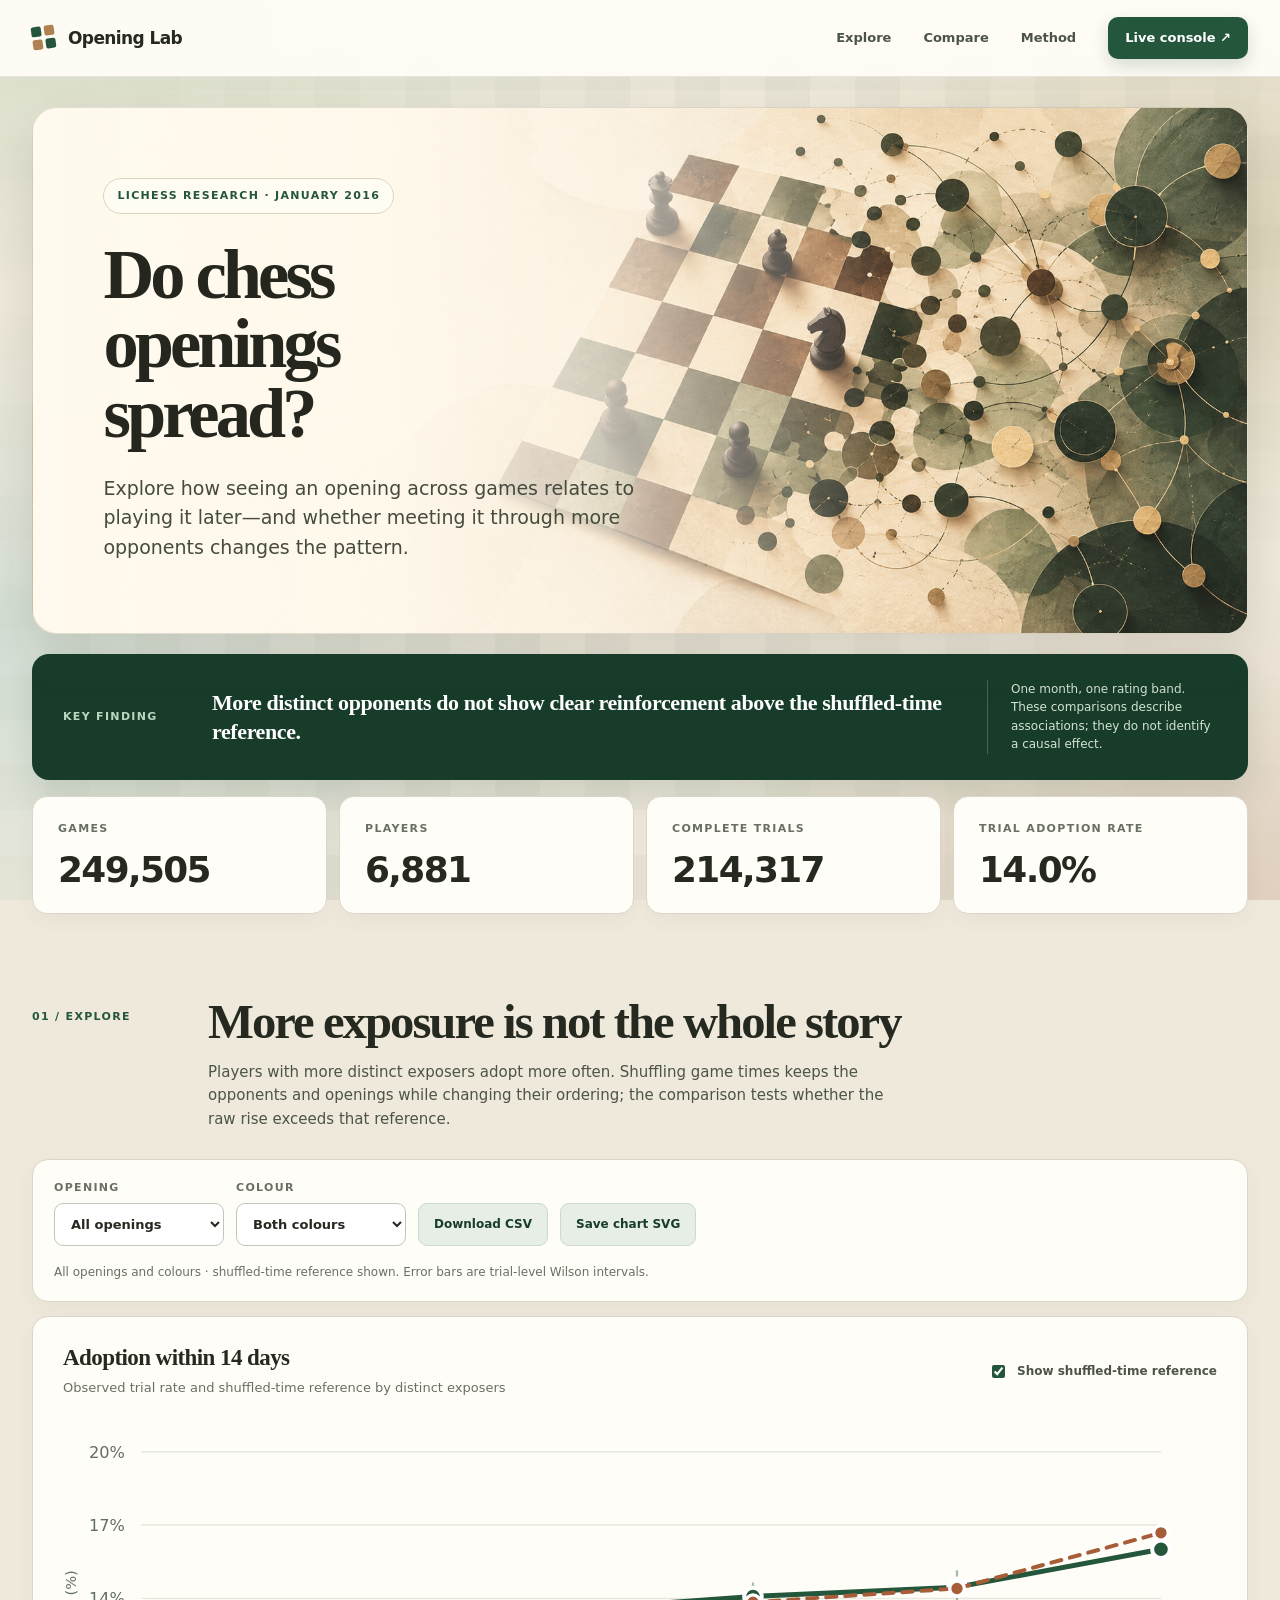
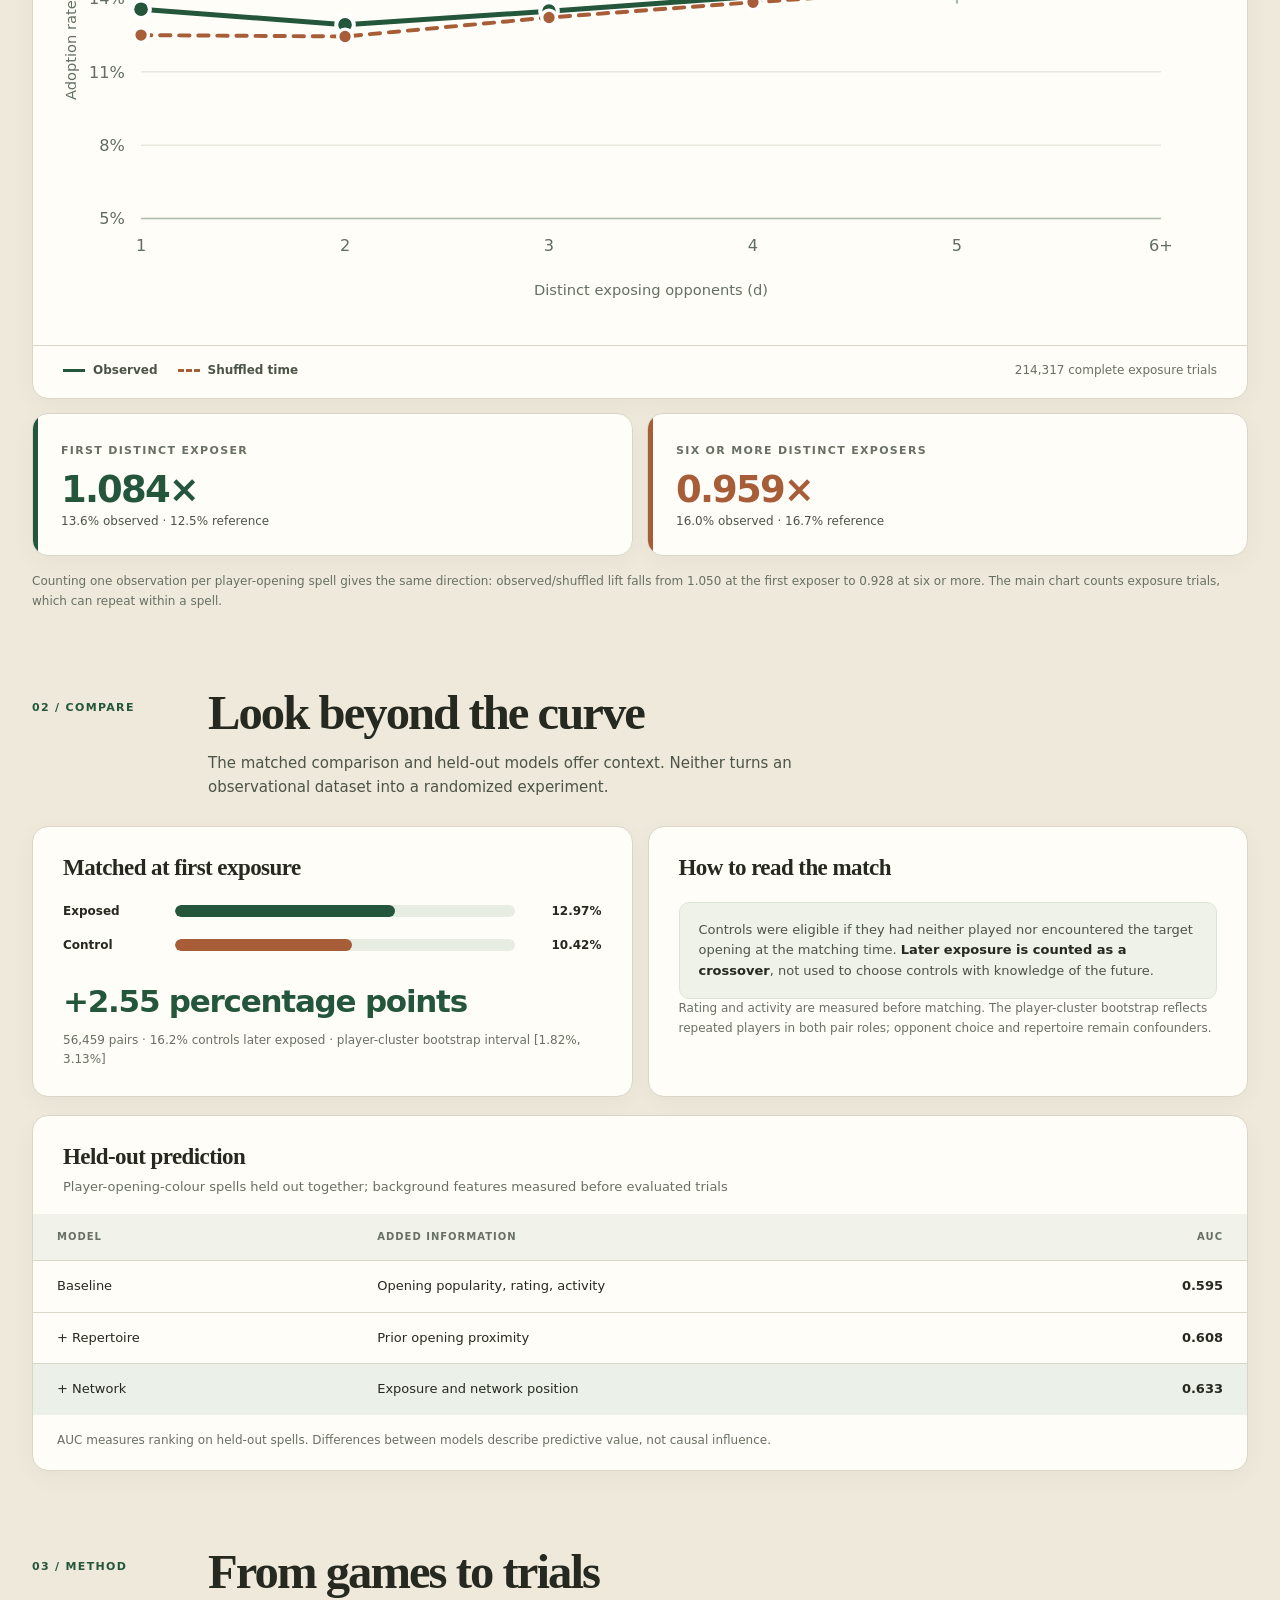
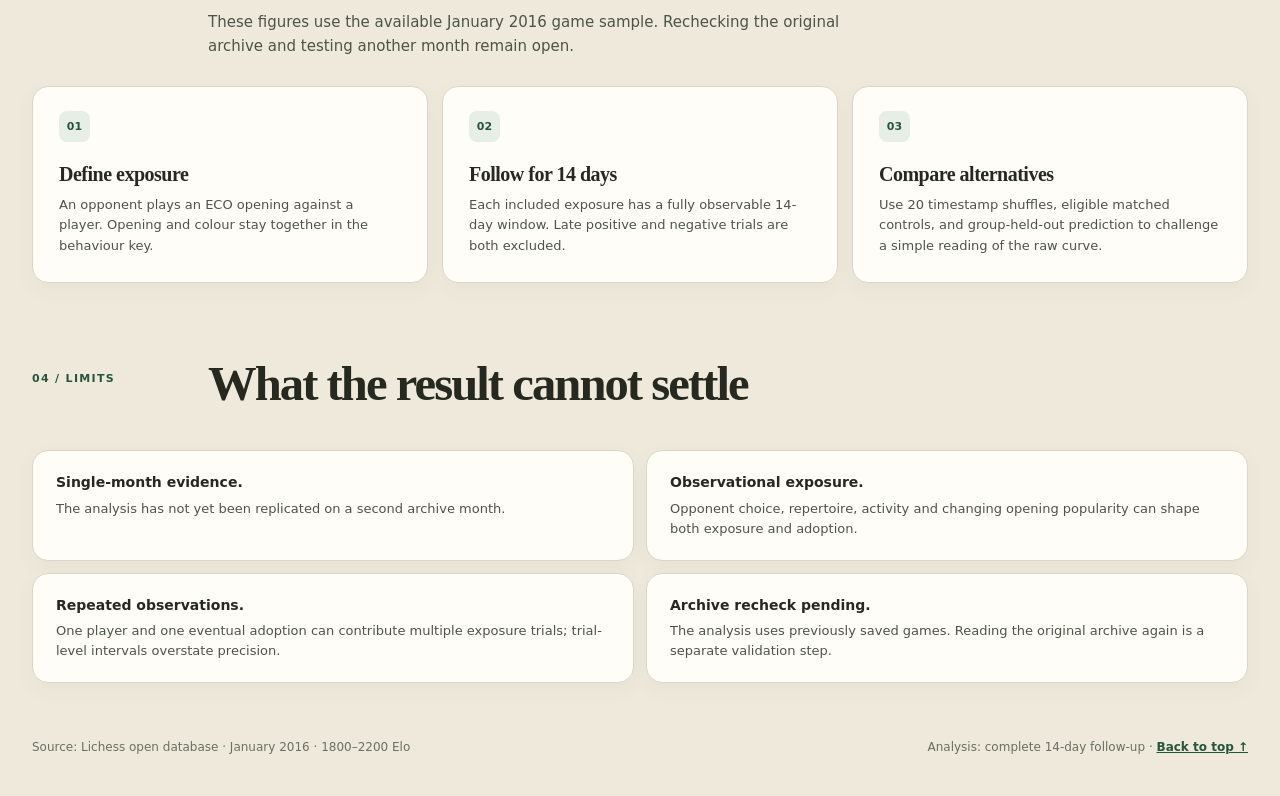
==== commit 217d4047: "Polish chess findings and simplify live console" ====
--- a/site/index.html
+++ b/site/index.html
@@ -15,366 +15,245 @@
 </style>
 <title>Opening Diffusion · Research Dashboard</title>
 <meta name="description" content="An observational analysis of chess-opening adoption in a Lichess player network.">
-<style>
-
-:root{
-  color-scheme:light;
-  --paper:#f5f7fb;--card:#fff;--ink:#17243a;--soft:#47566d;--muted:#69778b;
-  --line:#e4e9f1;--line-strong:#cbd5e2;--blue:#2b62e8;--red:#df6a56;
-  --green:#218a76;--wash:#eef4ff;--navy:#132542;
-  --mono:ui-monospace,SFMono-Regular,Consolas,monospace;
-  --body:Inter,"Segoe UI Variable","Segoe UI",system-ui,sans-serif;
-  --display:Inter,"Segoe UI Variable","Segoe UI",system-ui,sans-serif;
-  font-synthesis:none;
-}
-*{box-sizing:border-box}
-html{scroll-behavior:smooth;scroll-padding-top:90px}
-body{margin:0;background:var(--paper);color:var(--ink);font:15px/1.58 var(--body)}
-button,select{font:inherit}
-button,a,select{outline-offset:3px}
-a{color:inherit}
-.wrap{width:min(1160px,calc(100% - 44px));margin-inline:auto}
-.topbar{position:sticky;top:0;z-index:10;background:rgba(255,255,255,.96);border-bottom:1px solid var(--line);backdrop-filter:blur(16px)}
-.topbar-inner{min-height:72px;display:flex;justify-content:space-between;align-items:center;gap:24px}
-.brand{display:inline-flex;align-items:center;gap:12px;text-decoration:none;color:var(--ink);font-size:15px;font-weight:800;letter-spacing:-.025em;white-space:nowrap}
-.mark{display:grid;grid-template-columns:repeat(2,9px);grid-template-rows:repeat(2,9px);gap:3px;transform:rotate(-7deg)}
-.mark i{display:block;background:var(--blue);border-radius:2px}
-.mark i:nth-child(2),.mark i:nth-child(3){background:#8db2fb}
-.nav{display:flex;align-items:center;gap:30px}
-.nav a{text-decoration:none;color:var(--soft);font-size:13px;font-weight:650}
-.nav a:hover{color:var(--blue)}
-.nav .live-link{color:#fff;background:var(--blue);padding:10px 15px;border-radius:11px;box-shadow:0 5px 13px rgba(43,98,232,.15)}
-.nav .live-link:hover{color:#fff;background:#174ed7}
-h1,h2,h3,p{margin-top:0}
-.hero{position:relative;isolation:isolate;overflow:hidden;display:grid;grid-template-columns:minmax(0,1.5fr) minmax(250px,.8fr);align-items:end;gap:48px;margin-top:24px;padding:58px 62px 60px;background:linear-gradient(122deg,#142b50 0%,#172f56 52%,#123d62 100%);border-radius:26px;box-shadow:0 20px 44px rgba(17,40,80,.14)}
-.hero::before{content:"";position:absolute;z-index:-1;width:440px;height:440px;border:1px solid rgba(255,255,255,.1);border-radius:50%;right:-120px;top:-220px;box-shadow:0 0 0 56px rgba(255,255,255,.025),0 0 0 115px rgba(255,255,255,.018)}
-.hero::after{content:"";position:absolute;z-index:-1;inset:auto 0 0 auto;width:360px;height:260px;background:linear-gradient(90deg,transparent 49%,rgba(255,255,255,.035) 50%) 0 0/44px 44px,linear-gradient(transparent 49%,rgba(255,255,255,.035) 50%) 0 0/44px 44px;mask-image:linear-gradient(105deg,transparent,#000)}
-.kicker,.eyebrow{font:750 11px/1.3 var(--body);letter-spacing:.14em;text-transform:uppercase;color:#9fc3ff}
-.kicker{display:inline-flex;align-items:center;margin:0 0 22px;padding:8px 12px;background:rgba(255,255,255,.09);border:1px solid rgba(255,255,255,.13);border-radius:999px}
-h1{font:780 clamp(42px,4.9vw,62px)/1.07 var(--display);letter-spacing:-.055em;color:#fff;max-width:13ch;margin-bottom:19px}
-.hero-lead{font-size:17px;line-height:1.55;color:#d8e5f8;max-width:59ch;margin:0}
-.question{background:rgba(255,255,255,.11);border:1px solid rgba(255,255,255,.21);border-radius:18px;padding:24px 26px;box-shadow:0 12px 30px rgba(4,19,44,.1)}
-.question .eyebrow{margin:0 0 11px}
-.question p:last-child{font-size:19px;font-weight:680;line-height:1.38;letter-spacing:-.025em;color:#fff;margin:0}
-.summary{display:grid;grid-template-columns:120px minmax(0,1fr) 240px;align-items:center;gap:28px;margin-top:18px;padding:24px 30px;background:var(--card);border:1px solid var(--line);border-radius:18px;box-shadow:0 5px 18px rgba(31,57,94,.04)}
-.summary-label{color:var(--blue);font-size:11px;font-weight:800;letter-spacing:.12em;text-transform:uppercase}
-.summary-copy{font-size:19px;line-height:1.35;letter-spacing:-.025em;font-weight:760;margin:0}
-.summary-note{border-left:1px solid var(--line);padding-left:23px;color:var(--muted);font-size:12px;line-height:1.5;margin:0}
-.stats{display:grid;grid-template-columns:repeat(4,minmax(0,1fr));gap:12px;margin:16px 0 12px}
-.stats div{padding:21px 24px;background:var(--card);border:1px solid var(--line);border-radius:16px;box-shadow:0 4px 12px rgba(31,57,94,.025)}
-.stats dt{color:var(--muted);font-size:10px;font-weight:800;letter-spacing:.12em;text-transform:uppercase;margin-bottom:8px}
-.stats dd{margin:0;font-size:30px;line-height:1.1;font-weight:780;letter-spacing:-.04em;font-variant-numeric:tabular-nums}
-.section{padding:68px 0 2px}
-.section-head{display:grid;grid-template-columns:150px minmax(0,1fr);align-items:start;gap:25px;margin-bottom:24px}
-.section-index{color:var(--blue);font-size:11px;font-weight:800;letter-spacing:.12em;text-transform:uppercase;padding-top:9px}
-h2{font-size:clamp(28px,3.2vw,40px);line-height:1.12;font-weight:780;letter-spacing:-.045em;margin-bottom:10px}
-.section-head p{max-width:68ch;color:var(--soft);margin:0}
-.card{background:var(--card);border:1px solid var(--line);border-radius:19px;box-shadow:0 6px 22px rgba(30,55,92,.04);overflow:hidden}
-.card-head{display:flex;justify-content:space-between;align-items:center;gap:22px;padding:23px 28px 15px}
-h3{font-size:20px;line-height:1.25;font-weight:750;letter-spacing:-.025em;margin-bottom:4px}
-.card-head p{color:var(--muted);font-size:12px;margin:0}
-.explorer-tools{display:flex;align-items:end;gap:12px;flex-wrap:wrap;padding:20px 22px;margin:0 0 14px;background:var(--card);border:1px solid var(--line);border-radius:18px;box-shadow:0 4px 18px rgba(30,55,92,.035)}
-.explorer-tools label{display:grid;gap:6px;color:var(--muted);font-size:10px;font-weight:800;letter-spacing:.12em;text-transform:uppercase}
-.explorer-tools select{min-height:40px;min-width:170px;max-width:250px;padding:0 33px 0 12px;background:#fff;color:var(--ink);border:1px solid var(--line-strong);border-radius:10px;font-size:13px;font-weight:600;letter-spacing:0;text-transform:none}
-.explorer-tools button{min-height:40px;cursor:pointer;padding:0 14px;background:var(--wash);color:var(--blue);border:1px solid #dce7ff;border-radius:10px;font-size:12px;font-weight:750}
-.explorer-tools button:hover{background:#dce8ff}
-.explorer-tools p{flex-basis:100%;font-size:12px;color:var(--muted);margin:5px 0 0}
-.chart-wrap{padding:0 20px 12px}
-.chart{display:block;width:100%;height:auto;overflow:visible}
-.chart .grid{stroke:#e8edf5}
-.chart .axis{stroke:#bcc9da}
-.chart text{font:11px var(--body);fill:#67768c}
-.chart .axis-title{fill:#78869b;font-size:10px}
-.chart .observed{stroke:var(--blue);fill:none;stroke-width:3.4;stroke-linejoin:round;stroke-linecap:round}
-.chart .null{stroke:var(--red);fill:none;stroke-width:2.7;stroke-dasharray:7 6;stroke-linecap:round}
-.chart .point-observed{fill:var(--blue);stroke:#fff;stroke-width:2.7}
-.chart .point-null{fill:var(--red);stroke:#fff;stroke-width:2.3}
-.chart .uncertainty{stroke:var(--blue);stroke-width:1.5;opacity:.38}
-.chart .reference{stroke:var(--line-strong);stroke-dasharray:4 5}
-.toggle{display:inline-flex;align-items:center;gap:8px;white-space:nowrap;color:var(--soft);font-size:12px;font-weight:600;cursor:pointer}
-.toggle input{accent-color:var(--blue)}
-.chart-note{display:flex;justify-content:space-between;gap:12px;flex-wrap:wrap;padding:15px 28px 18px;border-top:1px solid var(--line);color:var(--muted);font-size:12px}
-.legend{display:flex;gap:20px;align-items:center;flex-wrap:wrap;color:var(--soft);font-weight:650}
-.legend i{display:inline-block;width:22px;border-top:3px solid var(--blue);vertical-align:middle;margin-right:8px}
-.legend i.null-key{border-color:var(--red);border-top-style:dashed}
-.compare{display:grid;grid-template-columns:repeat(2,minmax(0,1fr));gap:14px;margin-top:14px}
-.compare-item{position:relative;overflow:hidden;padding:22px 26px;background:var(--card);border:1px solid var(--line);border-radius:18px}
-.compare-item::before{content:"";position:absolute;inset:0 auto 0 0;width:5px;background:var(--blue)}
-.compare-item:last-child::before{background:var(--red)}
-.compare-item .label{color:var(--muted);font-size:10px;font-weight:800;letter-spacing:.12em;text-transform:uppercase}
-.compare-item strong{display:block;margin:5px 0 2px;font-size:34px;line-height:1.2;letter-spacing:-.045em;font-weight:800;font-variant-numeric:tabular-nums}
-.compare-item:first-child strong{color:var(--blue)}
-.compare-item:last-child strong{color:var(--red)}
-.compare-item p{color:var(--soft);font-size:12px;margin:0}
-.footnote{font-size:12px;line-height:1.6;color:var(--muted);margin:14px 0 0}
-.two-col{display:grid;grid-template-columns:minmax(0,1.07fr) minmax(0,.93fr);gap:16px}
-.analysis-card{padding:26px 28px}
-.analysis-card h3{margin-bottom:18px}
-.bar-row{display:grid;grid-template-columns:108px 1fr 65px;align-items:center;gap:12px;margin:14px 0;font-size:12px;font-weight:650}
-.bar{height:12px;background:#eef1f6;border-radius:999px;overflow:hidden}
-.bar i{display:block;height:100%;background:var(--blue);border-radius:999px}
-.bar-row.control .bar i{background:var(--red)}
-.bar-row b{text-align:right;font-weight:750;font-variant-numeric:tabular-nums}
-.big-delta{margin:20px 0 6px;color:var(--blue);font-size:30px;font-weight:800;letter-spacing:-.04em}
-.small{font-size:12px;line-height:1.55;color:var(--muted);margin-bottom:0}
-.callout{padding:16px 18px;background:#f5f8fe;border:1px solid #e6edfb;border-radius:12px;color:var(--soft);font-size:13px}
-.callout p{margin:0}
-.callout b{color:var(--ink)}
-.table-scroll{overflow-x:auto}
-table{border-collapse:collapse;width:100%;min-width:540px;font-variant-numeric:tabular-nums}
-th,td{padding:14px 23px;border-bottom:1px solid var(--line);text-align:left}
-th{background:#f8faff;color:var(--muted);font-size:10px;font-weight:800;letter-spacing:.1em;text-transform:uppercase}
-td{font-size:13px}
-tr:last-child td{border-bottom:0}
-td.num{text-align:right;font-weight:800}
-tr.highlight{background:#f0f5ff}
-.method-grid{display:grid;grid-template-columns:repeat(3,minmax(0,1fr));gap:14px}
-.method-step{padding:23px 24px 25px;background:var(--card);border:1px solid var(--line);border-radius:17px}
-.method-step b{display:inline-flex;align-items:center;justify-content:center;width:30px;height:30px;background:var(--wash);color:var(--blue);border-radius:9px;font-size:11px;font-weight:800}
-.method-step h3{font-size:17px;margin:18px 0 9px}
-.method-step p{font-size:12px;color:var(--soft);margin:0}
-.limit-list{display:grid;grid-template-columns:repeat(2,minmax(0,1fr));gap:12px;list-style:none;padding:0;margin:0}
-.limit-list li{padding:20px 22px;background:var(--card);border:1px solid var(--line);border-radius:15px;color:var(--soft);font-size:13px}
-.limit-list b{display:block;color:var(--ink);margin-bottom:5px;font-size:14px}
-footer{display:flex;justify-content:space-between;gap:18px;flex-wrap:wrap;padding:55px 0 38px;color:var(--muted);font-size:12px}
-footer a{color:var(--blue);font-weight:700}
-@media(max-width:850px){
-  .hero{grid-template-columns:1fr;align-items:start;gap:26px;padding:43px 42px}
-  .question{max-width:550px}
-  .summary{grid-template-columns:120px 1fr}
-  .summary-note{grid-column:2;border-left:0;padding-left:0}
-  .section-head{grid-template-columns:1fr;gap:5px}
-  .section-index{padding:0}
-  .two-col{grid-template-columns:1fr}
-  .method-grid{grid-template-columns:1fr}
-}
-@media(max-width:620px){
-  .wrap{width:calc(100% - 28px)}
-  .topbar-inner{min-height:62px;gap:8px}
-  .brand{font-size:13px;gap:8px}
-  .mark{grid-template-columns:repeat(2,7px);grid-template-rows:repeat(2,7px)}
-  .nav{gap:10px}
-  .nav a{font-size:11px}
-  .nav a:not(.live-link){display:none}
-  .nav .live-link{padding:8px 10px;border-radius:9px}
-  .hero{margin-top:14px;padding:34px 25px 26px;border-radius:19px;gap:25px}
-  .hero::after{display:none}
-  .kicker{font-size:9px;margin-bottom:17px}
-  h1{font-size:clamp(36px,9vw,48px);max-width:14ch}
-  .hero-lead{font-size:14px}
-  .question{padding:17px 18px;border-radius:13px}
-  .question p:last-child{font-size:16px}
-  .summary{display:block;padding:20px 21px;border-radius:15px}
-  .summary-label{display:block;margin-bottom:10px}
-  .summary-copy{font-size:17px}
-  .summary-note{border-top:1px solid var(--line);padding:11px 0 0;margin-top:13px}
-  .stats{grid-template-columns:repeat(2,minmax(0,1fr));gap:9px}
-  .stats div{padding:17px 17px;border-radius:14px}
-  .stats dd{font-size:25px}
-  .section{padding-top:55px}
-  h2{font-size:29px}
-  .section-head p{font-size:13px}
-  .explorer-tools{padding:16px}
-  .explorer-tools label{flex:1 1 130px}
-  .explorer-tools select{min-width:0;width:100%}
-  .explorer-tools button{flex:1 1 auto}
-  .card-head{display:block;padding:20px 19px 12px}
-  .card-head .toggle{margin-top:12px}
-  .chart-wrap{padding:0 8px 8px}
-  .chart text{font-size:12px}
-  .chart .axis-title{font-size:11px}
-  .chart-note{padding:14px 19px}
-  .compare{grid-template-columns:1fr}
-  .compare-item{padding:19px 21px}
-  .analysis-card{padding:21px}
-  .limit-list{grid-template-columns:1fr}
-  footer{padding-top:42px}
-}
-@media(prefers-reduced-motion:reduce){html{scroll-behavior:auto}}
-
-
-/* Colour fields and the topic illustration give the page a visual focal point. */
-body{
+<style>:root {
+  color-scheme: light;
+  --paper: #eee9db;
+  --surface: #fffdf7;
+  --ink: #25291f;
+  --soft: #4c5448;
+  --muted: #687064;
+  --line: #d9d6c8;
+  --green: #24563c;
+  --green-dark: #173d2a;
+  --rust: #a65d38;
+  --wash: #e7eee6;
+  --body: "Segoe UI Variable", "Segoe UI", system-ui, sans-serif;
+  --display: Georgia, "Times New Roman", serif;
+  font-synthesis: none;
+}
+* { box-sizing: border-box; }
+html { scroll-behavior: smooth; scroll-padding-top: 92px; }
+body {
+  margin: 0;
+  color: var(--ink);
+  font: 15px/1.58 var(--body);
   background:
-    radial-gradient(ellipse 54% 25% at 5% 4%,rgba(151,196,255,.32),transparent 75%),
-    radial-gradient(ellipse 45% 26% at 95% 7%,rgba(255,183,193,.30),transparent 75%),
-    radial-gradient(ellipse 50% 35% at 92% 62%,rgba(140,225,214,.18),transparent 78%),
-    radial-gradient(ellipse 40% 25% at 1% 90%,rgba(182,175,255,.16),transparent 80%),
-    #f7f9fe;
-  background-attachment:fixed;
-}
-.hero{
-  grid-template-columns:minmax(0,1.15fr) minmax(0,.9fr);
-  align-items:center;gap:2px;min-height:420px;
-  padding:45px 26px 40px 54px;
-  background:linear-gradient(122deg,#dcecff 0%,#e6e8ff 54%,#f9e4e7 100%);
-  box-shadow:0 18px 45px rgba(72,99,153,.13);
-}
-.hero::before{
-  width:540px;height:540px;right:-120px;top:-300px;
-  border:1px solid rgba(73,108,184,.17);
-  box-shadow:0 0 0 62px rgba(93,132,202,.055),0 0 0 126px rgba(255,255,255,.14);
-}
-.hero::after{
-  width:480px;height:330px;right:-80px;bottom:-160px;inset:auto -80px -160px auto;
-  border-radius:50%;
-  background:radial-gradient(ellipse,rgba(116,185,245,.23) 0%,rgba(194,155,229,.14) 48%,transparent 73%);
-  mask-image:none;
-}
-.hero > div{position:relative;z-index:1}
-.kicker{color:#315dae;background:rgba(255,255,255,.54);border-color:rgba(91,129,190,.17)}
-.hero h1{color:#172a4a;max-width:13ch}
-.hero-lead{color:#425875;max-width:42ch}
-.hero-art{display:flex;align-items:center;justify-content:center;min-width:0;align-self:stretch;position:relative}
-.hero-art::before{
-  content:"";position:absolute;inset:18% 12%;
-  border-radius:50%;background:rgba(65,111,195,.18);filter:blur(48px)
-}
-.hero-art img{position:relative;display:block;width:100%;max-width:480px;height:auto;filter:drop-shadow(0 18px 18px rgba(49,80,140,.17))}
-@media(max-width:850px){
-  .hero{grid-template-columns:1fr;gap:2px;min-height:0;padding:37px 38px 10px}
-  .hero-art{height:280px}
-  .hero-art img{width:min(100%,430px);max-height:100%;object-fit:contain}
-}
-@media(max-width:620px){
-  body{background-attachment:scroll}
-  .hero{padding:31px 25px 0;gap:0}
-  .hero h1{font-size:clamp(37px,9vw,49px)}
-  .hero-lead{font-size:14px}
-  .hero-art{height:235px;margin:0 -13px -4px}
-  .hero-art::before{inset:20% 10%;filter:blur(30px)}
-  .hero-art img{width:100%;max-height:250px;object-fit:contain}
-}
-
-
-/* Full-viewport artwork stays behind every section as the page scrolls. */
-body{
+    radial-gradient(ellipse 64% 38% at 4% 2%, #d9deca 0%, transparent 78%),
+    radial-gradient(ellipse 53% 42% at 100% 26%, #ded6bc 0%, transparent 79%),
+    radial-gradient(ellipse 62% 48% at 0% 72%, #d4dfd5 0%, transparent 76%),
+    radial-gradient(ellipse 53% 42% at 95% 100%, #decdbc 0%, transparent 78%),
+    var(--paper);
+  background-attachment: fixed;
+}
+body::before {
+  content: "";
+  position: fixed;
+  inset: 0;
+  pointer-events: none;
+  background: linear-gradient(90deg, transparent 49.5%, rgba(45,65,42,.035) 50%) 0 0/90px 90px,
+              linear-gradient(transparent 49.5%, rgba(45,65,42,.035) 50%) 0 0/90px 90px;
+  mask-image: linear-gradient(110deg, transparent, black 50%, transparent);
+}
+[hidden] { display: none !important; }
+button, select { font: inherit; }
+button, a, select, input { outline-offset: 4px; }
+button:focus-visible, a:focus-visible, select:focus-visible, input:focus-visible { outline: 2px solid var(--green); }
+a { color: inherit; }
+h1, h2, h3, p { margin-top: 0; }
+.wrap { width: min(1240px, calc(100% - 64px)); margin-inline: auto; }
+main.wrap, footer.wrap { position: relative; }
+.topbar {
+  position: sticky;
+  top: 0;
+  z-index: 10;
+  background: rgba(255,253,247,.94);
+  border-bottom: 1px solid rgba(49,70,49,.12);
+  backdrop-filter: blur(18px);
+}
+.topbar-inner { min-height: 76px; display: flex; align-items: center; justify-content: space-between; gap: 24px; }
+.brand { display: inline-flex; align-items: center; gap: 13px; font-weight: 780; font-size: 17px; letter-spacing: -.035em; text-decoration: none; white-space: nowrap; }
+.mark { display: grid; grid-template-columns: repeat(2, 10px); grid-template-rows: repeat(2, 10px); gap: 3px; transform: rotate(-8deg); }
+.mark i { display: block; background: var(--green); border-radius: 2px; }
+.mark i:nth-child(2), .mark i:nth-child(3) { background: #ae8150; }
+.nav { display: flex; align-items: center; gap: clamp(15px, 2.5vw, 34px); }
+.nav a { text-decoration: none; color: var(--soft); font-size: 13px; font-weight: 700; }
+.nav a:hover { color: var(--green); }
+.nav .live-link {
+  color: #fff;
+  background: var(--green);
+  padding: 11px 17px;
+  border-radius: 10px;
+  box-shadow: 0 7px 17px rgba(20,64,41,.17);
+}
+.nav .live-link:hover { color: #fff; background: var(--green-dark); }
+.hero {
+  position: relative;
+  isolation: isolate;
+  display: flex;
+  align-items: center;
+  min-height: 485px;
+  margin-top: 30px;
+  overflow: hidden;
+  padding: clamp(44px, 5.5vw, 78px);
+  border: 1px solid rgba(77,67,47,.15);
+  border-radius: 25px;
   background:
-    radial-gradient(ellipse 65% 50% at 6% 8%,rgba(119,183,255,.42),transparent 73%),
-    radial-gradient(ellipse 58% 54% at 95% 13%,rgba(249,153,186,.36),transparent 73%),
-    radial-gradient(ellipse 60% 55% at 90% 76%,rgba(99,215,202,.26),transparent 73%),
-    radial-gradient(ellipse 54% 48% at 4% 88%,rgba(167,150,249,.30),transparent 75%),
-    #edf3ff;
-  background-attachment:fixed;
-}
-body::before{
-  content:"";position:fixed;inset:0;z-index:0;pointer-events:none;
-  background:url("assets/chess-network-hero.png") center center / cover no-repeat;
-  opacity:.19;filter:saturate(1.08);
-}
-main.wrap,footer.wrap{position:relative;z-index:1}
-.summary,.stats div,.explorer-tools,.card,.compare-item,.method-step,.limit-list li{
-  background:rgba(255,255,255,.86);
-  backdrop-filter:blur(12px);
-  -webkit-backdrop-filter:blur(12px);
-  box-shadow:0 8px 22px rgba(52,85,141,.055);
-}
-@media(max-width:620px){
-  body{background-attachment:fixed}
-  body::before{background-position:52% center;opacity:.15}
-  .summary,.stats div,.explorer-tools,.card,.compare-item,.method-step,.limit-list li{
-    background:rgba(255,255,255,.9);
-  }
-}
-
-
-/* The new chessboard-to-network artwork replaces the repeated knight render. */
-body::before{
-  background-image:url("assets/chess-diffusion-landscape.png");
-  background-position:center center;
-  opacity:.16;
-}
-.hero{
-  display:flex;align-items:center;min-height:415px;
-  padding:55px 60px;
-  background:
-    linear-gradient(90deg,rgba(238,244,255,.98) 0%,rgba(235,242,255,.91) 34%,rgba(234,241,255,.25) 65%,rgba(234,241,255,.04) 100%),
-    url("assets/chess-diffusion-landscape.png") center center / cover no-repeat;
-  box-shadow:0 20px 48px rgba(57,84,135,.16);
-}
-.hero::before,.hero::after{display:none}
-.hero > div:first-child{max-width:555px}
-.hero .kicker{background:rgba(255,255,255,.7)}
-.hero h1{max-width:12ch}
-.hero-lead{max-width:40ch}
-@media(max-width:850px){
-  .hero{min-height:440px;padding:43px 40px}
-}
-@media(max-width:620px){
-  body::before{background-position:64% center;opacity:.13}
-  .hero{
-    display:block;min-height:560px;padding:34px 26px;
-    background:
-      linear-gradient(180deg,rgba(238,245,255,.99) 0%,rgba(238,245,255,.97) 60%,rgba(236,242,255,.30) 83%,rgba(236,242,255,.04) 100%),
-      url("assets/chess-diffusion-landscape.png") 67% center / cover no-repeat;
-  }
-  .hero h1{max-width:11ch}
-  .hero-lead{max-width:39ch}
-}
-
-
-/* Chess-club palette: ivory, walnut, forest green, and antique brass. */
-:root{
-  --paper:#f3ecdf;--card:#fffaf1;--ink:#2b2922;--soft:#59564b;--muted:#736e60;
-  --line:#dfd2bd;--line-strong:#b9a88a;--blue:#285b3f;--red:#a46038;
-  --green:#386b4b;--wash:#e9eee3;--navy:#223d2e;
-}
-body{
-  background:
-    radial-gradient(ellipse 65% 50% at 6% 8%,rgba(203,195,153,.39),transparent 73%),
-    radial-gradient(ellipse 58% 54% at 95% 13%,rgba(154,185,145,.32),transparent 73%),
-    radial-gradient(ellipse 60% 55% at 90% 76%,rgba(191,145,104,.27),transparent 73%),
-    radial-gradient(ellipse 54% 48% at 4% 88%,rgba(132,158,112,.25),transparent 75%),
-    #f2ebdd;
-  background-attachment:fixed;
-}
-body::before{
-  background-image:url("assets/chess-diffusion-walnut.png");
-  opacity:.16;
-}
-.topbar{background:rgba(255,251,242,.96)}
-.mark i{background:var(--blue)}
-.mark i:nth-child(2),.mark i:nth-child(3){background:#b58a55}
-.nav .live-link{background:var(--blue);box-shadow:0 5px 13px rgba(40,91,63,.17)}
-.nav .live-link:hover{background:#1e4932}
-.hero{
-  background:
-    linear-gradient(90deg,rgba(252,247,235,.98) 0%,rgba(250,245,232,.92) 34%,rgba(250,245,232,.25) 65%,rgba(250,245,232,.04) 100%),
-    url("assets/chess-diffusion-walnut.png") center center / cover no-repeat;
-  box-shadow:0 20px 48px rgba(79,64,41,.16);
-}
-.hero .kicker{color:var(--blue);background:rgba(255,251,240,.74);border-color:rgba(106,112,71,.20)}
-.hero h1{color:#29291e}
-.hero-lead{color:#4e4d3e}
-.summary,.stats div,.explorer-tools,.card,.compare-item,.method-step,.limit-list li{
-  background:rgba(255,251,242,.90);
-  border-color:var(--line);
-  box-shadow:0 8px 22px rgba(91,75,48,.055);
-}
-.explorer-tools select{background:#fffaf1;border-color:var(--line-strong)}
-.explorer-tools button{background:#e9eee3;border-color:#d3dfcf;color:var(--blue)}
-.explorer-tools button:hover{background:#dbe8d6}
-.chart .grid{stroke:#e8decc}
-.chart .axis{stroke:#b9aa8e}
-.chart text{fill:#6a695c}
-.chart .axis-title{fill:#787667}
-.callout{background:#f2efe5;border-color:#e4d9c6}
-th{background:#f4f0e7}
-tr.highlight{background:#e9eee3}
-.method-step b{background:#e7ecdf}
-@media(max-width:620px){
-  body{background-attachment:fixed}
-  body::before{opacity:.13}
-  .hero{
-    background:
-      linear-gradient(180deg,rgba(251,247,236,.99) 0%,rgba(251,247,236,.97) 60%,rgba(251,247,236,.31) 83%,rgba(251,247,236,.04) 100%),
-      url("assets/chess-diffusion-walnut.png") 67% center / cover no-repeat;
-  }
-  .summary,.stats div,.explorer-tools,.card,.compare-item,.method-step,.limit-list li{
-    background:rgba(255,251,242,.93);
-  }
-}
-
+    linear-gradient(90deg, rgba(255,250,239,.99) 0%, rgba(255,249,236,.98) 29%, rgba(255,248,235,.74) 47%, rgba(255,248,235,.07) 71%),
+    url("assets/chess-diffusion-walnut.png") 50% 51% / cover no-repeat;
+  box-shadow: 0 22px 52px rgba(62,56,39,.14);
+}
+.hero > div { max-width: 540px; }
+.kicker, .eyebrow, .section-index, .summary-label, .stats dt, .compare-item .label, .explorer-tools label {
+  font-size: 11px;
+  font-weight: 800;
+  letter-spacing: .12em;
+  text-transform: uppercase;
+}
+.kicker { display: inline-block; color: var(--green); background: rgba(255,253,245,.85); border: 1px solid #d8d5bf; border-radius: 999px; padding: 8px 13px; margin-bottom: 26px; }
+h1 { color: #25271e; font: 700 clamp(48px, 5.5vw, 76px)/.99 var(--display); letter-spacing: -.055em; max-width: 10ch; margin-bottom: 25px; text-wrap: balance; }
+.hero-lead { max-width: 45ch; margin: 0; color: #454b3e; font-size: clamp(16px, 1.5vw, 19px); line-height: 1.55; }
+.summary {
+  display: grid;
+  grid-template-columns: 125px minmax(0, 1fr) 230px;
+  gap: 24px;
+  align-items: center;
+  margin-top: 20px;
+  padding: 26px 31px;
+  background: var(--green-dark);
+  color: #fff;
+  border-radius: 17px;
+  box-shadow: 0 14px 35px rgba(20,61,42,.13);
+}
+.summary-label { color: #bdd6be; }
+.summary-copy { margin: 0; font: 600 22px/1.32 var(--display); letter-spacing: -.018em; }
+.summary-note { border-left: 1px solid rgba(255,255,255,.2); padding-left: 23px; margin: 0; color: #d4e2d3; font-size: 12px; line-height: 1.55; }
+.stats { display: grid; grid-template-columns: repeat(4, minmax(0,1fr)); gap: 12px; margin: 16px 0 7px; }
+.stats div { background: var(--surface); border: 1px solid var(--line); border-radius: 15px; padding: 23px 25px; box-shadow: 0 7px 20px rgba(71,62,40,.045); }
+.stats dt { color: var(--muted); margin-bottom: 13px; }
+.stats dd { margin: 0; font-size: clamp(26px, 2.8vw, 37px); font-weight: 750; line-height: 1.1; letter-spacing: -.045em; font-variant-numeric: tabular-nums; }
+.section { padding: 75px 0 0; }
+.section-head { display: grid; grid-template-columns: 156px minmax(0,1fr); gap: 20px; align-items: start; margin-bottom: 27px; }
+.section-index { color: var(--green); padding-top: 12px; }
+h2 { font: 700 clamp(34px, 3.8vw, 49px)/1.07 var(--display); letter-spacing: -.04em; margin-bottom: 13px; text-wrap: balance; }
+.section-head p { max-width: 72ch; color: var(--soft); margin: 0; font-size: 15px; }
+.card, .explorer-tools, .compare-item, .method-step, .limit-list li { background: var(--surface); border: 1px solid var(--line); border-radius: 16px; box-shadow: 0 7px 22px rgba(71,62,40,.045); }
+.card { overflow: hidden; }
+.card-head { display: flex; align-items: center; justify-content: space-between; gap: 24px; padding: 27px 30px 17px; }
+h3 { font: 700 23px/1.2 var(--display); letter-spacing: -.025em; margin-bottom: 6px; }
+.card-head p { color: var(--muted); font-size: 13px; margin: 0; }
+.explorer-tools { display: flex; align-items: end; gap: 12px; flex-wrap: wrap; padding: 19px 21px; margin-bottom: 14px; }
+.explorer-tools label { display: grid; gap: 7px; color: var(--muted); }
+.explorer-tools select { min-width: 170px; max-width: 255px; min-height: 43px; padding: 0 33px 0 12px; background: #fff; color: var(--ink); border: 1px solid #bfc9b9; border-radius: 9px; font-size: 13px; font-weight: 650; letter-spacing: 0; text-transform: none; }
+.explorer-tools button { min-height: 43px; padding: 0 15px; cursor: pointer; background: var(--wash); color: var(--green-dark); border: 1px solid #cbdaca; border-radius: 9px; font-size: 12px; font-weight: 750; }
+.explorer-tools button:hover { background: #dce9db; }
+.explorer-tools p { flex-basis: 100%; margin: 5px 0 0; color: var(--muted); font-size: 12px; }
+.chart-wrap { min-height: 320px; display: grid; place-items: center; padding: 0 20px 16px; }
+.chart { display: block; width: 100%; height: auto; overflow: visible; }
+.chart-empty { color: var(--soft); text-align: center; max-width: 35ch; padding: 40px 20px; }
+.chart .grid { stroke: #e5e9dd; }
+.chart .axis { stroke: #aebaaa; }
+.chart text { font: 11px var(--body); fill: #616d60; }
+.chart .axis-title { fill: #637062; font-size: 10px; }
+.chart .observed { stroke: var(--green); fill: none; stroke-width: 3.4; stroke-linejoin: round; stroke-linecap: round; }
+.chart .null { stroke: var(--rust); fill: none; stroke-width: 2.7; stroke-dasharray: 7 6; stroke-linecap: round; }
+.chart .point-observed { fill: var(--green); stroke: #fff; stroke-width: 2.7; }
+.chart .point-null { fill: var(--rust); stroke: #fff; stroke-width: 2.3; }
+.chart .uncertainty { stroke: var(--green); stroke-width: 1.5; opacity: .4; }
+.toggle { display: inline-flex; align-items: center; gap: 9px; white-space: nowrap; color: var(--soft); font-size: 12px; font-weight: 650; cursor: pointer; }
+.toggle input { accent-color: var(--green); }
+.chart-note { display: flex; align-items: center; justify-content: space-between; gap: 12px; flex-wrap: wrap; padding: 15px 30px 18px; border-top: 1px solid var(--line); color: var(--muted); font-size: 12px; }
+.legend { display: flex; align-items: center; gap: 20px; flex-wrap: wrap; color: var(--soft); font-weight: 700; }
+.legend i { display: inline-block; width: 22px; border-top: 3px solid var(--green); vertical-align: middle; margin-right: 8px; }
+.legend i.null-key { border-color: var(--rust); border-top-style: dashed; }
+.compare { display: grid; grid-template-columns: repeat(2,minmax(0,1fr)); gap: 14px; margin-top: 14px; }
+.compare-item { position: relative; overflow: hidden; padding: 24px 28px; }
+.compare-item::before { content: ""; position: absolute; inset: 0 auto 0 0; width: 5px; background: var(--green); }
+.compare-item:last-child::before { background: var(--rust); }
+.compare-item .label { color: var(--muted); }
+.compare-item strong { display: block; margin: 7px 0 2px; font-size: 37px; line-height: 1.13; font-weight: 760; letter-spacing: -.05em; font-variant-numeric: tabular-nums; }
+.compare-item:first-child strong { color: var(--green); }
+.compare-item:last-child strong { color: var(--rust); }
+.compare-item p { color: var(--soft); font-size: 12px; margin: 0; }
+.footnote { color: var(--muted); font-size: 12px; line-height: 1.65; margin: 16px 0 0; }
+.two-col { display: grid; grid-template-columns: 1fr 1fr; gap: 15px; }
+.analysis-card { padding: 27px 30px; }
+.analysis-card h3 { margin-bottom: 20px; }
+.bar-row { display: grid; grid-template-columns: 100px 1fr 75px; gap: 12px; align-items: center; margin: 15px 0; font-size: 12px; font-weight: 700; }
+.bar { height: 12px; background: #e8ede4; border-radius: 999px; overflow: hidden; }
+.bar i { display: block; height: 100%; border-radius: inherit; background: var(--green); }
+.bar-row.control .bar i { background: var(--rust); }
+.bar-row b { text-align: right; font-variant-numeric: tabular-nums; }
+.big-delta { color: var(--green); font-size: 31px; font-weight: 780; letter-spacing: -.04em; margin: 22px 0 5px; }
+.small { color: var(--muted); font-size: 12px; line-height: 1.6; margin-bottom: 0; }
+.callout { padding: 17px 19px; background: #eef2e9; border: 1px solid #dce6d6; border-radius: 10px; color: var(--soft); font-size: 13px; }
+.callout p { margin: 0; }
+.callout b { color: var(--ink); }
+.table-scroll { overflow-x: auto; }
+table { border-collapse: collapse; width: 100%; min-width: 540px; font-variant-numeric: tabular-nums; }
+th, td { padding: 15px 24px; border-bottom: 1px solid var(--line); text-align: left; }
+th { background: #f1f3eb; color: var(--muted); font-size: 10px; font-weight: 800; letter-spacing: .1em; text-transform: uppercase; }
+td { font-size: 13px; }
+tr:last-child td { border-bottom: 0; }
+td.num { text-align: right; font-weight: 800; }
+tr.highlight { background: #ebf1e9; }
+.method-grid { display: grid; grid-template-columns: repeat(3,minmax(0,1fr)); gap: 14px; }
+.method-step { padding: 24px 26px 26px; }
+.method-step b { display: inline-grid; place-items: center; width: 31px; height: 31px; border-radius: 8px; background: var(--wash); color: var(--green); font-size: 11px; }
+.method-step h3 { margin: 20px 0 9px; font-size: 20px; }
+.method-step p { color: var(--soft); font-size: 13px; margin: 0; }
+.limit-list { display: grid; grid-template-columns: repeat(2,minmax(0,1fr)); gap: 12px; list-style: none; padding: 0; margin: 0; }
+.limit-list li { padding: 20px 23px; color: var(--soft); font-size: 13px; }
+.limit-list b { display: block; color: var(--ink); margin-bottom: 5px; font-size: 14px; }
+footer { display: flex; justify-content: space-between; gap: 18px; flex-wrap: wrap; padding: 55px 0 39px; color: var(--muted); font-size: 12px; }
+footer a { color: var(--green); font-weight: 750; }
+@media (max-width: 900px) {
+  .summary { grid-template-columns: 110px 1fr; }
+  .summary-note { grid-column: 2; border: 0; padding-left: 0; }
+  .section-head { grid-template-columns: 1fr; gap: 6px; }
+  .section-index { padding-top: 0; }
+  .two-col { grid-template-columns: 1fr; }
+}
+@media (max-width: 650px) {
+  html { scroll-padding-top: 70px; }
+  body { background-attachment: scroll; }
+  .wrap { width: calc(100% - 28px); }
+  .topbar-inner { min-height: 64px; gap: 10px; }
+  .brand { font-size: 14px; gap: 9px; }
+  .mark { grid-template-columns: repeat(2,8px); grid-template-rows: repeat(2,8px); }
+  .nav { gap: 9px; }
+  .nav a:not(.live-link) { display: none; }
+  .nav .live-link { font-size: 11px; padding: 9px 11px; }
+  .hero { min-height: 570px; align-items: flex-start; margin-top: 14px; padding: 31px 26px; border-radius: 18px;
+    background: linear-gradient(180deg, rgba(255,250,240,.99) 0%, rgba(255,250,240,.99) 48%, rgba(255,250,240,.76) 63%, rgba(255,250,240,.06) 86%), url("assets/chess-diffusion-walnut.png") 66% center / cover no-repeat; }
+  .kicker { font-size: 9px; margin-bottom: 22px; }
+  h1 { font-size: clamp(42px, 11vw, 58px); max-width: 10ch; margin-bottom: 18px; }
+  .hero-lead { max-width: 38ch; font-size: 15px; }
+  .summary { display: block; padding: 22px 23px; }
+  .summary-label { display: block; margin-bottom: 10px; }
+  .summary-copy { font-size: 20px; }
+  .summary-note { border-top: 1px solid rgba(255,255,255,.2); padding-top: 12px; margin-top: 15px; }
+  .stats { grid-template-columns: repeat(2,minmax(0,1fr)); gap: 9px; }
+  .stats div { padding: 18px; }
+  .stats dt { font-size: 9px; margin-bottom: 9px; }
+  .stats dd { font-size: 27px; }
+  .section { padding-top: 59px; }
+  h2 { font-size: 36px; }
+  .section-head p { font-size: 13px; }
+  .explorer-tools { padding: 16px; }
+  .explorer-tools label { flex: 1 1 135px; }
+  .explorer-tools select { width: 100%; min-width: 0; }
+  .explorer-tools button { flex: 1 1 auto; }
+  .card-head { display: block; padding: 21px 20px 13px; }
+  .card-head .toggle { margin-top: 14px; white-space: normal; }
+  .chart-wrap { min-height: 250px; padding: 0 7px 7px; }
+  .chart-note { padding: 14px 19px; }
+  .compare, .method-grid, .limit-list { grid-template-columns: 1fr; }
+  .compare-item { padding: 21px 23px; }
+  .analysis-card { padding: 22px; }
+  .bar-row { grid-template-columns: 72px 1fr 65px; gap: 8px; }
+  footer { padding-top: 44px; }
+}
+@media (prefers-reduced-motion: reduce) { html { scroll-behavior: auto; } }
 </style>
 </head>
 <body>
@@ -418,14 +297,14 @@
     </div>
     <div class="card">
       <div class="card-head"><div><h3>Adoption within 14 days</h3><p id="chart-subtitle">Observed trial rate and shuffled-time reference by distinct exposers</p></div>
-        <label class="toggle"><input type="checkbox" id="show-null" checked> Show shuffled-time reference</label>
+        <label class="toggle" id="show-null-wrap"><input type="checkbox" id="show-null" checked> Show shuffled-time reference</label>
       </div>
-      <div class="chart-wrap"><svg class="chart" id="curve-chart" viewBox="0 0 800 350" role="img" aria-label="Adoption rates by distinct exposers"></svg></div>
+      <div class="chart-wrap"><svg class="chart" id="curve-chart" viewBox="0 0 800 350" role="img" aria-label="Adoption rates by distinct exposers"></svg><p class="chart-empty" id="chart-empty" hidden>No complete trials match this selection. Try another opening or colour.</p></div>
       <div class="chart-note"><span class="legend"><span><i></i>Observed</span><span id="null-legend"><i class="null-key"></i>Shuffled time</span></span><span id="curve-note"></span></div>
     </div>
     <div class="compare">
-      <div class="compare-item"><span class="label">First distinct exposer</span><strong id="first-lift">—</strong><p id="first-detail">Observed / shuffled-time rate</p></div>
-      <div class="compare-item"><span class="label">Six or more distinct exposers</span><strong id="last-lift">—</strong><p id="last-detail">Observed / shuffled-time rate</p></div>
+      <div class="compare-item"><span class="label" id="first-label">First distinct exposer</span><strong id="first-lift">—</strong><p id="first-detail">Observed / shuffled-time rate</p></div>
+      <div class="compare-item"><span class="label" id="last-label">Six or more distinct exposers</span><strong id="last-lift">—</strong><p id="last-detail">Observed / shuffled-time rate</p></div>
     </div>
     <p class="footnote">Counting one observation per player-opening spell gives the same direction: observed/shuffled lift falls from 1.050 at the first exposer to 0.928 at six or more. The main chart counts exposure trials, which can repeat within a spell.</p>
   </section>
@@ -502,10 +381,22 @@
   txt("stat-trials",count(report.trials&&report.trials.n));
   txt("stat-rate",pct(report.trials&&report.trials.rate,1));
   function renderCurve(){
-    if(!byD.length)return;
-    nullByD={};nullRows.forEach(function(r){nullByD[r.d]=r;});
+    var chart=id("curve-chart"),empty=id("chart-empty");
+    nullByD={};
+    if(!byD.length){
+      chart.textContent="";chart.hidden=true;empty.hidden=false;
+      id("show-null-wrap").hidden=true;id("null-legend").hidden=true;
+      id("download-svg").disabled=true;
+      txt("first-lift","—");txt("last-lift","—");
+      txt("first-detail","No trials in selection");txt("last-detail","No trials in selection");
+      txt("curve-note","No complete exposure trials");
+      return;
+    }
+    chart.hidden=false;empty.hidden=true;id("download-svg").disabled=false;nullRows.forEach(function(r){nullByD[r.d]=r;});
     var hasNull=!!nullRows.length;
     var first=byD[0],last=byD[byD.length-1],nf=nullByD[first.d]||{},nl=nullByD[last.d]||{};
+    txt("first-label",first.d===1?"First distinct exposer":first.d+" distinct exposers");
+    txt("last-label",last.d===6?"Six or more distinct exposers":last.d+" distinct exposers");
     txt("first-lift",hasNull?(nf.lift_over_null||0).toFixed(3)+"×":pct(first.rate,2));
     txt("last-lift",hasNull?(nl.lift_over_null||0).toFixed(3)+"×":pct(last.rate,2));
     txt("first-detail",hasNull?pct(first.rate,1)+" observed · "+pct(nf.rate_null,1)+" reference":count(first.n)+" complete trials");
@@ -548,12 +439,12 @@
         nullGroup.appendChild(point);}
     });
     chart.appendChild(nullGroup);
-    id("show-null").disabled=!hasNull;
+    id("show-null-wrap").hidden=!hasNull;
+    id("null-legend").hidden=!hasNull;
     id("show-null").checked=hasNull;
-    id("null-legend").style.opacity=hasNull?"1":".35";
     id("show-null").onchange=function(){
       nullGroup.style.display=this.checked?"":"none";
-      id("null-legend").style.opacity=this.checked?"1":".35";
+      id("null-legend").style.opacity=this.checked?"1":".45";
     };
   }
   function wilson(adopted,n){
